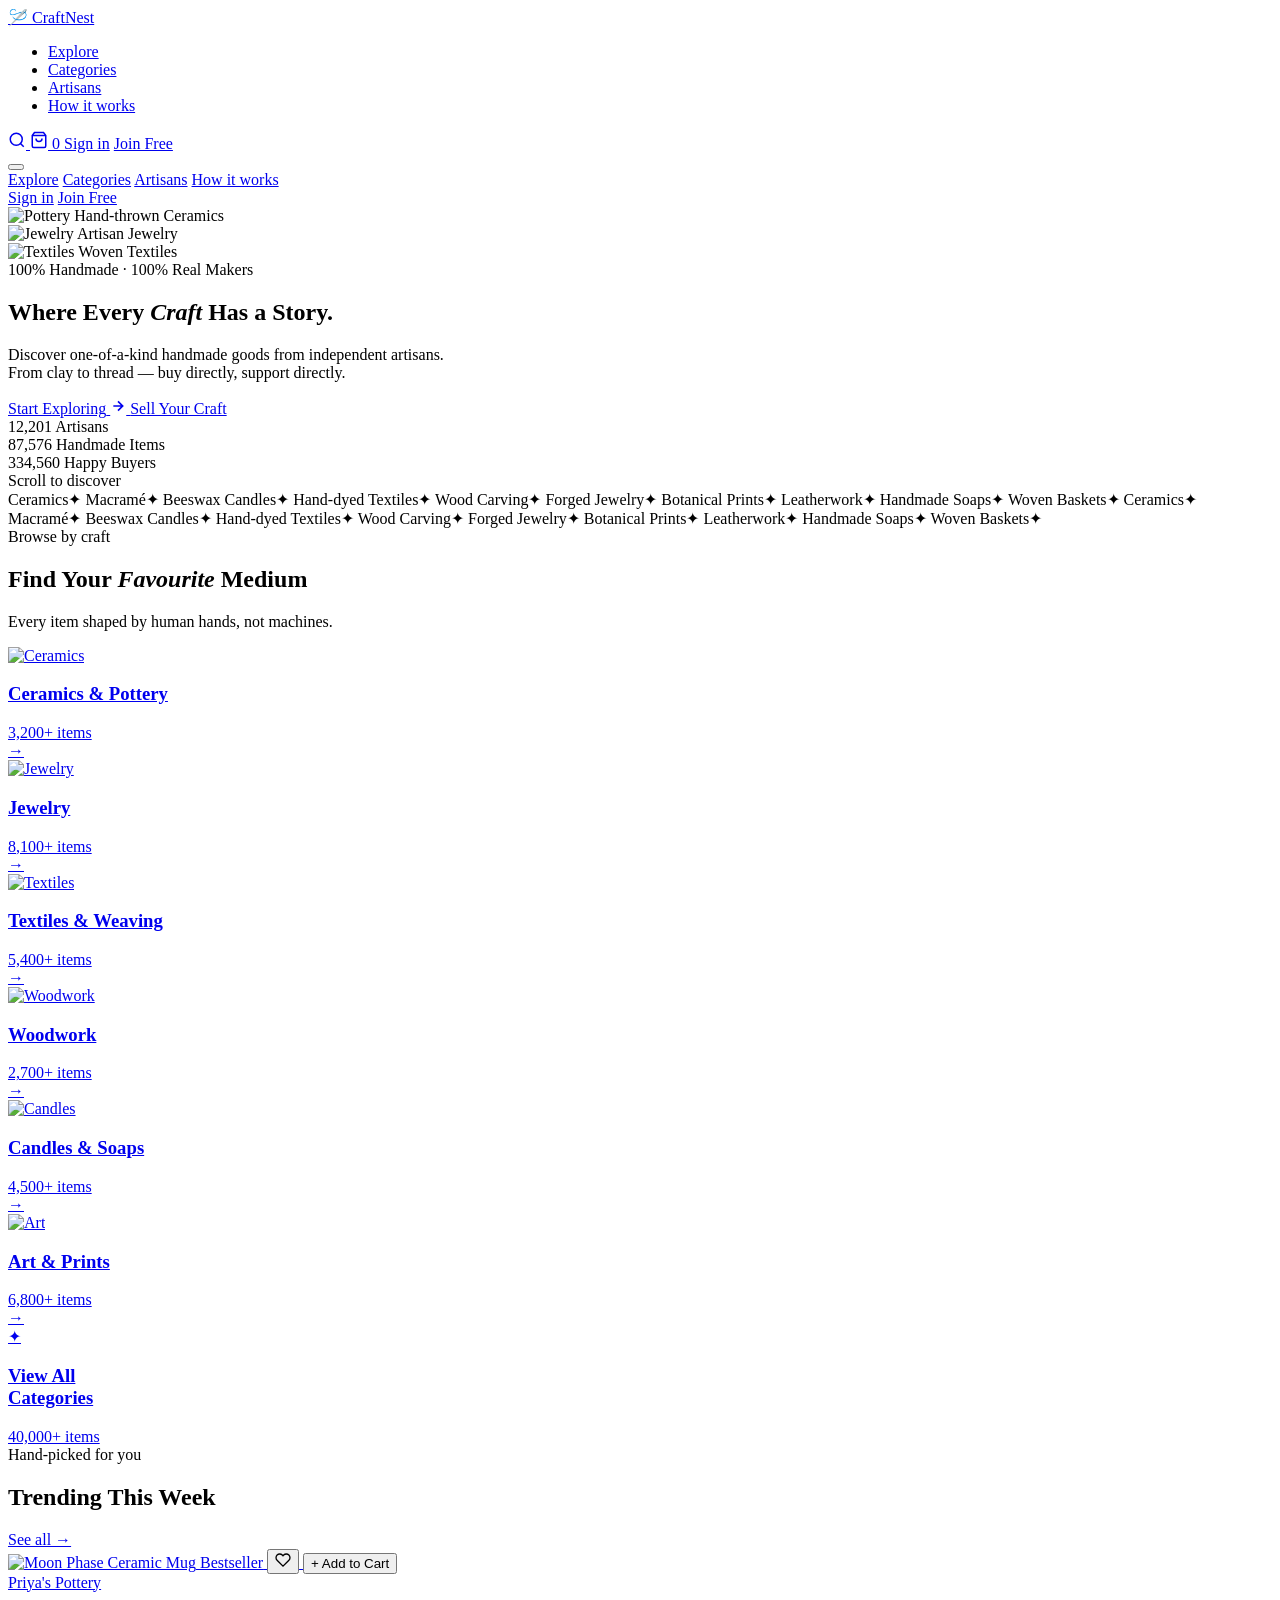
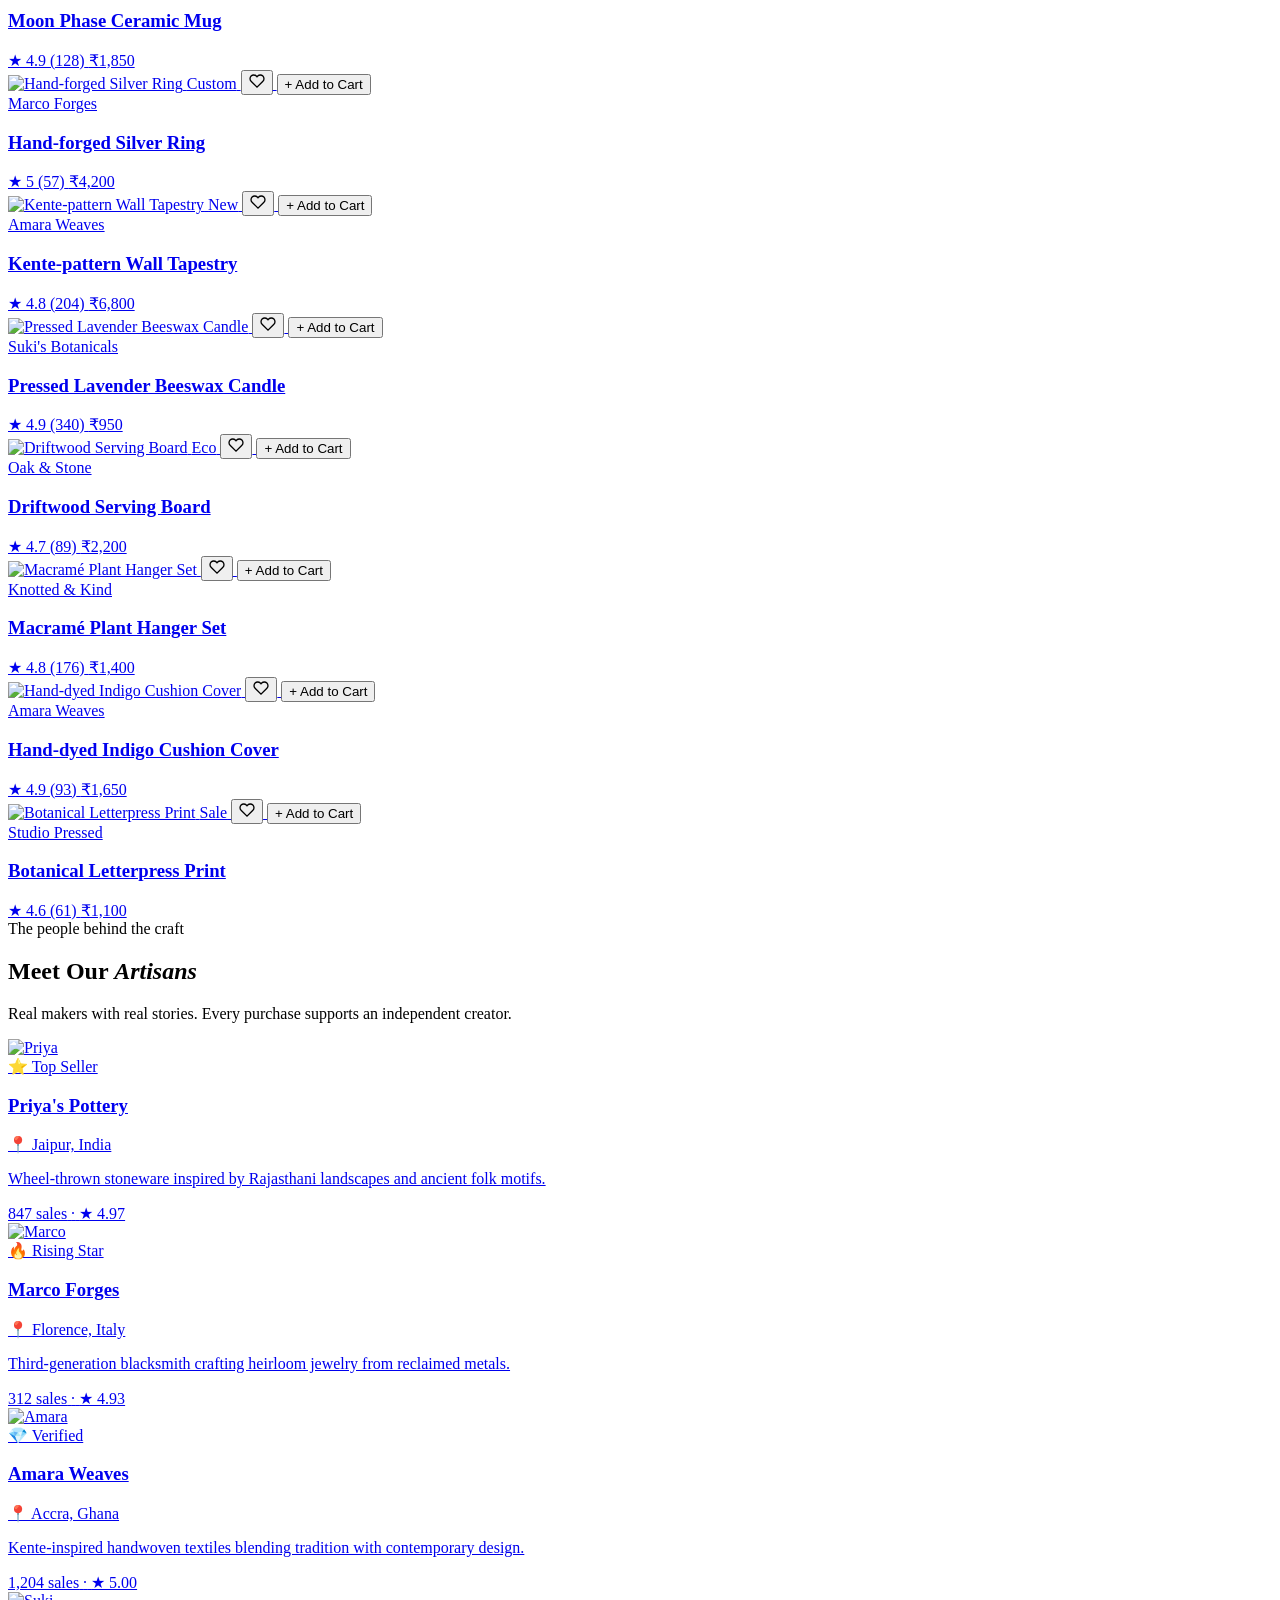
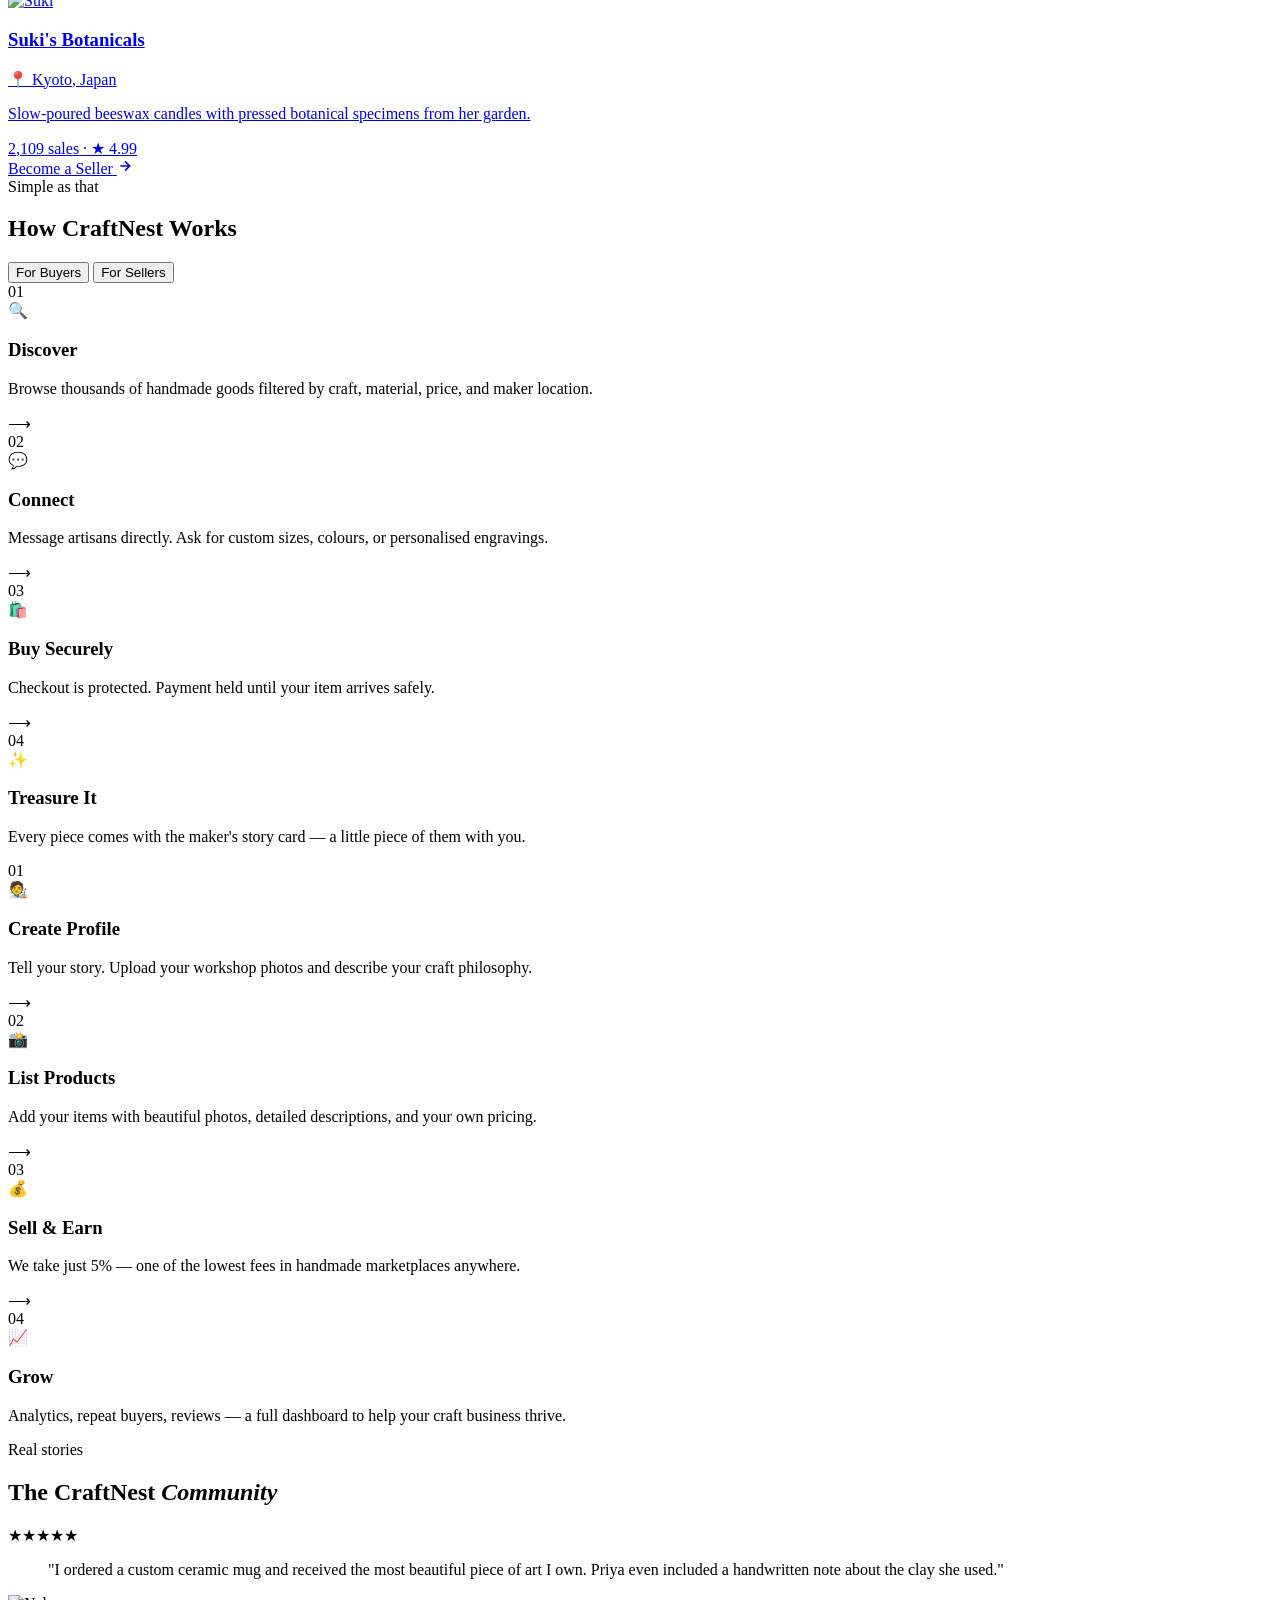
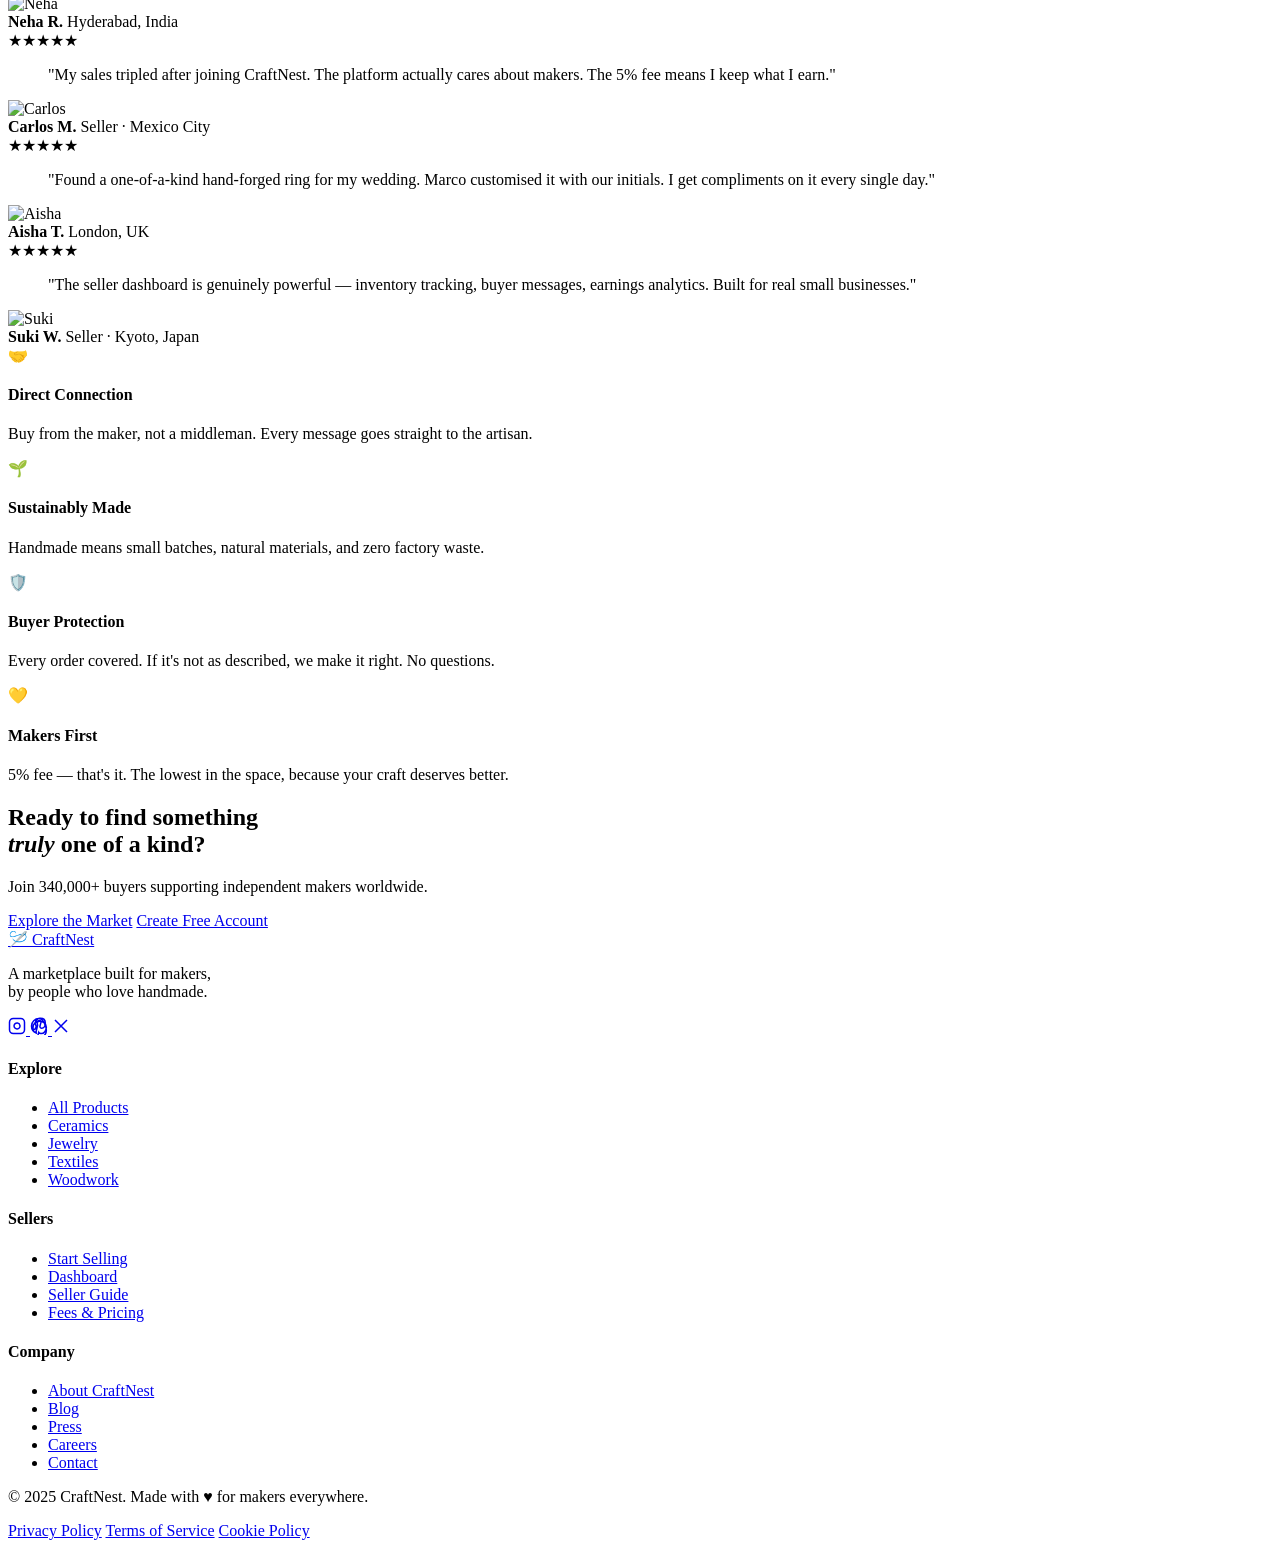
==== index.html @ 3dcb1045 "Add files via upload" ====
<!DOCTYPE html>
<html lang="en">
<head>
  <meta charset="UTF-8" />
  <meta name="viewport" content="width=device-width, initial-scale=1.0" />
  <title>CraftNest — Handmade Marketplace</title>
  <link rel="preconnect" href="https://fonts.googleapis.com" />
  <link rel="preconnect" href="https://fonts.gstatic.com" crossorigin />
  <link href="https://fonts.googleapis.com/css2?family=Playfair+Display:ital,wght@0,400;0,700;0,900;1,400;1,700&family=Lora:ital,wght@0,400;0,500;1,400&family=DM+Sans:wght@300;400;500&display=swap" rel="stylesheet" />
  <link rel="stylesheet" href="styles/main.css" />
  <link rel="stylesheet" href="styles/components.css" />
</head>
<body>

  <!-- Custom Cursor -->
  <div class="cursor" id="cursor"></div>
  <div class="cursor-follower" id="cursorFollower"></div>

  <!-- Noise Overlay -->
  <div class="noise-overlay"></div>

  <!-- ───────────── NAVBAR ───────────── -->
  <nav class="navbar" id="navbar">
    <div class="nav-inner">
      <a href="index.html" class="nav-logo">
        <span class="logo-icon">🪡</span>
        <span class="logo-text">CraftNest</span>
      </a>

      <ul class="nav-links">
        <li><a href="pages/marketplace.html">Explore</a></li>
        <li><a href="#categories">Categories</a></li>
        <li><a href="#sellers">Artisans</a></li>
        <li><a href="#how">How it works</a></li>
      </ul>

      <div class="nav-actions">
        <a href="pages/marketplace.html" class="nav-search-btn" aria-label="Search">
          <svg width="18" height="18" viewBox="0 0 24 24" fill="none" stroke="currentColor" stroke-width="2"><circle cx="11" cy="11" r="8"/><path d="m21 21-4.35-4.35"/></svg>
        </a>
        <a href="pages/cart.html" class="nav-cart-btn" aria-label="Cart">
          <svg width="18" height="18" viewBox="0 0 24 24" fill="none" stroke="currentColor" stroke-width="2"><path d="M6 2 3 6v14a2 2 0 0 0 2 2h14a2 2 0 0 0 2-2V6l-3-4z"/><line x1="3" y1="6" x2="21" y2="6"/><path d="M16 10a4 4 0 0 1-8 0"/></svg>
          <span class="cart-badge" id="cartBadge">0</span>
        </a>
        <a href="pages/auth.html" class="btn-nav-login">Sign in</a>
        <a href="pages/auth.html?mode=register" class="btn-nav-join">Join Free</a>
      </div>

      <button class="nav-hamburger" id="hamburger" aria-label="Menu">
        <span></span><span></span><span></span>
      </button>
    </div>

    <!-- Mobile Menu -->
    <div class="mobile-menu" id="mobileMenu">
      <a href="pages/marketplace.html">Explore</a>
      <a href="#categories">Categories</a>
      <a href="#sellers">Artisans</a>
      <a href="#how">How it works</a>
      <div class="mobile-menu-divider"></div>
      <a href="pages/auth.html">Sign in</a>
      <a href="pages/auth.html?mode=register" class="mobile-join">Join Free</a>
    </div>
  </nav>

  <!-- ───────────── HERO ───────────── -->
  <section class="hero" id="hero">
    <!-- Floating blobs -->
    <div class="blob blob-1"></div>
    <div class="blob blob-2"></div>
    <div class="blob blob-3"></div>

    <!-- Floating product cards (decorative) -->
    <div class="hero-float-card float-card-1" data-depth="0.3">
      <img src="https://images.unsplash.com/photo-1578749556568-bc2c40e68b61?w=200&q=80" alt="Pottery" />
      <span>Hand-thrown Ceramics</span>
    </div>
    <div class="hero-float-card float-card-2" data-depth="0.5">
      <img src="https://images.unsplash.com/photo-1558618666-fcd25c85cd64?w=200&q=80" alt="Jewelry" />
      <span>Artisan Jewelry</span>
    </div>
    <div class="hero-float-card float-card-3" data-depth="0.2">
      <img src="https://images.unsplash.com/photo-1586023492125-27b2c045efd7?w=200&q=80" alt="Textiles" />
      <span>Woven Textiles</span>
    </div>

    <div class="hero-content">
      <div class="hero-eyebrow">
        <span class="eyebrow-dot"></span>
        <span>100% Handmade · 100% Real Makers</span>
      </div>

      <h1 class="hero-title">
        <span class="line line-1">Where Every</span>
        <span class="line line-2"><em>Craft</em> Has a</span>
        <span class="line line-3">Story.</span>
      </h1>

      <p class="hero-sub">
        Discover one-of-a-kind handmade goods from independent artisans.<br/>
        From clay to thread — buy directly, support directly.
      </p>

      <div class="hero-cta-group">
        <a href="pages/marketplace.html" class="btn-primary btn-hero">
          <span>Start Exploring</span>
          <svg width="16" height="16" viewBox="0 0 24 24" fill="none" stroke="currentColor" stroke-width="2.5"><path d="M5 12h14M12 5l7 7-7 7"/></svg>
        </a>
        <a href="pages/auth.html?mode=register&type=seller" class="btn-ghost btn-hero">
          Sell Your Craft
        </a>
      </div>

      <div class="hero-stats">
        <div class="stat">
          <span class="stat-num" data-target="12400">0</span>
          <span class="stat-label">Artisans</span>
        </div>
        <div class="stat-divider"></div>
        <div class="stat">
          <span class="stat-num" data-target="89000">0</span>
          <span class="stat-label">Handmade Items</span>
        </div>
        <div class="stat-divider"></div>
        <div class="stat">
          <span class="stat-num" data-target="340000">0</span>
          <span class="stat-label">Happy Buyers</span>
        </div>
      </div>
    </div>

    <div class="hero-scroll-hint">
      <span>Scroll to discover</span>
      <div class="scroll-line"></div>
    </div>
  </section>

  <!-- ───────────── MARQUEE STRIP ───────────── -->
  <div class="marquee-strip">
    <div class="marquee-track">
      <span>Ceramics</span><span class="dot">✦</span>
      <span>Macramé</span><span class="dot">✦</span>
      <span>Beeswax Candles</span><span class="dot">✦</span>
      <span>Hand-dyed Textiles</span><span class="dot">✦</span>
      <span>Wood Carving</span><span class="dot">✦</span>
      <span>Forged Jewelry</span><span class="dot">✦</span>
      <span>Botanical Prints</span><span class="dot">✦</span>
      <span>Leatherwork</span><span class="dot">✦</span>
      <span>Handmade Soaps</span><span class="dot">✦</span>
      <span>Woven Baskets</span><span class="dot">✦</span>
      <!-- duplicate for seamless loop -->
      <span>Ceramics</span><span class="dot">✦</span>
      <span>Macramé</span><span class="dot">✦</span>
      <span>Beeswax Candles</span><span class="dot">✦</span>
      <span>Hand-dyed Textiles</span><span class="dot">✦</span>
      <span>Wood Carving</span><span class="dot">✦</span>
      <span>Forged Jewelry</span><span class="dot">✦</span>
      <span>Botanical Prints</span><span class="dot">✦</span>
      <span>Leatherwork</span><span class="dot">✦</span>
      <span>Handmade Soaps</span><span class="dot">✦</span>
      <span>Woven Baskets</span><span class="dot">✦</span>
    </div>
  </div>

  <!-- ───────────── CATEGORIES ───────────── -->
  <section class="categories-section" id="categories">
    <div class="container">
      <div class="section-header">
        <div class="section-tag">Browse by craft</div>
        <h2 class="section-title">Find Your <em>Favourite</em> Medium</h2>
        <p class="section-sub">Every item shaped by human hands, not machines.</p>
      </div>

      <div class="categories-grid">
        <a href="pages/marketplace.html?cat=ceramics" class="cat-card cat-large" data-cat="ceramics">
          <div class="cat-img-wrap">
            <img src="https://images.unsplash.com/photo-1565193566173-7a0ee3dbe261?w=600&q=80" alt="Ceramics" />
          </div>
          <div class="cat-info">
            <h3>Ceramics & Pottery</h3>
            <span>3,200+ items</span>
          </div>
          <div class="cat-hover-arrow">→</div>
        </a>

        <a href="pages/marketplace.html?cat=jewelry" class="cat-card" data-cat="jewelry">
          <div class="cat-img-wrap">
            <img src="https://images.unsplash.com/photo-1535632066927-ab7c9ab60908?w=400&q=80" alt="Jewelry" />
          </div>
          <div class="cat-info">
            <h3>Jewelry</h3>
            <span>8,100+ items</span>
          </div>
          <div class="cat-hover-arrow">→</div>
        </a>

        <a href="pages/marketplace.html?cat=textiles" class="cat-card" data-cat="textiles">
          <div class="cat-img-wrap">
            <img src="https://images.unsplash.com/photo-1558618666-fcd25c85cd64?w=400&q=80" alt="Textiles" />
          </div>
          <div class="cat-info">
            <h3>Textiles & Weaving</h3>
            <span>5,400+ items</span>
          </div>
          <div class="cat-hover-arrow">→</div>
        </a>

        <a href="pages/marketplace.html?cat=woodwork" class="cat-card" data-cat="woodwork">
          <div class="cat-img-wrap">
            <img src="https://images.unsplash.com/photo-1504439468489-c8920d796a29?w=400&q=80" alt="Woodwork" />
          </div>
          <div class="cat-info">
            <h3>Woodwork</h3>
            <span>2,700+ items</span>
          </div>
          <div class="cat-hover-arrow">→</div>
        </a>

        <a href="pages/marketplace.html?cat=candles" class="cat-card" data-cat="candles">
          <div class="cat-img-wrap">
            <img src="https://images.unsplash.com/photo-1602143407151-7111542de6e8?w=400&q=80" alt="Candles" />
          </div>
          <div class="cat-info">
            <h3>Candles & Soaps</h3>
            <span>4,500+ items</span>
          </div>
          <div class="cat-hover-arrow">→</div>
        </a>

        <a href="pages/marketplace.html?cat=art" class="cat-card" data-cat="art">
          <div class="cat-img-wrap">
            <img src="https://images.unsplash.com/photo-1541961017774-22349e4a1262?w=400&q=80" alt="Art" />
          </div>
          <div class="cat-info">
            <h3>Art & Prints</h3>
            <span>6,800+ items</span>
          </div>
          <div class="cat-hover-arrow">→</div>
        </a>

        <a href="pages/marketplace.html" class="cat-card cat-all">
          <div class="cat-all-inner">
            <span class="cat-all-icon">✦</span>
            <h3>View All<br/>Categories</h3>
            <span>40,000+ items</span>
          </div>
        </a>
      </div>
    </div>
  </section>

  <!-- ───────────── FEATURED PRODUCTS ───────────── -->
  <section class="featured-section" id="featured">
    <div class="container">
      <div class="section-header">
        <div class="section-tag">Hand-picked for you</div>
        <h2 class="section-title">Trending This Week</h2>
        <a href="pages/marketplace.html" class="section-link">See all →</a>
      </div>

      <div class="products-grid" id="featuredGrid">
        <!-- Product Cards injected by JS -->
      </div>
    </div>
  </section>

  <!-- ───────────── SELLER SPOTLIGHT ───────────── -->
  <section class="sellers-section" id="sellers">
    <div class="container">
      <div class="section-header">
        <div class="section-tag">The people behind the craft</div>
        <h2 class="section-title">Meet Our <em>Artisans</em></h2>
        <p class="section-sub">Real makers with real stories. Every purchase supports an independent creator.</p>
      </div>

      <div class="sellers-grid">
        <a href="pages/seller-profile.html?id=1" class="seller-card">
          <div class="seller-img-wrap">
            <img src="https://images.unsplash.com/photo-1594744803329-e58b31de8bf5?w=300&q=80" alt="Priya" />
            <div class="seller-badge">⭐ Top Seller</div>
          </div>
          <div class="seller-info">
            <h3>Priya's Pottery</h3>
            <span class="seller-location">📍 Jaipur, India</span>
            <p>Wheel-thrown stoneware inspired by Rajasthani landscapes and ancient folk motifs.</p>
            <div class="seller-meta">
              <span>847 sales</span>
              <span>·</span>
              <span>★ 4.97</span>
            </div>
          </div>
        </a>

        <a href="pages/seller-profile.html?id=2" class="seller-card">
          <div class="seller-img-wrap">
            <img src="https://images.unsplash.com/photo-1552374196-c4e7ffc6e126?w=300&q=80" alt="Marco" />
            <div class="seller-badge">🔥 Rising Star</div>
          </div>
          <div class="seller-info">
            <h3>Marco Forges</h3>
            <span class="seller-location">📍 Florence, Italy</span>
            <p>Third-generation blacksmith crafting heirloom jewelry from reclaimed metals.</p>
            <div class="seller-meta">
              <span>312 sales</span>
              <span>·</span>
              <span>★ 4.93</span>
            </div>
          </div>
        </a>

        <a href="pages/seller-profile.html?id=3" class="seller-card">
          <div class="seller-img-wrap">
            <img src="https://images.unsplash.com/photo-1607746882042-944635dfe10e?w=300&q=80" alt="Amara" />
            <div class="seller-badge">💎 Verified</div>
          </div>
          <div class="seller-info">
            <h3>Amara Weaves</h3>
            <span class="seller-location">📍 Accra, Ghana</span>
            <p>Kente-inspired handwoven textiles blending tradition with contemporary design.</p>
            <div class="seller-meta">
              <span>1,204 sales</span>
              <span>·</span>
              <span>★ 5.00</span>
            </div>
          </div>
        </a>

        <a href="pages/seller-profile.html?id=4" class="seller-card">
          <div class="seller-img-wrap">
            <img src="https://images.unsplash.com/photo-1438761681033-6461ffad8d80?w=300&q=80" alt="Suki" />
          </div>
          <div class="seller-info">
            <h3>Suki's Botanicals</h3>
            <span class="seller-location">📍 Kyoto, Japan</span>
            <p>Slow-poured beeswax candles with pressed botanical specimens from her garden.</p>
            <div class="seller-meta">
              <span>2,109 sales</span>
              <span>·</span>
              <span>★ 4.99</span>
            </div>
          </div>
        </a>
      </div>

      <div class="sellers-cta">
        <a href="pages/auth.html?mode=register&type=seller" class="btn-primary">
          <span>Become a Seller</span>
          <svg width="16" height="16" viewBox="0 0 24 24" fill="none" stroke="currentColor" stroke-width="2.5"><path d="M5 12h14M12 5l7 7-7 7"/></svg>
        </a>
      </div>
    </div>
  </section>

  <!-- ───────────── HOW IT WORKS ───────────── -->
  <section class="how-section" id="how">
    <div class="container">
      <div class="section-header">
        <div class="section-tag">Simple as that</div>
        <h2 class="section-title">How CraftNest Works</h2>
      </div>

      <div class="how-tabs">
        <button class="how-tab active" data-tab="buyers">For Buyers</button>
        <button class="how-tab" data-tab="sellers">For Sellers</button>
      </div>

      <div class="how-content" id="howContent">
        <!-- Buyers Steps -->
        <div class="how-steps" data-for="buyers">
          <div class="how-step">
            <div class="step-num">01</div>
            <div class="step-icon">🔍</div>
            <h3>Discover</h3>
            <p>Browse thousands of handmade goods filtered by craft, material, price, and maker location.</p>
          </div>
          <div class="how-step-arrow">⟶</div>
          <div class="how-step">
            <div class="step-num">02</div>
            <div class="step-icon">💬</div>
            <h3>Connect</h3>
            <p>Message artisans directly. Ask for custom sizes, colours, or personalised engravings.</p>
          </div>
          <div class="how-step-arrow">⟶</div>
          <div class="how-step">
            <div class="step-num">03</div>
            <div class="step-icon">🛍️</div>
            <h3>Buy Securely</h3>
            <p>Checkout is protected. Payment held until your item arrives safely.</p>
          </div>
          <div class="how-step-arrow">⟶</div>
          <div class="how-step">
            <div class="step-num">04</div>
            <div class="step-icon">✨</div>
            <h3>Treasure It</h3>
            <p>Every piece comes with the maker's story card — a little piece of them with you.</p>
          </div>
        </div>

        <!-- Sellers Steps -->
        <div class="how-steps hidden" data-for="sellers">
          <div class="how-step">
            <div class="step-num">01</div>
            <div class="step-icon">🧑‍🎨</div>
            <h3>Create Profile</h3>
            <p>Tell your story. Upload your workshop photos and describe your craft philosophy.</p>
          </div>
          <div class="how-step-arrow">⟶</div>
          <div class="how-step">
            <div class="step-num">02</div>
            <div class="step-icon">📸</div>
            <h3>List Products</h3>
            <p>Add your items with beautiful photos, detailed descriptions, and your own pricing.</p>
          </div>
          <div class="how-step-arrow">⟶</div>
          <div class="how-step">
            <div class="step-num">03</div>
            <div class="step-icon">💰</div>
            <h3>Sell & Earn</h3>
            <p>We take just 5% — one of the lowest fees in handmade marketplaces anywhere.</p>
          </div>
          <div class="how-step-arrow">⟶</div>
          <div class="how-step">
            <div class="step-num">04</div>
            <div class="step-icon">📈</div>
            <h3>Grow</h3>
            <p>Analytics, repeat buyers, reviews — a full dashboard to help your craft business thrive.</p>
          </div>
        </div>
      </div>
    </div>
  </section>

  <!-- ───────────── TESTIMONIALS ───────────── -->
  <section class="testimonials-section">
    <div class="container">
      <div class="section-header">
        <div class="section-tag">Real stories</div>
        <h2 class="section-title">The CraftNest <em>Community</em></h2>
      </div>

      <div class="testimonials-track" id="testimonialsTrack">
        <div class="testimonial-card">
          <div class="testimonial-stars">★★★★★</div>
          <blockquote>"I ordered a custom ceramic mug and received the most beautiful piece of art I own. Priya even included a handwritten note about the clay she used."</blockquote>
          <div class="testimonial-author">
            <img src="https://images.unsplash.com/photo-1489424731084-a5d8b219a5bb?w=60&q=80" alt="Neha" />
            <div>
              <strong>Neha R.</strong>
              <span>Hyderabad, India</span>
            </div>
          </div>
        </div>

        <div class="testimonial-card">
          <div class="testimonial-stars">★★★★★</div>
          <blockquote>"My sales tripled after joining CraftNest. The platform actually cares about makers. The 5% fee means I keep what I earn."</blockquote>
          <div class="testimonial-author">
            <img src="https://images.unsplash.com/photo-1500648767791-00dcc994a43e?w=60&q=80" alt="Carlos" />
            <div>
              <strong>Carlos M.</strong>
              <span>Seller · Mexico City</span>
            </div>
          </div>
        </div>

        <div class="testimonial-card">
          <div class="testimonial-stars">★★★★★</div>
          <blockquote>"Found a one-of-a-kind hand-forged ring for my wedding. Marco customised it with our initials. I get compliments on it every single day."</blockquote>
          <div class="testimonial-author">
            <img src="https://images.unsplash.com/photo-1487412720507-e7ab37603c6f?w=60&q=80" alt="Aisha" />
            <div>
              <strong>Aisha T.</strong>
              <span>London, UK</span>
            </div>
          </div>
        </div>

        <div class="testimonial-card">
          <div class="testimonial-stars">★★★★★</div>
          <blockquote>"The seller dashboard is genuinely powerful — inventory tracking, buyer messages, earnings analytics. Built for real small businesses."</blockquote>
          <div class="testimonial-author">
            <img src="https://images.unsplash.com/photo-1580489944761-15a19d654956?w=60&q=80" alt="Suki" />
            <div>
              <strong>Suki W.</strong>
              <span>Seller · Kyoto, Japan</span>
            </div>
          </div>
        </div>
      </div>

      <div class="testimonial-dots" id="testimonialDots">
        <span class="tdot active" data-i="0"></span>
        <span class="tdot" data-i="1"></span>
        <span class="tdot" data-i="2"></span>
        <span class="tdot" data-i="3"></span>
      </div>
    </div>
  </section>

  <!-- ───────────── VALUES STRIP ───────────── -->
  <section class="values-section">
    <div class="container">
      <div class="values-grid">
        <div class="value-item">
          <span class="value-icon">🤝</span>
          <h4>Direct Connection</h4>
          <p>Buy from the maker, not a middleman. Every message goes straight to the artisan.</p>
        </div>
        <div class="value-item">
          <span class="value-icon">🌱</span>
          <h4>Sustainably Made</h4>
          <p>Handmade means small batches, natural materials, and zero factory waste.</p>
        </div>
        <div class="value-item">
          <span class="value-icon">🛡️</span>
          <h4>Buyer Protection</h4>
          <p>Every order covered. If it's not as described, we make it right. No questions.</p>
        </div>
        <div class="value-item">
          <span class="value-icon">💛</span>
          <h4>Makers First</h4>
          <p>5% fee — that's it. The lowest in the space, because your craft deserves better.</p>
        </div>
      </div>
    </div>
  </section>

  <!-- ───────────── CTA BANNER ───────────── -->
  <section class="cta-banner">
    <div class="cta-blob"></div>
    <div class="cta-blob cta-blob-2"></div>
    <div class="container">
      <div class="cta-inner">
        <h2>Ready to find something<br/><em>truly</em> one of a kind?</h2>
        <p>Join 340,000+ buyers supporting independent makers worldwide.</p>
        <div class="cta-buttons">
          <a href="pages/marketplace.html" class="btn-primary btn-large">Explore the Market</a>
          <a href="pages/auth.html?mode=register" class="btn-outline btn-large">Create Free Account</a>
        </div>
      </div>
    </div>
  </section>

  <!-- ───────────── FOOTER ───────────── -->
  <footer class="footer">
    <div class="container">
      <div class="footer-top">
        <div class="footer-brand">
          <a href="index.html" class="nav-logo">
            <span class="logo-icon">🪡</span>
            <span class="logo-text">CraftNest</span>
          </a>
          <p>A marketplace built for makers,<br/>by people who love handmade.</p>
          <div class="footer-social">
            <a href="#" aria-label="Instagram">
              <svg width="18" height="18" viewBox="0 0 24 24" fill="none" stroke="currentColor" stroke-width="2"><rect x="2" y="2" width="20" height="20" rx="5" ry="5"/><path d="M16 11.37A4 4 0 1 1 12.63 8 4 4 0 0 1 16 11.37z"/><line x1="17.5" y1="6.5" x2="17.51" y2="6.5"/></svg>
            </a>
            <a href="#" aria-label="Pinterest">
              <svg width="18" height="18" viewBox="0 0 24 24" fill="none" stroke="currentColor" stroke-width="2"><path d="M12 2C6.5 2 2 6.5 2 12c0 4.2 2.6 7.8 6.3 9.3-.1-.8-.1-2.1.1-3 .3-1.1 1.8-7.6 1.8-7.6s-.5-.9-.5-2.3c0-2.2 1.3-3.8 2.9-3.8 1.4 0 2 1 2 2.2 0 1.4-.9 3.4-1.3 5.3-.4 1.6.8 2.9 2.3 2.9 2.7 0 4.8-2.9 4.8-7 0-3.7-2.6-6.2-6.4-6.2-4.3 0-6.9 3.2-6.9 6.6 0 1.3.5 2.7 1.1 3.5.1.1.1.3.1.4-.1.5-.4 1.6-.4 1.8 0 .3-.2.4-.4.3C5.3 18.9 4 16.6 4 14c0-4.4 3.2-8.5 9.2-8.5 4.8 0 8.6 3.4 8.6 8 0 4.7-3 8.6-7.1 8.6-1.4 0-2.7-.7-3.1-1.5l-.9 3.3c-.3 1.2-1.1 2.7-1.7 3.6.9.3 1.8.4 2.8.4 5.5 0 10-4.5 10-10S17.5 2 12 2z"/></svg>
            </a>
            <a href="#" aria-label="Twitter/X">
              <svg width="18" height="18" viewBox="0 0 24 24" fill="none" stroke="currentColor" stroke-width="2"><path d="M4 4l16 16M4 20L20 4"/></svg>
            </a>
          </div>
        </div>

        <div class="footer-links-col">
          <h4>Explore</h4>
          <ul>
            <li><a href="pages/marketplace.html">All Products</a></li>
            <li><a href="pages/marketplace.html?cat=ceramics">Ceramics</a></li>
            <li><a href="pages/marketplace.html?cat=jewelry">Jewelry</a></li>
            <li><a href="pages/marketplace.html?cat=textiles">Textiles</a></li>
            <li><a href="pages/marketplace.html?cat=woodwork">Woodwork</a></li>
          </ul>
        </div>

        <div class="footer-links-col">
          <h4>Sellers</h4>
          <ul>
            <li><a href="pages/auth.html?mode=register&type=seller">Start Selling</a></li>
            <li><a href="pages/seller-dashboard.html">Dashboard</a></li>
            <li><a href="#">Seller Guide</a></li>
            <li><a href="#">Fees & Pricing</a></li>
          </ul>
        </div>

        <div class="footer-links-col">
          <h4>Company</h4>
          <ul>
            <li><a href="#">About CraftNest</a></li>
            <li><a href="#">Blog</a></li>
            <li><a href="#">Press</a></li>
            <li><a href="#">Careers</a></li>
            <li><a href="#">Contact</a></li>
          </ul>
        </div>
      </div>

      <div class="footer-bottom">
        <p>© 2025 CraftNest. Made with ♥ for makers everywhere.</p>
        <div class="footer-legal">
          <a href="#">Privacy Policy</a>
          <a href="#">Terms of Service</a>
          <a href="#">Cookie Policy</a>
        </div>
      </div>
    </div>
  </footer>

  <script>
    // ─── Cursor ───
    const cursor = document.getElementById('cursor');
    const follower = document.getElementById('cursorFollower');
    let mx = 0, my = 0, fx = 0, fy = 0;
    document.addEventListener('mousemove', e => {
      mx = e.clientX; my = e.clientY;
      cursor.style.transform = `translate(${mx}px, ${my}px)`;
    });
    function animateFollower() {
      fx += (mx - fx) * 0.1;
      fy += (my - fy) * 0.1;
      follower.style.transform = `translate(${fx}px, ${fy}px)`;
      requestAnimationFrame(animateFollower);
    }
    animateFollower();
    document.querySelectorAll('a, button').forEach(el => {
      el.addEventListener('mouseenter', () => { cursor.classList.add('hover'); follower.classList.add('hover'); });
      el.addEventListener('mouseleave', () => { cursor.classList.remove('hover'); follower.classList.remove('hover'); });
    });

    // ─── Navbar scroll ───
    const navbar = document.getElementById('navbar');
    window.addEventListener('scroll', () => {
      navbar.classList.toggle('scrolled', window.scrollY > 60);
    });

    // ─── Hamburger ───
    document.getElementById('hamburger').addEventListener('click', function() {
      this.classList.toggle('open');
      document.getElementById('mobileMenu').classList.toggle('open');
    });

    // ─── Parallax blobs on hero ───
    document.addEventListener('mousemove', e => {
      const { innerWidth: W, innerHeight: H } = window;
      const dx = (e.clientX / W - 0.5) * 2;
      const dy = (e.clientY / H - 0.5) * 2;
      document.querySelectorAll('.blob').forEach((b, i) => {
        const depth = [30, 20, 15][i];
        b.style.transform = `translate(${dx * depth}px, ${dy * depth}px)`;
      });
      document.querySelectorAll('.hero-float-card').forEach(card => {
        const d = parseFloat(card.dataset.depth) * 40;
        card.style.transform = `translate(${dx * d}px, ${dy * d}px)`;
      });
    });

    // ─── Counter animation ───
    function animateCount(el) {
      const target = parseInt(el.dataset.target);
      const dur = 2000;
      const step = target / (dur / 16);
      let cur = 0;
      const tick = () => {
        cur = Math.min(cur + step, target);
        el.textContent = Math.floor(cur).toLocaleString();
        if (cur < target) requestAnimationFrame(tick);
      };
      requestAnimationFrame(tick);
    }
    const statsObs = new IntersectionObserver(entries => {
      entries.forEach(e => {
        if (e.isIntersecting) {
          document.querySelectorAll('.stat-num').forEach(animateCount);
          statsObs.disconnect();
        }
      });
    }, { threshold: 0.5 });
    const statsEl = document.querySelector('.hero-stats');
    if (statsEl) statsObs.observe(statsEl);

    // ─── Scroll reveal ───
    const revealObs = new IntersectionObserver(entries => {
      entries.forEach(e => {
        if (e.isIntersecting) {
          e.target.classList.add('revealed');
          revealObs.unobserve(e.target);
        }
      });
    }, { threshold: 0.1, rootMargin: '0px 0px -50px 0px' });
    document.querySelectorAll('.cat-card, .seller-card, .how-step, .value-item, .testimonial-card, .section-header').forEach(el => {
      el.classList.add('reveal');
      revealObs.observe(el);
    });

    // ─── How tabs ───
    document.querySelectorAll('.how-tab').forEach(tab => {
      tab.addEventListener('click', function() {
        document.querySelectorAll('.how-tab').forEach(t => t.classList.remove('active'));
        this.classList.add('active');
        const target = this.dataset.tab;
        document.querySelectorAll('.how-steps').forEach(s => {
          s.classList.toggle('hidden', s.dataset.for !== target);
        });
      });
    });

    // ─── Featured Products (demo data) ───
    const products = [
      { id: 1, title: "Moon Phase Ceramic Mug", seller: "Priya's Pottery", price: 1850, currency: "₹", img: "https://images.unsplash.com/photo-1514228742587-6b1558fcca3d?w=400&q=80", rating: 4.9, reviews: 128, tag: "Bestseller" },
      { id: 2, title: "Hand-forged Silver Ring", seller: "Marco Forges", price: 4200, currency: "₹", img: "https://images.unsplash.com/photo-1611591437281-460bfbe1220a?w=400&q=80", rating: 5.0, reviews: 57, tag: "Custom" },
      { id: 3, title: "Kente-pattern Wall Tapestry", seller: "Amara Weaves", price: 6800, currency: "₹", img: "https://images.unsplash.com/photo-1558618666-fcd25c85cd64?w=400&q=80", rating: 4.8, reviews: 204, tag: "New" },
      { id: 4, title: "Pressed Lavender Beeswax Candle", seller: "Suki's Botanicals", price: 950, currency: "₹", img: "https://images.unsplash.com/photo-1602143407151-7111542de6e8?w=400&q=80", rating: 4.9, reviews: 340 },
      { id: 5, title: "Driftwood Serving Board", seller: "Oak & Stone", price: 2200, currency: "₹", img: "https://images.unsplash.com/photo-1504439468489-c8920d796a29?w=400&q=80", rating: 4.7, reviews: 89, tag: "Eco" },
      { id: 6, title: "Macramé Plant Hanger Set", seller: "Knotted & Kind", price: 1400, currency: "₹", img: "https://images.unsplash.com/photo-1586023492125-27b2c045efd7?w=400&q=80", rating: 4.8, reviews: 176 },
      { id: 7, title: "Hand-dyed Indigo Cushion Cover", seller: "Amara Weaves", price: 1650, currency: "₹", img: "https://images.unsplash.com/photo-1555041469-a586c61ea9bc?w=400&q=80", rating: 4.9, reviews: 93 },
      { id: 8, title: "Botanical Letterpress Print", seller: "Studio Pressed", price: 1100, currency: "₹", img: "https://images.unsplash.com/photo-1541961017774-22349e4a1262?w=400&q=80", rating: 4.6, reviews: 61, tag: "Sale" },
    ];

    const grid = document.getElementById('featuredGrid');
    products.forEach((p, i) => {
      const card = document.createElement('a');
      card.href = `pages/product.html?id=${p.id}`;
      card.className = 'product-card reveal';
      card.innerHTML = `
        <div class="product-img-wrap">
          <img src="${p.img}" alt="${p.title}" loading="lazy" />
          ${p.tag ? `<span class="product-tag">${p.tag}</span>` : ''}
          <button class="product-wishlist" onclick="event.preventDefault();this.classList.toggle('active')" aria-label="Wishlist">
            <svg width="16" height="16" viewBox="0 0 24 24" fill="none" stroke="currentColor" stroke-width="2"><path d="M20.84 4.61a5.5 5.5 0 0 0-7.78 0L12 5.67l-1.06-1.06a5.5 5.5 0 0 0-7.78 7.78l1.06 1.06L12 21.23l7.78-7.78 1.06-1.06a5.5 5.5 0 0 0 0-7.78z"/></svg>
          </button>
          <button class="product-quick-add" onclick="event.preventDefault();addToCart(${p.id})">+ Add to Cart</button>
        </div>
        <div class="product-info">
          <span class="product-seller">${p.seller}</span>
          <h3 class="product-title">${p.title}</h3>
          <div class="product-meta">
            <span class="product-rating">★ ${p.rating} <span class="review-count">(${p.reviews})</span></span>
            <span class="product-price">${p.currency}${p.price.toLocaleString()}</span>
          </div>
        </div>
      `;
      grid.appendChild(card);
      setTimeout(() => revealObs.observe(card), 50);
    });

    // ─── Cart ───
    function addToCart(id) {
      let cart = JSON.parse(localStorage.getItem('cn_cart') || '[]');
      if (!cart.includes(id)) cart.push(id);
      localStorage.setItem('cn_cart', JSON.stringify(cart));
      const badge = document.getElementById('cartBadge');
      badge.textContent = cart.length;
      badge.classList.add('pop');
      setTimeout(() => badge.classList.remove('pop'), 300);
    }
    // Load cart count
    const savedCart = JSON.parse(localStorage.getItem('cn_cart') || '[]');
    document.getElementById('cartBadge').textContent = savedCart.length;

    // ─── Testimonials slider ───
    const track = document.getElementById('testimonialsTrack');
    const dots = document.querySelectorAll('.tdot');
    let currentSlide = 0;
    function goToSlide(i) {
      currentSlide = i;
      const cards = track.querySelectorAll('.testimonial-card');
      const w = cards[0].offsetWidth + 24; // gap
      track.style.transform = `translateX(-${i * w}px)`;
      dots.forEach((d, j) => d.classList.toggle('active', j === i));
    }
    dots.forEach(d => d.addEventListener('click', () => goToSlide(parseInt(d.dataset.i))));
    setInterval(() => goToSlide((currentSlide + 1) % 4), 5000);

    // ─── Hero title stagger ───
    document.querySelectorAll('.hero-title .line').forEach((l, i) => {
      l.style.animationDelay = `${i * 0.15 + 0.3}s`;
    });
  </script>
</body>
</html>
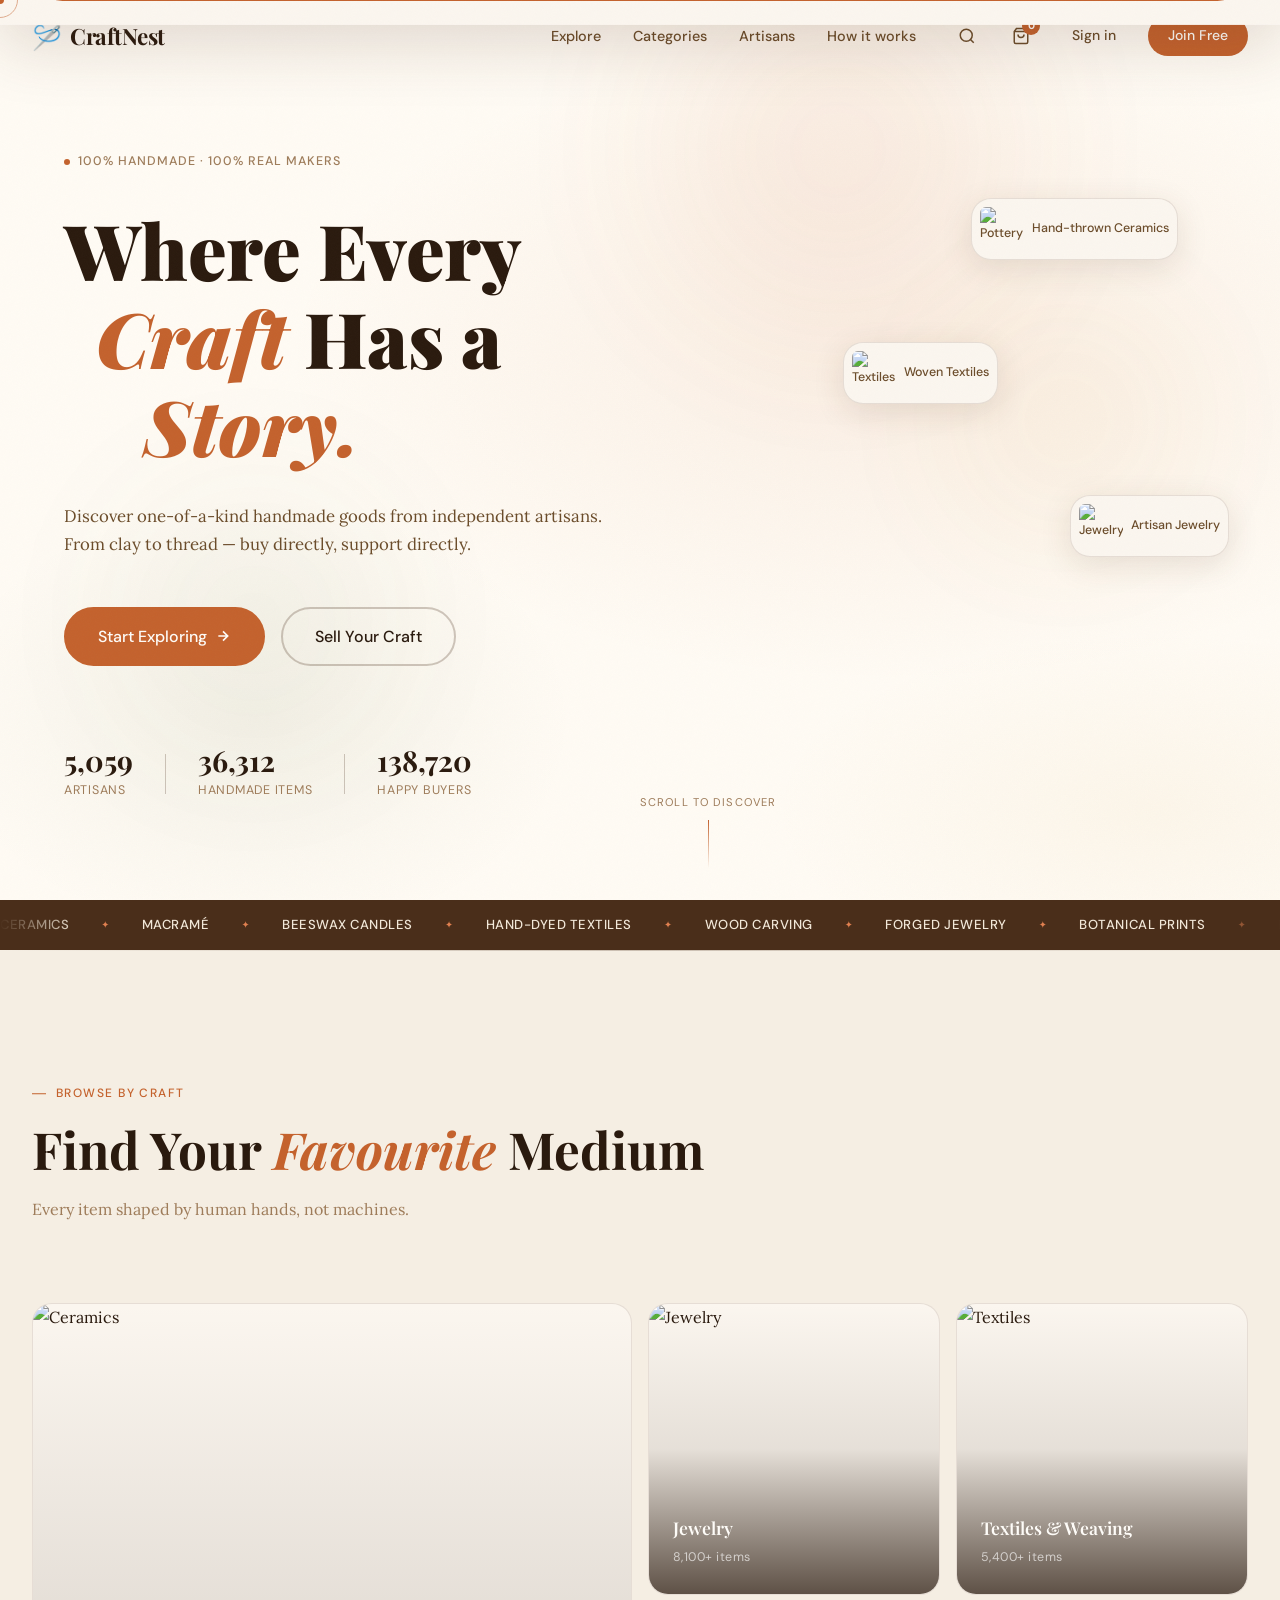
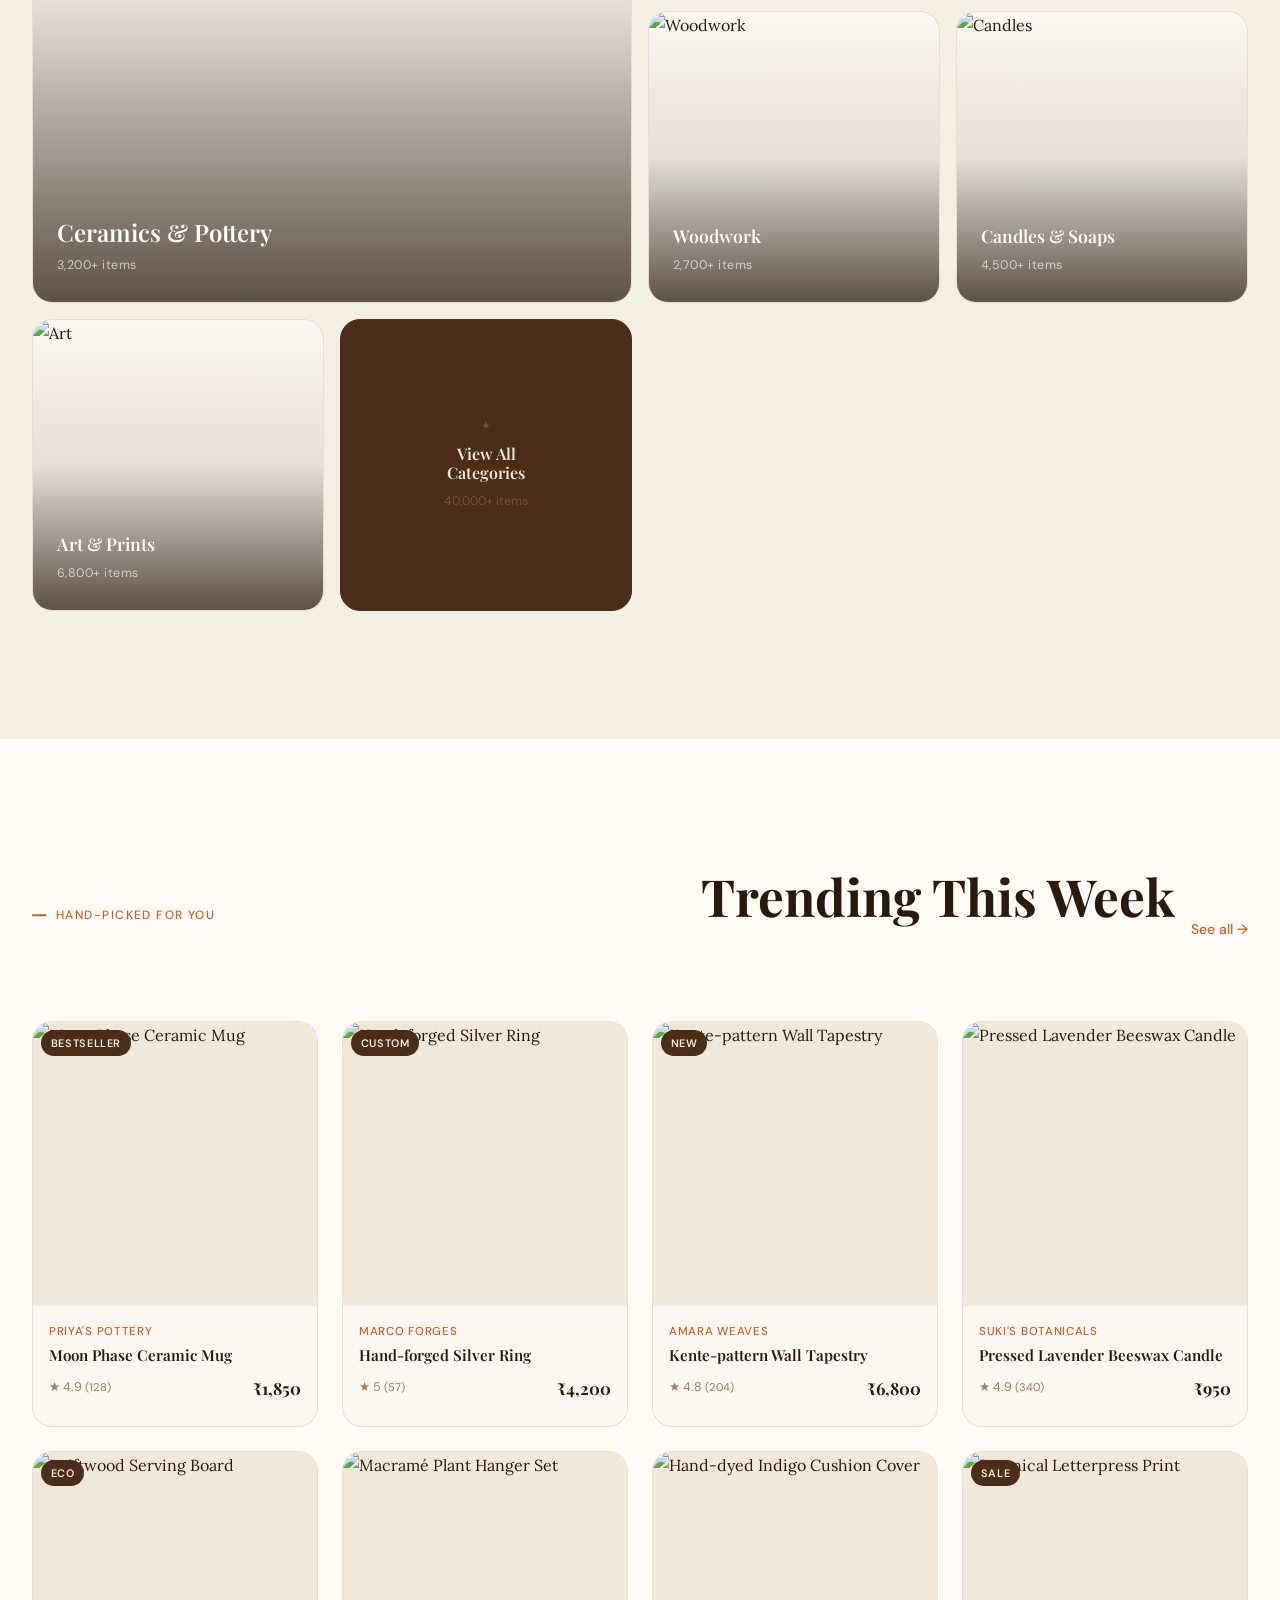
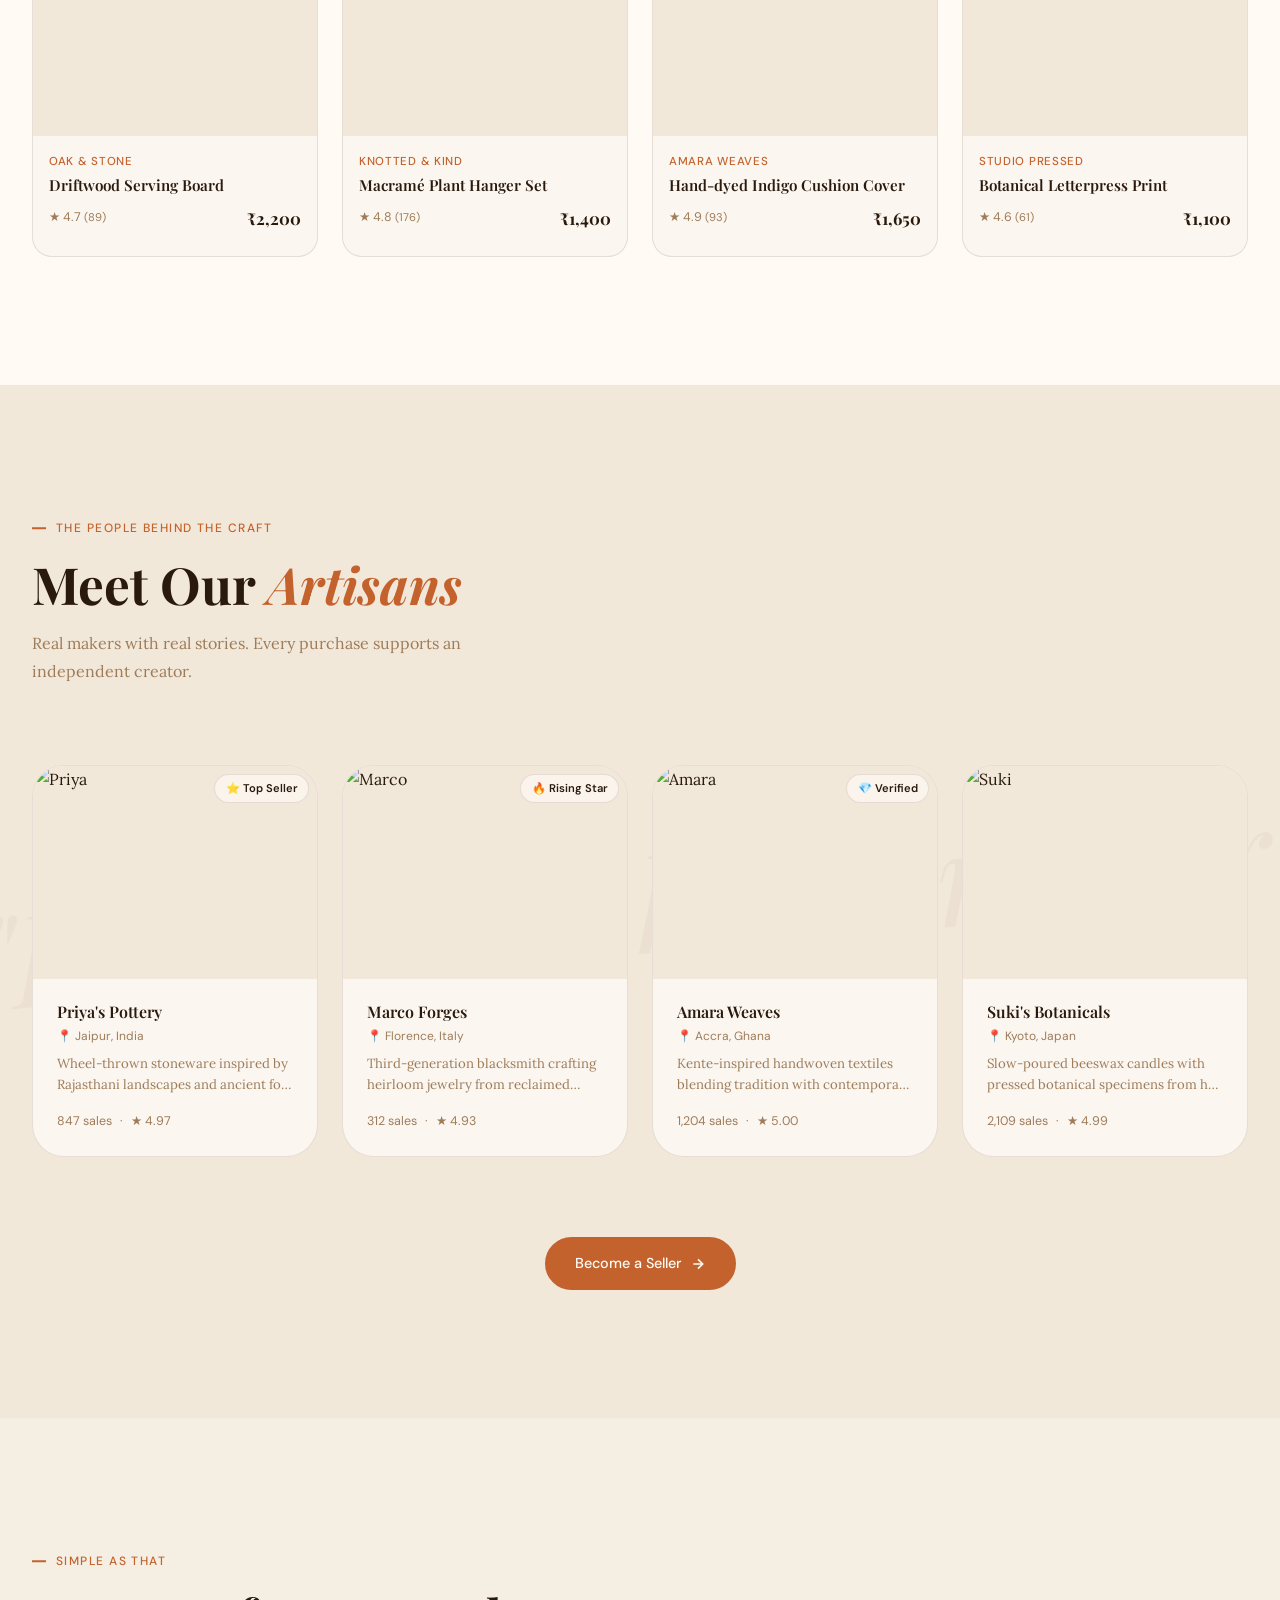
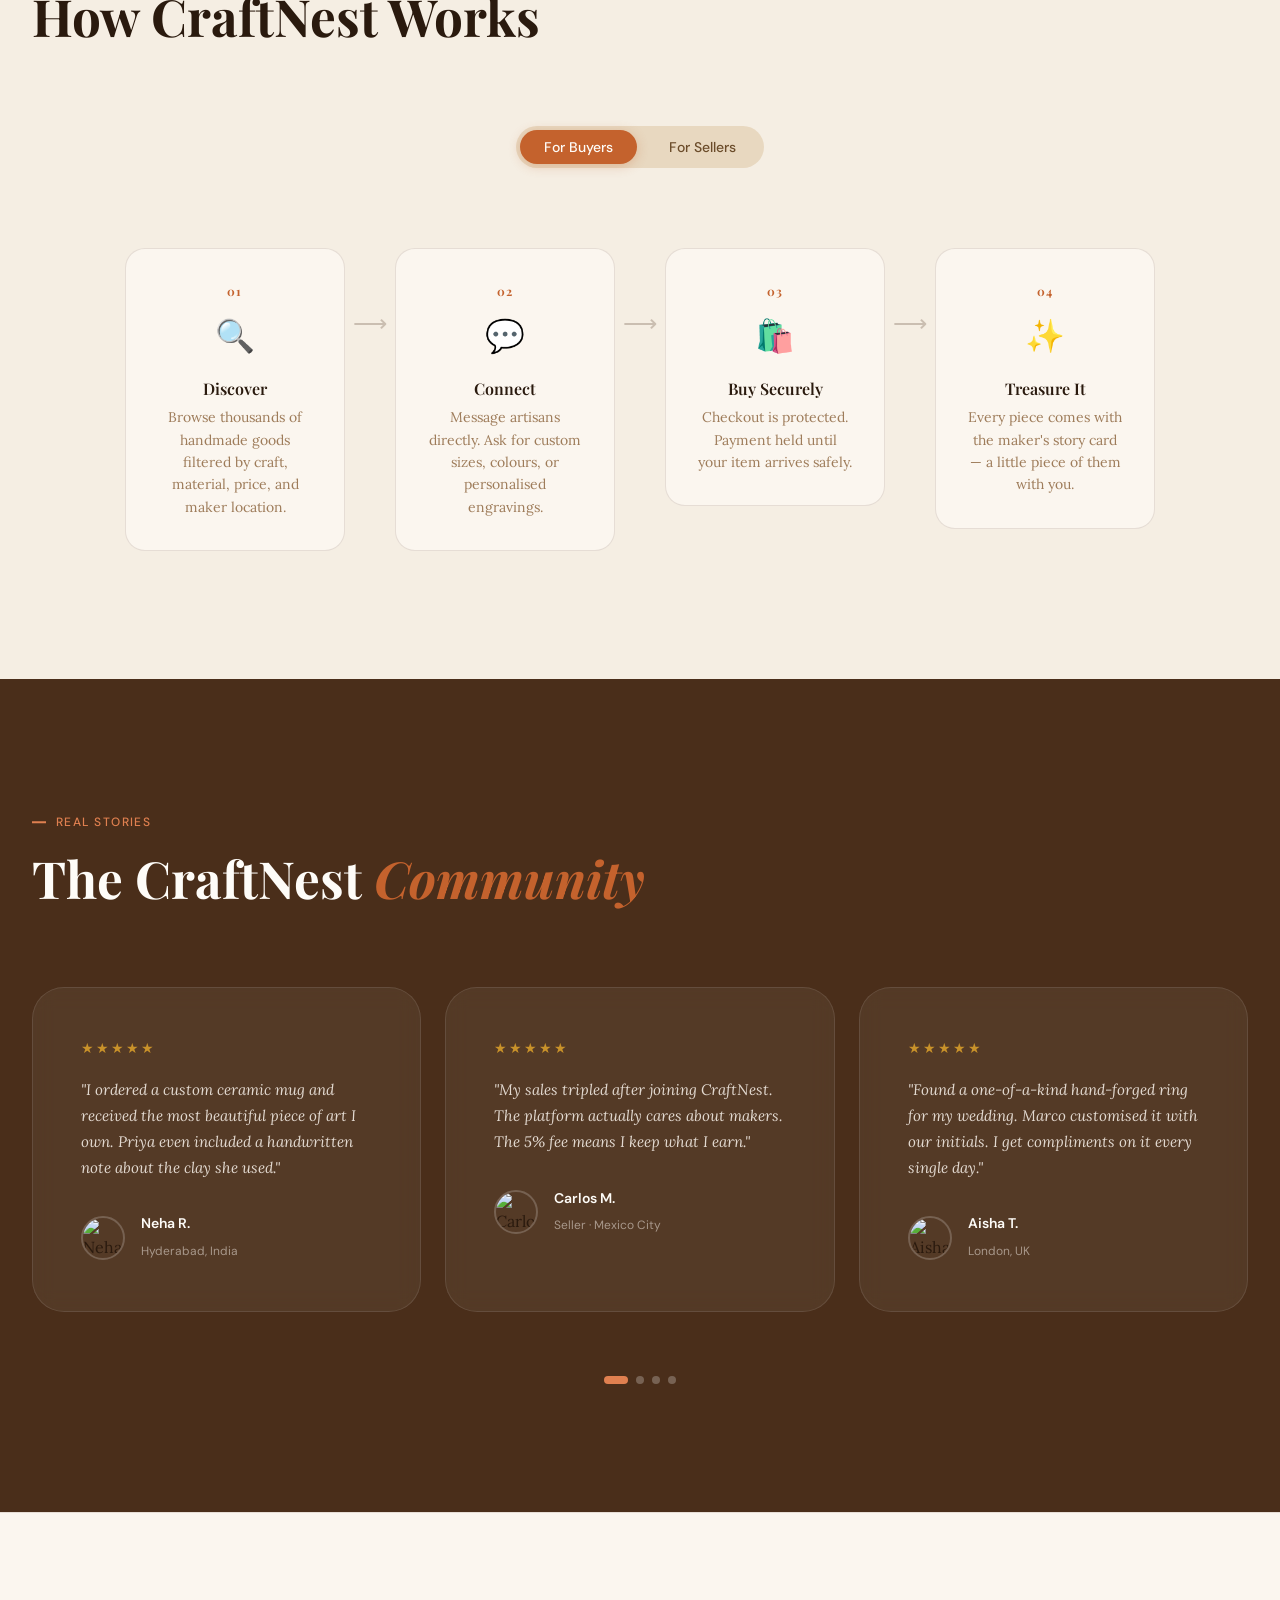
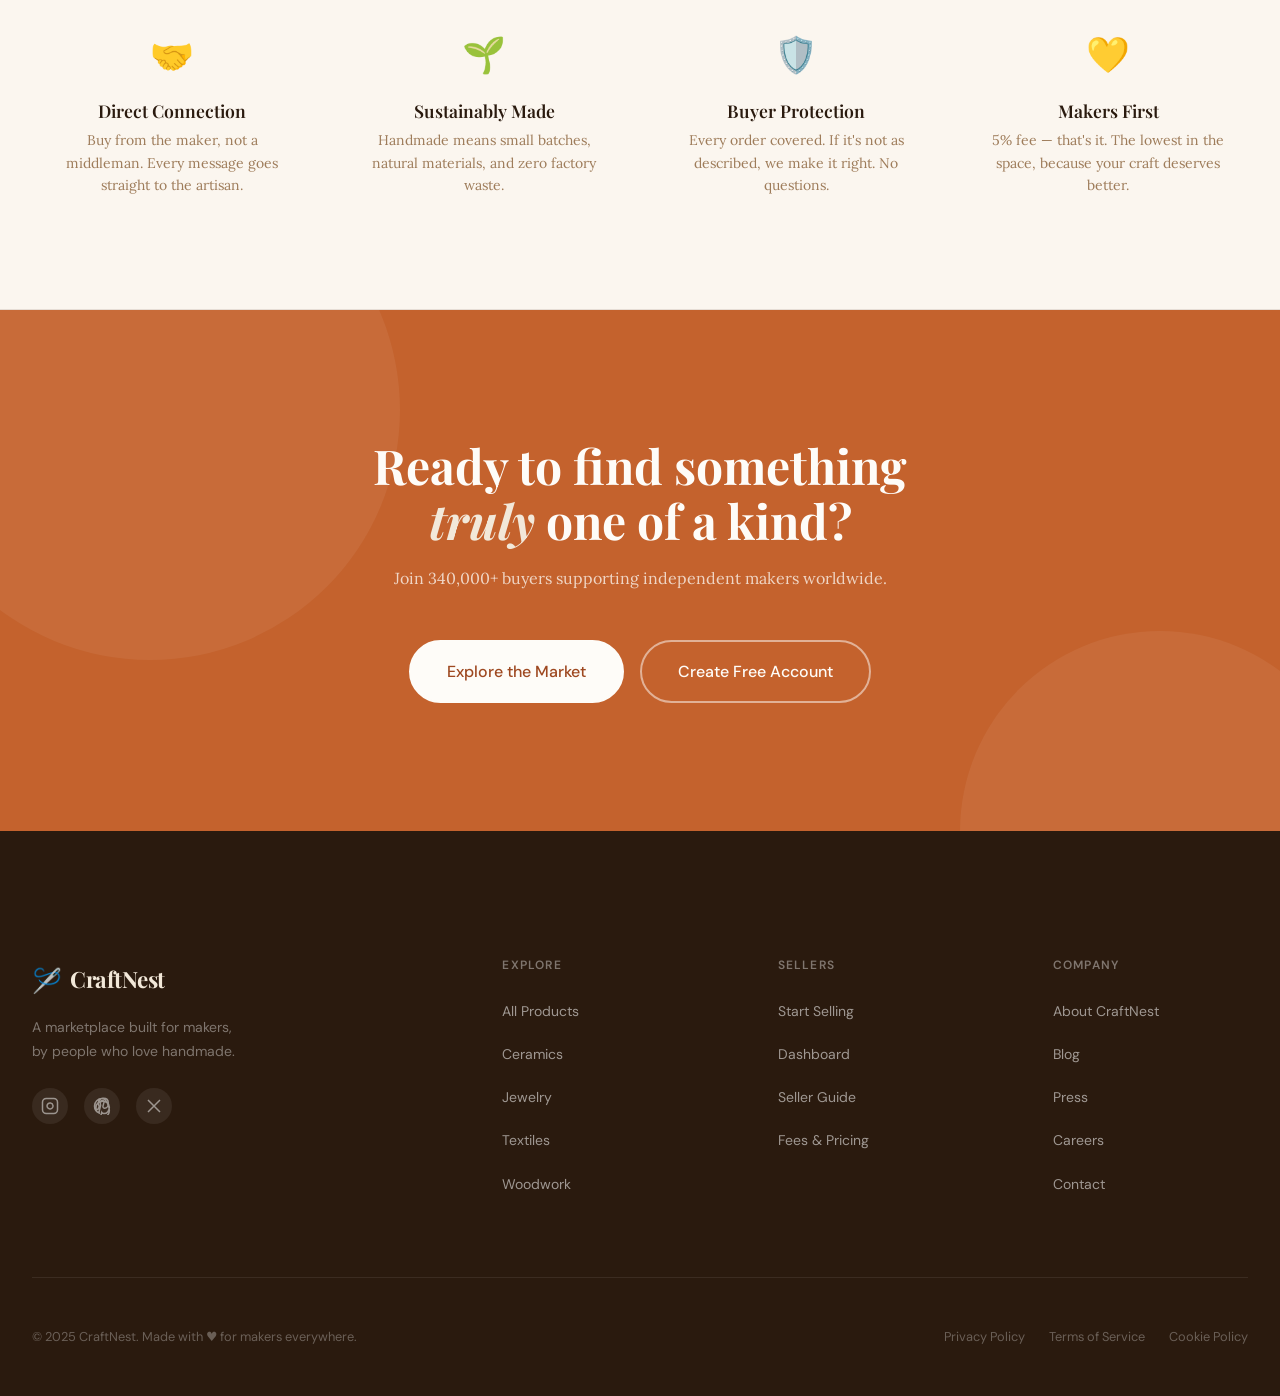
==== commit 3e21c978: "Update index.html" ====
--- a/index.html
+++ b/index.html
@@ -9,6 +9,45 @@
   <link href="https://fonts.googleapis.com/css2?family=Playfair+Display:ital,wght@0,400;0,700;0,900;1,400;1,700&family=Lora:ital,wght@0,400;0,500;1,400&family=DM+Sans:wght@300;400;500&display=swap" rel="stylesheet" />
   <link rel="stylesheet" href="styles/main.css" />
   <link rel="stylesheet" href="styles/components.css" />
+  <style>
+    /* ── Index-page mobile overrides ── */
+    @media (max-width: 480px) {
+      /* Sellers section watermark too large on mobile */
+      .sellers-section::before { font-size: 3.5rem; }
+
+      /* Featured section header stacks vertically */
+      .featured-section .section-header {
+        flex-direction: column;
+        align-items: flex-start;
+        gap: var(--space-sm);
+      }
+
+      /* Products grid 2-col on small screens */
+      #featuredGrid { grid-template-columns: repeat(2, 1fr); gap: var(--space-sm); }
+
+      /* CTA banner buttons full width */
+      .cta-banner .btn-primary,
+      .cta-banner .btn-outline { max-width: 100%; }
+
+      /* Footer social row centered */
+      .footer-social { justify-content: flex-start; }
+
+      /* Hero stat grid for tiny screens */
+      .hero-stats {
+        display: grid;
+        grid-template-columns: 1fr 1fr;
+        gap: var(--space-md);
+        width: 100%;
+      }
+      .hero-stats .stat:last-child {
+        grid-column: 1 / -1;
+        text-align: center;
+      }
+    }
+
+    /* Ensure hero never hides behind fixed navbar on any screen */
+    .hero { padding-top: 0; }
+  </style>
 </head>
 <body>
 
@@ -70,7 +109,7 @@
     <div class="blob blob-2"></div>
     <div class="blob blob-3"></div>
 
-    <!-- Floating product cards (decorative) -->
+    <!-- Floating product cards (decorative, hidden on mobile via CSS) -->
     <div class="hero-float-card float-card-1" data-depth="0.3">
       <img src="https://images.unsplash.com/photo-1578749556568-bc2c40e68b61?w=200&q=80" alt="Pottery" />
       <span>Hand-thrown Ceramics</span>
--- a/styles/main.css
+++ b/styles/main.css
@@ -0,0 +1,1857 @@
+/* ═══════════════════════════════════════════════
+   CRAFTNEST — MAIN STYLESHEET
+   Warm & Earthy Handmade Marketplace
+   ═══════════════════════════════════════════════ */
+
+/* ── Google Fonts (backup inline) ── */
+@import url('https://fonts.googleapis.com/css2?family=Playfair+Display:ital,wght@0,400;0,700;0,900;1,400;1,700&family=Lora:ital,wght@0,400;0,500;1,400&family=DM+Sans:wght@300;400;500&display=swap');
+
+/* ─────────────────────────────────────────────
+   1. CSS VARIABLES / DESIGN TOKENS
+───────────────────────────────────────────── */
+:root {
+  /* Core Palette — warm, earthy, artisan */
+  --clay:       #C4622D;
+  --clay-dark:  #9E4820;
+  --clay-light: #E08050;
+  --sand:       #F2E8D9;
+  --sand-dark:  #E8D8C0;
+  --parchment:  #FBF6EF;
+  --bark:       #4A2E1A;
+  --bark-light: #7A4F30;
+  --moss:       #5C6B3A;
+  --moss-light: #8A9E58;
+  --cream:      #FFFBF4;
+  --linen:      #F5EEE3;
+  --terracotta: #D4703A;
+  --ochre:      #C9922A;
+  --warm-white: #FEFCF8;
+
+  /* Text */
+  --text-primary:   #2A1A0E;
+  --text-secondary: #6B4C2A;
+  --text-muted:     #9E7C5A;
+  --text-inverse:   #FFFBF4;
+
+  /* UI */
+  --border:         rgba(74, 46, 26, 0.12);
+  --border-strong:  rgba(74, 46, 26, 0.25);
+  --shadow-sm:      0 2px 8px rgba(74, 46, 26, 0.08);
+  --shadow-md:      0 8px 32px rgba(74, 46, 26, 0.12);
+  --shadow-lg:      0 20px 60px rgba(74, 46, 26, 0.16);
+  --shadow-xl:      0 40px 100px rgba(74, 46, 26, 0.20);
+
+  /* Typography */
+  --font-display: 'Playfair Display', Georgia, serif;
+  --font-body:    'Lora', Georgia, serif;
+  --font-ui:      'DM Sans', system-ui, sans-serif;
+
+  /* Spacing */
+  --space-xs:  0.25rem;
+  --space-sm:  0.5rem;
+  --space-md:  1rem;
+  --space-lg:  1.5rem;
+  --space-xl:  2rem;
+  --space-2xl: 3rem;
+  --space-3xl: 5rem;
+  --space-4xl: 8rem;
+
+  /* Border radius */
+  --radius-sm:   6px;
+  --radius-md:   12px;
+  --radius-lg:   20px;
+  --radius-xl:   32px;
+  --radius-full: 9999px;
+
+  /* Transitions */
+  --ease-out:    cubic-bezier(0.16, 1, 0.3, 1);
+  --ease-in-out: cubic-bezier(0.65, 0, 0.35, 1);
+  --ease-spring: cubic-bezier(0.34, 1.56, 0.64, 1);
+  --dur-fast:    150ms;
+  --dur-med:     300ms;
+  --dur-slow:    600ms;
+
+  /* Layout */
+  --max-width: 1280px;
+  --nav-h:     72px;
+}
+
+/* ─────────────────────────────────────────────
+   2. RESET & BASE
+───────────────────────────────────────────── */
+*, *::before, *::after {
+  box-sizing: border-box;
+  margin: 0;
+  padding: 0;
+}
+
+html {
+  font-size: 16px;
+  scroll-behavior: smooth;
+  -webkit-font-smoothing: antialiased;
+  -moz-osx-font-smoothing: grayscale;
+}
+
+body {
+  font-family: var(--font-body);
+  background-color: var(--cream);
+  color: var(--text-primary);
+  line-height: 1.7;
+  overflow-x: hidden;
+  cursor: none; /* replaced by custom cursor */
+}
+
+@media (hover: none) {
+  body { cursor: auto; }
+  .cursor, .cursor-follower { display: none; }
+}
+
+img {
+  max-width: 100%;
+  display: block;
+}
+
+a {
+  color: inherit;
+  text-decoration: none;
+}
+
+ul { list-style: none; }
+
+button {
+  cursor: pointer;
+  border: none;
+  background: none;
+  font-family: inherit;
+}
+
+input, textarea, select {
+  font-family: var(--font-ui);
+  font-size: 1rem;
+}
+
+/* ─────────────────────────────────────────────
+   3. NOISE TEXTURE OVERLAY
+───────────────────────────────────────────── */
+.noise-overlay {
+  position: fixed;
+  inset: 0;
+  pointer-events: none;
+  z-index: 9999;
+  opacity: 0.025;
+  background-image: url("data:image/svg+xml,%3Csvg viewBox='0 0 256 256' xmlns='http://www.w3.org/2000/svg'%3E%3Cfilter id='noise'%3E%3CfeTurbulence type='fractalNoise' baseFrequency='0.9' numOctaves='4' stitchTiles='stitch'/%3E%3C/filter%3E%3Crect width='100%25' height='100%25' filter='url(%23noise)' opacity='1'/%3E%3C/svg%3E");
+  background-size: 200px 200px;
+}
+
+/* ─────────────────────────────────────────────
+   4. CUSTOM CURSOR
+───────────────────────────────────────────── */
+.cursor {
+  position: fixed;
+  width: 8px;
+  height: 8px;
+  background: var(--clay);
+  border-radius: 50%;
+  pointer-events: none;
+  z-index: 10000;
+  margin-left: -4px;
+  margin-top: -4px;
+  transition: transform 0.05s, background var(--dur-fast);
+  will-change: transform;
+}
+
+.cursor-follower {
+  position: fixed;
+  width: 36px;
+  height: 36px;
+  border: 1.5px solid var(--clay);
+  border-radius: 50%;
+  pointer-events: none;
+  z-index: 9999;
+  margin-left: -18px;
+  margin-top: -18px;
+  opacity: 0.5;
+  transition: width var(--dur-med) var(--ease-out),
+              height var(--dur-med) var(--ease-out),
+              opacity var(--dur-med),
+              border-color var(--dur-fast);
+  will-change: transform;
+}
+
+.cursor.hover { background: var(--clay-dark); transform: scale(1.5) translate(-2px, -2px); }
+.cursor-follower.hover { width: 56px; height: 56px; margin-left: -28px; margin-top: -28px; opacity: 0.2; }
+
+/* ─────────────────────────────────────────────
+   5. TYPOGRAPHY
+───────────────────────────────────────────── */
+h1, h2, h3, h4, h5 {
+  font-family: var(--font-display);
+  line-height: 1.15;
+  color: var(--text-primary);
+}
+
+h1 { font-size: clamp(2.8rem, 6vw, 5.5rem); font-weight: 900; }
+h2 { font-size: clamp(2rem, 4vw, 3.2rem); font-weight: 700; }
+h3 { font-size: clamp(1.2rem, 2vw, 1.6rem); font-weight: 600; }
+h4 { font-size: 1.1rem; font-weight: 600; }
+
+em {
+  font-style: italic;
+  color: var(--clay);
+}
+
+p {
+  font-family: var(--font-body);
+  color: var(--text-secondary);
+  line-height: 1.75;
+}
+
+/* ─────────────────────────────────────────────
+   6. LAYOUT UTILITIES
+───────────────────────────────────────────── */
+.container {
+  max-width: var(--max-width);
+  margin: 0 auto;
+  padding: 0 var(--space-xl);
+}
+
+@media (max-width: 768px) {
+  .container { padding: 0 var(--space-lg); }
+}
+
+.hidden { display: none !important; }
+
+/* ─────────────────────────────────────────────
+   7. SCROLL REVEAL ANIMATION
+───────────────────────────────────────────── */
+.reveal {
+  opacity: 0;
+  transform: translateY(32px);
+  transition: opacity 0.7s var(--ease-out),
+              transform 0.7s var(--ease-out);
+}
+
+.reveal.revealed {
+  opacity: 1;
+  transform: translateY(0);
+}
+
+/* Staggered children */
+.reveal:nth-child(2) { transition-delay: 0.08s; }
+.reveal:nth-child(3) { transition-delay: 0.16s; }
+.reveal:nth-child(4) { transition-delay: 0.24s; }
+.reveal:nth-child(5) { transition-delay: 0.32s; }
+.reveal:nth-child(6) { transition-delay: 0.40s; }
+.reveal:nth-child(7) { transition-delay: 0.48s; }
+.reveal:nth-child(8) { transition-delay: 0.56s; }
+
+/* ─────────────────────────────────────────────
+   8. NAVBAR
+───────────────────────────────────────────── */
+.navbar {
+  position: fixed;
+  top: 0; left: 0; right: 0;
+  z-index: 1000;
+  height: var(--nav-h);
+  transition: background var(--dur-med), backdrop-filter var(--dur-med), box-shadow var(--dur-med);
+}
+
+.navbar.scrolled {
+  background: rgba(251, 246, 239, 0.92);
+  backdrop-filter: blur(20px);
+  -webkit-backdrop-filter: blur(20px);
+  box-shadow: 0 1px 0 var(--border), var(--shadow-sm);
+}
+
+.nav-inner {
+  max-width: var(--max-width);
+  margin: 0 auto;
+  padding: 0 var(--space-xl);
+  height: 100%;
+  display: flex;
+  align-items: center;
+  gap: var(--space-xl);
+}
+
+.nav-logo {
+  display: flex;
+  align-items: center;
+  gap: var(--space-sm);
+  font-family: var(--font-display);
+  font-size: 1.4rem;
+  font-weight: 700;
+  color: var(--text-primary);
+  flex-shrink: 0;
+}
+
+.logo-icon {
+  font-size: 1.5rem;
+  animation: sway 3s ease-in-out infinite;
+}
+
+@keyframes sway {
+  0%, 100% { transform: rotate(-5deg); }
+  50%       { transform: rotate(5deg); }
+}
+
+.logo-text { letter-spacing: -0.02em; }
+
+.nav-links {
+  display: flex;
+  gap: var(--space-xl);
+  margin-left: auto;
+}
+
+.nav-links a {
+  font-family: var(--font-ui);
+  font-size: 0.9rem;
+  font-weight: 500;
+  color: var(--text-secondary);
+  position: relative;
+  transition: color var(--dur-fast);
+}
+
+.nav-links a::after {
+  content: '';
+  position: absolute;
+  bottom: -3px; left: 0;
+  width: 0; height: 1.5px;
+  background: var(--clay);
+  transition: width var(--dur-med) var(--ease-out);
+}
+
+.nav-links a:hover { color: var(--clay); }
+.nav-links a:hover::after { width: 100%; }
+
+.nav-actions {
+  display: flex;
+  align-items: center;
+  gap: var(--space-md);
+}
+
+.nav-search-btn,
+.nav-cart-btn {
+  display: flex;
+  align-items: center;
+  justify-content: center;
+  width: 38px; height: 38px;
+  border-radius: 50%;
+  color: var(--text-secondary);
+  transition: background var(--dur-fast), color var(--dur-fast);
+  position: relative;
+}
+
+.nav-search-btn:hover,
+.nav-cart-btn:hover {
+  background: var(--sand);
+  color: var(--clay);
+}
+
+.cart-badge {
+  position: absolute;
+  top: 0; right: 0;
+  min-width: 18px; height: 18px;
+  background: var(--clay);
+  color: white;
+  font-family: var(--font-ui);
+  font-size: 0.65rem;
+  font-weight: 700;
+  border-radius: 9px;
+  display: flex;
+  align-items: center;
+  justify-content: center;
+  padding: 0 4px;
+  transition: transform var(--dur-fast) var(--ease-spring);
+}
+
+.cart-badge.pop { transform: scale(1.4); }
+
+.btn-nav-login {
+  font-family: var(--font-ui);
+  font-size: 0.875rem;
+  font-weight: 500;
+  color: var(--text-secondary);
+  padding: 0.5rem 1rem;
+  border-radius: var(--radius-full);
+  transition: color var(--dur-fast), background var(--dur-fast);
+}
+
+.btn-nav-login:hover {
+  color: var(--clay);
+  background: var(--sand);
+}
+
+.btn-nav-join {
+  font-family: var(--font-ui);
+  font-size: 0.875rem;
+  font-weight: 500;
+  background: var(--clay);
+  color: var(--warm-white);
+  padding: 0.5rem 1.25rem;
+  border-radius: var(--radius-full);
+  transition: background var(--dur-med), transform var(--dur-fast) var(--ease-spring);
+}
+
+.btn-nav-join:hover {
+  background: var(--clay-dark);
+  transform: translateY(-1px);
+}
+
+/* Hamburger */
+.nav-hamburger {
+  display: none;
+  flex-direction: column;
+  gap: 5px;
+  width: 28px;
+  padding: 4px;
+  margin-left: auto;
+}
+
+.nav-hamburger span {
+  display: block;
+  height: 2px;
+  background: var(--text-primary);
+  border-radius: 2px;
+  transition: transform var(--dur-med) var(--ease-out), opacity var(--dur-fast), width var(--dur-med);
+}
+
+.nav-hamburger span:nth-child(3) { width: 60%; }
+
+.nav-hamburger.open span:nth-child(1) { transform: translateY(7px) rotate(45deg); }
+.nav-hamburger.open span:nth-child(2) { opacity: 0; }
+.nav-hamburger.open span:nth-child(3) { width: 100%; transform: translateY(-7px) rotate(-45deg); }
+
+/* Mobile Menu */
+.mobile-menu {
+  position: fixed;
+  top: var(--nav-h); left: 0; right: 0;
+  background: var(--parchment);
+  border-top: 1px solid var(--border);
+  padding: var(--space-lg) var(--space-xl);
+  display: flex;
+  flex-direction: column;
+  gap: var(--space-md);
+  transform: translateY(-110%);
+  transition: transform var(--dur-slow) var(--ease-out);
+  box-shadow: var(--shadow-lg);
+}
+
+.mobile-menu.open { transform: translateY(0); }
+
+.mobile-menu a {
+  font-family: var(--font-ui);
+  font-size: 1.1rem;
+  color: var(--text-primary);
+  padding: var(--space-sm) 0;
+  border-bottom: 1px solid var(--border);
+}
+
+.mobile-menu-divider { height: 1px; background: var(--border-strong); margin: var(--space-sm) 0; }
+
+.mobile-join {
+  display: inline-flex;
+  align-items: center;
+  justify-content: center;
+  background: var(--clay);
+  color: var(--warm-white) !important;
+  border-radius: var(--radius-full);
+  padding: var(--space-md) !important;
+  border-bottom: none !important;
+  font-weight: 500;
+  margin-top: var(--space-sm);
+}
+
+@media (max-width: 960px) {
+  .nav-links, .btn-nav-login, .btn-nav-join { display: none; }
+  .nav-hamburger { display: flex; }
+  .nav-search-btn, .nav-cart-btn { display: flex; }
+}
+
+/* ─────────────────────────────────────────────
+   9. BUTTONS (GLOBAL)
+───────────────────────────────────────────── */
+.btn-primary {
+  display: inline-flex;
+  align-items: center;
+  gap: var(--space-sm);
+  background: var(--clay);
+  color: var(--warm-white);
+  font-family: var(--font-ui);
+  font-size: 0.9rem;
+  font-weight: 500;
+  padding: 0.75rem 1.75rem;
+  border-radius: var(--radius-full);
+  border: 2px solid var(--clay);
+  transition: background var(--dur-med), transform var(--dur-fast) var(--ease-spring), box-shadow var(--dur-med);
+  cursor: pointer;
+}
+
+.btn-primary:hover {
+  background: var(--clay-dark);
+  border-color: var(--clay-dark);
+  transform: translateY(-2px);
+  box-shadow: 0 8px 24px rgba(196, 98, 45, 0.35);
+}
+
+.btn-primary svg {
+  transition: transform var(--dur-med) var(--ease-spring);
+}
+
+.btn-primary:hover svg { transform: translateX(4px); }
+
+.btn-ghost {
+  display: inline-flex;
+  align-items: center;
+  gap: var(--space-sm);
+  background: transparent;
+  color: var(--text-primary);
+  font-family: var(--font-ui);
+  font-size: 0.9rem;
+  font-weight: 500;
+  padding: 0.75rem 1.75rem;
+  border-radius: var(--radius-full);
+  border: 2px solid var(--border-strong);
+  transition: border-color var(--dur-med), background var(--dur-med), transform var(--dur-fast) var(--ease-spring);
+  cursor: pointer;
+}
+
+.btn-ghost:hover {
+  border-color: var(--clay);
+  background: var(--sand);
+  color: var(--clay);
+  transform: translateY(-2px);
+}
+
+.btn-outline {
+  display: inline-flex;
+  align-items: center;
+  gap: var(--space-sm);
+  background: transparent;
+  color: var(--warm-white);
+  font-family: var(--font-ui);
+  font-size: 0.9rem;
+  font-weight: 500;
+  padding: 0.75rem 1.75rem;
+  border-radius: var(--radius-full);
+  border: 2px solid rgba(255,255,255,0.5);
+  transition: background var(--dur-med), border-color var(--dur-med), transform var(--dur-fast) var(--ease-spring);
+  cursor: pointer;
+}
+
+.btn-outline:hover {
+  background: rgba(255,255,255,0.15);
+  border-color: rgba(255,255,255,0.8);
+  transform: translateY(-2px);
+}
+
+.btn-large {
+  font-size: 1rem;
+  padding: 1rem 2.25rem;
+}
+
+.btn-hero { font-size: 1rem; padding: 0.875rem 2rem; }
+
+/* ─────────────────────────────────────────────
+   10. HERO
+───────────────────────────────────────────── */
+.hero {
+  position: relative;
+  min-height: 100svh;
+  display: flex;
+  align-items: center;
+  overflow: hidden;
+  background: var(--cream);
+  padding-top: var(--nav-h);
+}
+
+/* Animated gradient background */
+.hero::before {
+  content: '';
+  position: absolute;
+  inset: 0;
+  background:
+    radial-gradient(ellipse 80% 60% at 70% 40%, rgba(196,98,45,0.08) 0%, transparent 60%),
+    radial-gradient(ellipse 50% 50% at 20% 80%, rgba(92,107,58,0.06) 0%, transparent 50%),
+    radial-gradient(ellipse 60% 40% at 90% 90%, rgba(201,146,42,0.05) 0%, transparent 50%);
+  animation: heroGradientShift 12s ease-in-out infinite alternate;
+}
+
+@keyframes heroGradientShift {
+  0%   { opacity: 0.8; }
+  100% { opacity: 1.2; }
+}
+
+/* Blobs */
+.blob {
+  position: absolute;
+  border-radius: 50%;
+  filter: blur(80px);
+  opacity: 0.4;
+  pointer-events: none;
+  will-change: transform;
+  animation: blobPulse 8s ease-in-out infinite;
+}
+
+.blob-1 {
+  width: 500px; height: 500px;
+  background: radial-gradient(circle, rgba(196,98,45,0.3), transparent 70%);
+  top: -100px; right: 15%;
+  animation-delay: 0s;
+}
+
+.blob-2 {
+  width: 380px; height: 380px;
+  background: radial-gradient(circle, rgba(92,107,58,0.2), transparent 70%);
+  bottom: 10%; left: 5%;
+  animation-delay: -3s;
+}
+
+.blob-3 {
+  width: 300px; height: 300px;
+  background: radial-gradient(circle, rgba(201,146,42,0.25), transparent 70%);
+  top: 30%; right: 5%;
+  animation-delay: -6s;
+}
+
+@keyframes blobPulse {
+  0%, 100% { transform: scale(1); }
+  50%       { transform: scale(1.15); }
+}
+
+/* Floating cards */
+.hero-float-card {
+  position: absolute;
+  background: var(--parchment);
+  border: 1px solid var(--border);
+  border-radius: var(--radius-lg);
+  padding: var(--space-sm);
+  box-shadow: var(--shadow-md);
+  display: flex;
+  align-items: center;
+  gap: var(--space-sm);
+  font-family: var(--font-ui);
+  font-size: 0.78rem;
+  font-weight: 500;
+  color: var(--text-secondary);
+  pointer-events: none;
+  animation: floatCard 6s ease-in-out infinite;
+  backdrop-filter: blur(8px);
+  transition: transform 0.3s var(--ease-out);
+}
+
+.hero-float-card img {
+  width: 44px; height: 44px;
+  border-radius: var(--radius-sm);
+  object-fit: cover;
+}
+
+.float-card-1 { top: 22%; right: 8%; animation-delay: 0s; }
+.float-card-2 { top: 55%; right: 4%; animation-delay: -2s; }
+.float-card-3 { top: 38%; right: 22%; animation-delay: -4s; }
+
+@keyframes floatCard {
+  0%, 100% { transform: translateY(0px); }
+  50%       { transform: translateY(-12px); }
+}
+
+/* Hero content */
+.hero-content {
+  position: relative;
+  z-index: 2;
+  max-width: 700px;
+  padding: var(--space-4xl) var(--space-xl) var(--space-3xl);
+  margin-left: max(var(--space-xl), calc((100vw - var(--max-width)) / 2 + var(--space-xl)));
+}
+
+.hero-eyebrow {
+  display: inline-flex;
+  align-items: center;
+  gap: var(--space-sm);
+  font-family: var(--font-ui);
+  font-size: 0.78rem;
+  font-weight: 500;
+  color: var(--text-muted);
+  letter-spacing: 0.08em;
+  text-transform: uppercase;
+  margin-bottom: var(--space-xl);
+  opacity: 0;
+  animation: fadeUp 0.8s var(--ease-out) 0.1s forwards;
+}
+
+.eyebrow-dot {
+  width: 6px; height: 6px;
+  background: var(--clay);
+  border-radius: 50%;
+  animation: pulse 2s ease-in-out infinite;
+}
+
+@keyframes pulse {
+  0%, 100% { transform: scale(1); opacity: 1; }
+  50%       { transform: scale(1.5); opacity: 0.6; }
+}
+
+.hero-title {
+  display: flex;
+  flex-direction: column;
+  margin-bottom: var(--space-xl);
+}
+
+.hero-title .line {
+  display: block;
+  opacity: 0;
+  transform: translateY(40px);
+  animation: fadeUp 0.9s var(--ease-out) forwards;
+}
+
+.hero-title .line-2 { padding-left: 2rem; }
+.hero-title .line-3 {
+  color: var(--clay);
+  padding-left: 5rem;
+  font-style: italic;
+}
+
+.hero-sub {
+  font-size: 1.05rem;
+  color: var(--text-secondary);
+  line-height: 1.7;
+  margin-bottom: var(--space-2xl);
+  opacity: 0;
+  animation: fadeUp 0.8s var(--ease-out) 0.6s forwards;
+}
+
+.hero-cta-group {
+  display: flex;
+  gap: var(--space-md);
+  flex-wrap: wrap;
+  margin-bottom: var(--space-3xl);
+  opacity: 0;
+  animation: fadeUp 0.8s var(--ease-out) 0.75s forwards;
+}
+
+.hero-stats {
+  display: flex;
+  align-items: center;
+  gap: var(--space-xl);
+  opacity: 0;
+  animation: fadeUp 0.8s var(--ease-out) 0.9s forwards;
+}
+
+.stat { text-align: left; }
+
+.stat-num {
+  display: block;
+  font-family: var(--font-display);
+  font-size: 1.8rem;
+  font-weight: 700;
+  color: var(--text-primary);
+  line-height: 1;
+}
+
+.stat-label {
+  font-family: var(--font-ui);
+  font-size: 0.78rem;
+  color: var(--text-muted);
+  text-transform: uppercase;
+  letter-spacing: 0.06em;
+}
+
+.stat-divider {
+  width: 1px;
+  height: 40px;
+  background: var(--border-strong);
+  flex-shrink: 0;
+}
+
+/* Scroll hint */
+.hero-scroll-hint {
+  position: absolute;
+  bottom: 2rem;
+  left: 50%;
+  transform: translateX(-50%);
+  display: flex;
+  flex-direction: column;
+  align-items: center;
+  gap: var(--space-sm);
+  font-family: var(--font-ui);
+  font-size: 0.7rem;
+  letter-spacing: 0.1em;
+  text-transform: uppercase;
+  color: var(--text-muted);
+  opacity: 0;
+  animation: fadeUp 1s var(--ease-out) 1.5s forwards;
+}
+
+.scroll-line {
+  width: 1px;
+  height: 48px;
+  background: linear-gradient(to bottom, var(--clay), transparent);
+  animation: scrollLineAnim 2s ease-in-out infinite;
+}
+
+@keyframes scrollLineAnim {
+  0%   { transform: scaleY(0); transform-origin: top; }
+  50%  { transform: scaleY(1); transform-origin: top; }
+  51%  { transform: scaleY(1); transform-origin: bottom; }
+  100% { transform: scaleY(0); transform-origin: bottom; }
+}
+
+/* ─────────────────────────────────────────────
+   11. MARQUEE STRIP
+───────────────────────────────────────────── */
+.marquee-strip {
+  background: var(--bark);
+  color: var(--sand);
+  padding: 0.875rem 0;
+  overflow: hidden;
+  position: relative;
+}
+
+.marquee-strip::before,
+.marquee-strip::after {
+  content: '';
+  position: absolute;
+  top: 0; bottom: 0;
+  width: 80px;
+  z-index: 2;
+}
+.marquee-strip::before { left: 0; background: linear-gradient(to right, var(--bark), transparent); }
+.marquee-strip::after  { right: 0; background: linear-gradient(to left, var(--bark), transparent); }
+
+.marquee-track {
+  display: flex;
+  gap: var(--space-xl);
+  width: max-content;
+  animation: marqueeScroll 30s linear infinite;
+  font-family: var(--font-ui);
+  font-size: 0.82rem;
+  font-weight: 500;
+  letter-spacing: 0.04em;
+  text-transform: uppercase;
+  align-items: center;
+}
+
+.marquee-track .dot {
+  color: var(--clay-light);
+  font-size: 0.6rem;
+}
+
+@keyframes marqueeScroll {
+  from { transform: translateX(0); }
+  to   { transform: translateX(-50%); }
+}
+
+/* ─────────────────────────────────────────────
+   12. SECTION SHARED STYLES
+───────────────────────────────────────────── */
+.section-header {
+  margin-bottom: var(--space-3xl);
+}
+
+.section-tag {
+  display: inline-block;
+  font-family: var(--font-ui);
+  font-size: 0.75rem;
+  font-weight: 500;
+  letter-spacing: 0.12em;
+  text-transform: uppercase;
+  color: var(--clay);
+  margin-bottom: var(--space-md);
+  position: relative;
+  padding-left: var(--space-lg);
+}
+
+.section-tag::before {
+  content: '';
+  position: absolute;
+  left: 0; top: 50%;
+  transform: translateY(-50%);
+  width: 14px; height: 1.5px;
+  background: var(--clay);
+}
+
+.section-title {
+  margin-bottom: var(--space-md);
+}
+
+.section-sub {
+  font-size: 1rem;
+  max-width: 480px;
+  color: var(--text-muted);
+}
+
+.section-link {
+  font-family: var(--font-ui);
+  font-size: 0.875rem;
+  font-weight: 500;
+  color: var(--clay);
+  transition: gap var(--dur-fast);
+  display: inline-flex;
+  align-items: center;
+  gap: 4px;
+  margin-top: var(--space-sm);
+}
+
+.section-link:hover { gap: 8px; }
+
+/* ─────────────────────────────────────────────
+   13. CATEGORIES
+───────────────────────────────────────────── */
+.categories-section {
+  padding: var(--space-4xl) 0;
+  background: var(--linen);
+  position: relative;
+}
+
+.categories-section::before {
+  content: '';
+  position: absolute;
+  top: 0; left: 0; right: 0;
+  height: 1px;
+  background: linear-gradient(to right, transparent, var(--border-strong), transparent);
+}
+
+.categories-grid {
+  display: grid;
+  grid-template-columns: repeat(4, 1fr);
+  grid-template-rows: auto auto;
+  gap: var(--space-md);
+}
+
+.cat-card {
+  position: relative;
+  border-radius: var(--radius-lg);
+  overflow: hidden;
+  background: var(--parchment);
+  border: 1px solid var(--border);
+  display: block;
+  transition: transform var(--dur-med) var(--ease-spring), box-shadow var(--dur-med);
+  aspect-ratio: 1;
+}
+
+.cat-card:hover {
+  transform: translateY(-6px) scale(1.01);
+  box-shadow: var(--shadow-lg);
+}
+
+.cat-large {
+  grid-column: 1 / 3;
+  grid-row: 1 / 3;
+  aspect-ratio: auto;
+}
+
+.cat-img-wrap {
+  position: absolute;
+  inset: 0;
+}
+
+.cat-img-wrap img {
+  width: 100%; height: 100%;
+  object-fit: cover;
+  transition: transform 0.7s var(--ease-out);
+}
+
+.cat-card:hover .cat-img-wrap img { transform: scale(1.06); }
+
+.cat-card::after {
+  content: '';
+  position: absolute;
+  inset: 0;
+  background: linear-gradient(to top, rgba(42,26,14,0.75) 0%, rgba(42,26,14,0.1) 50%, transparent 100%);
+  transition: opacity var(--dur-med);
+}
+
+.cat-card:hover::after { opacity: 0.9; }
+
+.cat-info {
+  position: absolute;
+  bottom: 0; left: 0; right: 0;
+  padding: var(--space-lg);
+  z-index: 2;
+}
+
+.cat-info h3 {
+  color: var(--warm-white);
+  font-size: 1.1rem;
+  margin-bottom: var(--space-xs);
+}
+
+.cat-large .cat-info h3 { font-size: 1.5rem; }
+
+.cat-info span {
+  font-family: var(--font-ui);
+  font-size: 0.78rem;
+  color: rgba(255,255,255,0.65);
+  letter-spacing: 0.04em;
+}
+
+.cat-hover-arrow {
+  position: absolute;
+  top: var(--space-lg); right: var(--space-lg);
+  z-index: 3;
+  color: var(--warm-white);
+  font-size: 1.2rem;
+  opacity: 0;
+  transform: translateX(-8px);
+  transition: opacity var(--dur-med), transform var(--dur-med) var(--ease-spring);
+}
+
+.cat-card:hover .cat-hover-arrow { opacity: 1; transform: translateX(0); }
+
+/* "All" card */
+.cat-all {
+  background: var(--bark);
+  border-color: var(--bark);
+  display: flex;
+  align-items: center;
+  justify-content: center;
+}
+
+.cat-all::after { display: none; }
+
+.cat-all-inner {
+  text-align: center;
+  padding: var(--space-lg);
+}
+
+.cat-all-icon {
+  display: block;
+  font-size: 1.8rem;
+  margin-bottom: var(--space-sm);
+  animation: rotateStar 8s linear infinite;
+}
+
+@keyframes rotateStar {
+  from { transform: rotate(0deg); }
+  to   { transform: rotate(360deg); }
+}
+
+.cat-all-inner h3 { color: var(--sand); font-size: 1rem; margin-bottom: var(--space-xs); }
+.cat-all-inner span { color: var(--bark-light); font-family: var(--font-ui); font-size: 0.78rem; }
+
+@media (max-width: 900px) {
+  .categories-grid {
+    grid-template-columns: repeat(2, 1fr);
+  }
+  .cat-large { grid-column: 1 / 3; grid-row: auto; aspect-ratio: 16/9; }
+}
+
+@media (max-width: 560px) {
+  .categories-grid { grid-template-columns: 1fr; }
+  .cat-large { grid-column: auto; }
+}
+
+/* ─────────────────────────────────────────────
+   14. FEATURED PRODUCTS
+───────────────────────────────────────────── */
+.featured-section {
+  padding: var(--space-4xl) 0;
+  background: var(--cream);
+}
+
+.featured-section .section-header {
+  display: flex;
+  align-items: flex-end;
+  justify-content: space-between;
+  flex-wrap: wrap;
+  gap: var(--space-md);
+}
+
+.featured-section .section-header > div { /* left side */
+  flex: 1;
+}
+
+.products-grid {
+  display: grid;
+  grid-template-columns: repeat(4, 1fr);
+  gap: var(--space-lg);
+}
+
+@media (max-width: 1100px) { .products-grid { grid-template-columns: repeat(3, 1fr); } }
+@media (max-width: 768px)  { .products-grid { grid-template-columns: repeat(2, 1fr); } }
+@media (max-width: 480px)  { .products-grid { grid-template-columns: 1fr; } }
+
+/* ─────────────────────────────────────────────
+   15. SELLERS SECTION
+───────────────────────────────────────────── */
+.sellers-section {
+  padding: var(--space-4xl) 0;
+  background: var(--sand);
+  position: relative;
+  overflow: hidden;
+}
+
+.sellers-section::before {
+  content: '"Every piece has a maker"';
+  position: absolute;
+  top: 50%;
+  left: 50%;
+  transform: translate(-50%, -50%) rotate(-5deg);
+  font-family: var(--font-display);
+  font-size: clamp(4rem, 10vw, 9rem);
+  font-style: italic;
+  color: rgba(74,46,26,0.04);
+  white-space: nowrap;
+  pointer-events: none;
+  letter-spacing: -0.02em;
+}
+
+.sellers-grid {
+  display: grid;
+  grid-template-columns: repeat(4, 1fr);
+  gap: var(--space-lg);
+}
+
+@media (max-width: 1024px) { .sellers-grid { grid-template-columns: repeat(2, 1fr); } }
+@media (max-width: 560px)  { .sellers-grid { grid-template-columns: 1fr; } }
+
+.sellers-cta {
+  text-align: center;
+  margin-top: var(--space-3xl);
+}
+
+/* ─────────────────────────────────────────────
+   16. HOW IT WORKS
+───────────────────────────────────────────── */
+.how-section {
+  padding: var(--space-4xl) 0;
+  background: var(--linen);
+}
+
+.how-tabs {
+  display: flex;
+  gap: var(--space-sm);
+  background: var(--sand-dark);
+  border-radius: var(--radius-full);
+  padding: 4px;
+  width: fit-content;
+  margin: 0 auto var(--space-3xl);
+}
+
+.how-tab {
+  font-family: var(--font-ui);
+  font-size: 0.875rem;
+  font-weight: 500;
+  padding: 0.5rem 1.5rem;
+  border-radius: var(--radius-full);
+  color: var(--text-secondary);
+  transition: background var(--dur-med), color var(--dur-med), box-shadow var(--dur-med);
+}
+
+.how-tab.active {
+  background: var(--clay);
+  color: var(--warm-white);
+  box-shadow: 0 2px 12px rgba(196,98,45,0.3);
+}
+
+.how-steps {
+  display: flex;
+  align-items: flex-start;
+  gap: var(--space-sm);
+  justify-content: center;
+  flex-wrap: wrap;
+}
+
+.how-step {
+  flex: 1;
+  min-width: 160px;
+  max-width: 220px;
+  text-align: center;
+  padding: var(--space-xl);
+  background: var(--parchment);
+  border-radius: var(--radius-lg);
+  border: 1px solid var(--border);
+  transition: transform var(--dur-med) var(--ease-spring), box-shadow var(--dur-med);
+}
+
+.how-step:hover {
+  transform: translateY(-8px);
+  box-shadow: var(--shadow-md);
+}
+
+.step-num {
+  font-family: var(--font-display);
+  font-size: 0.75rem;
+  font-weight: 700;
+  color: var(--clay);
+  letter-spacing: 0.1em;
+  margin-bottom: var(--space-sm);
+}
+
+.step-icon {
+  font-size: 2rem;
+  margin-bottom: var(--space-md);
+  display: block;
+  animation: floatCard 4s ease-in-out infinite;
+}
+
+.how-step h3 {
+  font-size: 1rem;
+  margin-bottom: var(--space-sm);
+}
+
+.how-step p {
+  font-size: 0.875rem;
+  color: var(--text-muted);
+  line-height: 1.6;
+}
+
+.how-step-arrow {
+  font-size: 1.5rem;
+  color: var(--border-strong);
+  padding-top: 3.5rem;
+  flex-shrink: 0;
+}
+
+@media (max-width: 768px) { .how-step-arrow { display: none; } }
+
+/* ─────────────────────────────────────────────
+   17. TESTIMONIALS
+───────────────────────────────────────────── */
+.testimonials-section {
+  padding: var(--space-4xl) 0;
+  background: var(--bark);
+  overflow: hidden;
+}
+
+.testimonials-section .section-tag { color: var(--clay-light); }
+.testimonials-section .section-tag::before { background: var(--clay-light); }
+.testimonials-section .section-title { color: var(--warm-white); }
+
+.testimonials-track {
+  display: flex;
+  gap: var(--space-lg);
+  transition: transform 0.6s var(--ease-out);
+  padding-bottom: var(--space-md);
+}
+
+.testimonial-card {
+  flex: 0 0 calc(33.333% - var(--space-md));
+  min-width: 300px;
+  background: rgba(251,246,239,0.06);
+  border: 1px solid rgba(255,255,255,0.1);
+  border-radius: var(--radius-xl);
+  padding: var(--space-2xl);
+  backdrop-filter: blur(10px);
+  transition: transform var(--dur-med) var(--ease-spring), background var(--dur-med);
+}
+
+.testimonial-card:hover {
+  transform: translateY(-4px);
+  background: rgba(251,246,239,0.1);
+}
+
+.testimonial-stars {
+  color: var(--ochre);
+  font-size: 0.9rem;
+  letter-spacing: 2px;
+  margin-bottom: var(--space-md);
+}
+
+.testimonial-card blockquote {
+  font-family: var(--font-body);
+  font-style: italic;
+  font-size: 0.95rem;
+  color: rgba(251,246,239,0.85);
+  line-height: 1.7;
+  margin-bottom: var(--space-xl);
+}
+
+.testimonial-author {
+  display: flex;
+  align-items: center;
+  gap: var(--space-md);
+}
+
+.testimonial-author img {
+  width: 44px; height: 44px;
+  border-radius: 50%;
+  object-fit: cover;
+  border: 2px solid rgba(255,255,255,0.2);
+}
+
+.testimonial-author strong {
+  display: block;
+  font-family: var(--font-ui);
+  font-size: 0.875rem;
+  font-weight: 600;
+  color: var(--warm-white);
+}
+
+.testimonial-author span {
+  font-family: var(--font-ui);
+  font-size: 0.75rem;
+  color: rgba(251,246,239,0.5);
+}
+
+.testimonial-dots {
+  display: flex;
+  justify-content: center;
+  gap: var(--space-sm);
+  margin-top: var(--space-2xl);
+}
+
+.tdot {
+  width: 8px; height: 8px;
+  border-radius: 50%;
+  background: rgba(255,255,255,0.25);
+  cursor: pointer;
+  transition: background var(--dur-med), transform var(--dur-med) var(--ease-spring), width var(--dur-med);
+  border-radius: var(--radius-full);
+}
+
+.tdot.active { background: var(--clay-light); width: 24px; }
+
+@media (max-width: 900px) {
+  .testimonial-card { flex: 0 0 85vw; min-width: unset; }
+}
+
+/* ─────────────────────────────────────────────
+   18. VALUES SECTION
+───────────────────────────────────────────── */
+.values-section {
+  padding: var(--space-3xl) 0;
+  background: var(--parchment);
+  border-top: 1px solid var(--border);
+  border-bottom: 1px solid var(--border);
+}
+
+.values-grid {
+  display: grid;
+  grid-template-columns: repeat(4, 1fr);
+  gap: var(--space-xl);
+}
+
+@media (max-width: 900px) { .values-grid { grid-template-columns: repeat(2, 1fr); } }
+@media (max-width: 480px) { .values-grid { grid-template-columns: 1fr; } }
+
+.value-item {
+  text-align: center;
+  padding: var(--space-xl) var(--space-lg);
+}
+
+.value-icon {
+  font-size: 2.2rem;
+  display: block;
+  margin-bottom: var(--space-md);
+}
+
+.value-item h4 {
+  margin-bottom: var(--space-sm);
+  color: var(--text-primary);
+}
+
+.value-item p {
+  font-size: 0.875rem;
+  color: var(--text-muted);
+  line-height: 1.6;
+}
+
+/* ─────────────────────────────────────────────
+   19. CTA BANNER
+───────────────────────────────────────────── */
+.cta-banner {
+  padding: var(--space-4xl) 0;
+  background: var(--clay);
+  position: relative;
+  overflow: hidden;
+  text-align: center;
+}
+
+.cta-blob {
+  position: absolute;
+  width: 500px; height: 500px;
+  border-radius: 50%;
+  background: rgba(255,255,255,0.06);
+  top: -150px; left: -100px;
+  animation: blobPulse 10s ease-in-out infinite;
+}
+
+.cta-blob-2 {
+  top: auto; left: auto;
+  bottom: -200px; right: -80px;
+  animation-delay: -5s;
+  width: 400px; height: 400px;
+}
+
+.cta-inner { position: relative; z-index: 2; }
+
+.cta-banner h2 {
+  color: var(--warm-white);
+  font-size: clamp(2rem, 4vw, 3rem);
+  margin-bottom: var(--space-md);
+}
+
+.cta-banner h2 em { color: var(--sand); }
+
+.cta-banner p {
+  color: rgba(254,252,248,0.75);
+  font-size: 1rem;
+  margin-bottom: var(--space-2xl);
+}
+
+.cta-buttons {
+  display: flex;
+  gap: var(--space-md);
+  justify-content: center;
+  flex-wrap: wrap;
+}
+
+.cta-banner .btn-primary {
+  background: var(--warm-white);
+  color: var(--clay-dark);
+  border-color: var(--warm-white);
+}
+
+.cta-banner .btn-primary:hover {
+  background: var(--sand);
+  border-color: var(--sand);
+  box-shadow: 0 8px 24px rgba(0,0,0,0.15);
+}
+
+/* ─────────────────────────────────────────────
+   20. FOOTER
+───────────────────────────────────────────── */
+.footer {
+  background: var(--text-primary);
+  padding: var(--space-4xl) 0 var(--space-2xl);
+}
+
+.footer-top {
+  display: grid;
+  grid-template-columns: 2fr 1fr 1fr 1fr;
+  gap: var(--space-3xl);
+  padding-bottom: var(--space-3xl);
+  border-bottom: 1px solid rgba(255,255,255,0.08);
+}
+
+@media (max-width: 900px) {
+  .footer-top { grid-template-columns: 1fr 1fr; }
+  .footer-brand { grid-column: 1 / -1; }
+}
+
+@media (max-width: 480px) {
+  .footer-top { grid-template-columns: 1fr; }
+}
+
+.footer-brand .nav-logo { margin-bottom: var(--space-md); }
+.footer-brand .logo-text { color: var(--sand); }
+.footer-brand p {
+  font-family: var(--font-ui);
+  font-size: 0.875rem;
+  color: rgba(255,255,255,0.4);
+  line-height: 1.7;
+  margin-bottom: var(--space-lg);
+}
+
+.footer-social {
+  display: flex;
+  gap: var(--space-md);
+}
+
+.footer-social a {
+  display: flex;
+  align-items: center;
+  justify-content: center;
+  width: 36px; height: 36px;
+  border-radius: 50%;
+  background: rgba(255,255,255,0.07);
+  color: rgba(255,255,255,0.5);
+  transition: background var(--dur-fast), color var(--dur-fast), transform var(--dur-fast) var(--ease-spring);
+}
+
+.footer-social a:hover {
+  background: var(--clay);
+  color: var(--warm-white);
+  transform: translateY(-2px);
+}
+
+.footer-links-col h4 {
+  font-family: var(--font-ui);
+  font-size: 0.75rem;
+  font-weight: 600;
+  letter-spacing: 0.1em;
+  text-transform: uppercase;
+  color: rgba(255,255,255,0.4);
+  margin-bottom: var(--space-lg);
+}
+
+.footer-links-col ul { display: flex; flex-direction: column; gap: var(--space-md); }
+
+.footer-links-col a {
+  font-family: var(--font-ui);
+  font-size: 0.875rem;
+  color: rgba(255,255,255,0.55);
+  transition: color var(--dur-fast), padding-left var(--dur-med) var(--ease-out);
+}
+
+.footer-links-col a:hover {
+  color: var(--sand);
+  padding-left: 6px;
+}
+
+.footer-bottom {
+  display: flex;
+  align-items: center;
+  justify-content: space-between;
+  padding-top: var(--space-2xl);
+  flex-wrap: wrap;
+  gap: var(--space-md);
+}
+
+.footer-bottom p {
+  font-family: var(--font-ui);
+  font-size: 0.8rem;
+  color: rgba(255,255,255,0.3);
+}
+
+.footer-legal {
+  display: flex;
+  gap: var(--space-lg);
+}
+
+.footer-legal a {
+  font-family: var(--font-ui);
+  font-size: 0.8rem;
+  color: rgba(255,255,255,0.3);
+  transition: color var(--dur-fast);
+}
+
+.footer-legal a:hover { color: rgba(255,255,255,0.6); }
+
+/* ─────────────────────────────────────────────
+   21. KEYFRAMES HELPERS
+───────────────────────────────────────────── */
+@keyframes fadeUp {
+  from { opacity: 0; transform: translateY(30px); }
+  to   { opacity: 1; transform: translateY(0); }
+}
+
+@keyframes fadeIn {
+  from { opacity: 0; }
+  to   { opacity: 1; }
+}
+
+@keyframes slideInLeft {
+  from { opacity: 0; transform: translateX(-30px); }
+  to   { opacity: 1; transform: translateX(0); }
+}
+
+@keyframes scaleIn {
+  from { opacity: 0; transform: scale(0.92); }
+  to   { opacity: 1; transform: scale(1); }
+}
+
+/* ─────────────────────────────────────────────
+   22. FORM ELEMENTS (SHARED)
+───────────────────────────────────────────── */
+.form-group {
+  display: flex;
+  flex-direction: column;
+  gap: var(--space-sm);
+}
+
+.form-label {
+  font-family: var(--font-ui);
+  font-size: 0.825rem;
+  font-weight: 500;
+  color: var(--text-secondary);
+}
+
+.form-input,
+.form-select,
+.form-textarea {
+  background: var(--parchment);
+  border: 1.5px solid var(--border);
+  border-radius: var(--radius-md);
+  padding: 0.75rem 1rem;
+  font-family: var(--font-ui);
+  font-size: 0.9rem;
+  color: var(--text-primary);
+  transition: border-color var(--dur-fast), box-shadow var(--dur-fast), background var(--dur-fast);
+  width: 100%;
+  outline: none;
+}
+
+.form-input::placeholder,
+.form-textarea::placeholder {
+  color: var(--text-muted);
+}
+
+.form-input:focus,
+.form-select:focus,
+.form-textarea:focus {
+  border-color: var(--clay);
+  background: var(--warm-white);
+  box-shadow: 0 0 0 3px rgba(196,98,45,0.12);
+}
+
+.form-input.error { border-color: #C94040; box-shadow: 0 0 0 3px rgba(201,64,64,0.12); }
+
+.form-error {
+  font-family: var(--font-ui);
+  font-size: 0.78rem;
+  color: #C94040;
+}
+
+.form-hint {
+  font-family: var(--font-ui);
+  font-size: 0.78rem;
+  color: var(--text-muted);
+}
+
+.form-textarea { resize: vertical; min-height: 120px; }
+
+/* ─────────────────────────────────────────────
+   23. BADGE / TAG COMPONENTS
+───────────────────────────────────────────── */
+.badge {
+  display: inline-flex;
+  align-items: center;
+  padding: 0.2rem 0.6rem;
+  border-radius: var(--radius-full);
+  font-family: var(--font-ui);
+  font-size: 0.72rem;
+  font-weight: 600;
+  letter-spacing: 0.04em;
+  text-transform: uppercase;
+}
+
+.badge-clay    { background: rgba(196,98,45,0.12); color: var(--clay-dark); }
+.badge-moss    { background: rgba(92,107,58,0.12); color: var(--moss); }
+.badge-ochre   { background: rgba(201,146,42,0.12); color: var(--ochre); }
+.badge-dark    { background: var(--bark); color: var(--sand); }
+
+/* ─────────────────────────────────────────────
+   24. TOAST NOTIFICATIONS
+───────────────────────────────────────────── */
+.toast-container {
+  position: fixed;
+  bottom: 1.5rem;
+  right: 1.5rem;
+  z-index: 5000;
+  display: flex;
+  flex-direction: column;
+  gap: var(--space-sm);
+}
+
+.toast {
+  background: var(--bark);
+  color: var(--warm-white);
+  font-family: var(--font-ui);
+  font-size: 0.875rem;
+  padding: 0.875rem 1.25rem;
+  border-radius: var(--radius-md);
+  box-shadow: var(--shadow-lg);
+  border-left: 3px solid var(--clay);
+  animation: toastIn 0.4s var(--ease-spring) forwards;
+  max-width: 320px;
+}
+
+.toast.exit { animation: toastOut 0.3s var(--ease-in-out) forwards; }
+
+@keyframes toastIn {
+  from { opacity: 0; transform: translateX(40px) scale(0.95); }
+  to   { opacity: 1; transform: translateX(0) scale(1); }
+}
+
+@keyframes toastOut {
+  from { opacity: 1; transform: translateX(0); }
+  to   { opacity: 0; transform: translateX(40px); }
+}
+
+/* ─────────────────────────────────────────────
+   25. LOADING SPINNER
+───────────────────────────────────────────── */
+.spinner {
+  width: 36px; height: 36px;
+  border: 3px solid var(--border);
+  border-top-color: var(--clay);
+  border-radius: 50%;
+  animation: spin 0.8s linear infinite;
+}
+
+@keyframes spin {
+  to { transform: rotate(360deg); }
+}
+
+.loading-state {
+  display: flex;
+  align-items: center;
+  justify-content: center;
+  padding: var(--space-4xl);
+  flex-direction: column;
+  gap: var(--space-lg);
+  color: var(--text-muted);
+  font-family: var(--font-ui);
+  font-size: 0.875rem;
+}
+
+/* ─────────────────────────────────────────────
+   26. MODAL
+───────────────────────────────────────────── */
+.modal-backdrop {
+  position: fixed;
+  inset: 0;
+  background: rgba(42,26,14,0.6);
+  backdrop-filter: blur(6px);
+  z-index: 2000;
+  display: flex;
+  align-items: center;
+  justify-content: center;
+  padding: var(--space-xl);
+  animation: fadeIn 0.25s ease;
+}
+
+.modal {
+  background: var(--parchment);
+  border-radius: var(--radius-xl);
+  max-width: 520px;
+  width: 100%;
+  max-height: 90vh;
+  overflow-y: auto;
+  box-shadow: var(--shadow-xl);
+  animation: scaleIn 0.35s var(--ease-spring);
+}
+
+.modal-header {
+  padding: var(--space-2xl) var(--space-2xl) 0;
+  display: flex;
+  align-items: flex-start;
+  justify-content: space-between;
+}
+
+.modal-body { padding: var(--space-xl) var(--space-2xl); }
+.modal-footer { padding: 0 var(--space-2xl) var(--space-2xl); }
+
+.modal-close {
+  width: 32px; height: 32px;
+  border-radius: 50%;
+  display: flex;
+  align-items: center;
+  justify-content: center;
+  color: var(--text-muted);
+  background: var(--sand);
+  transition: background var(--dur-fast), color var(--dur-fast);
+  font-size: 1.2rem;
+  line-height: 1;
+}
+
+.modal-close:hover { background: var(--sand-dark); color: var(--text-primary); }
+
+/* ─────────────────────────────────────────────
+   27. EMPTY STATE
+───────────────────────────────────────────── */
+.empty-state {
+  text-align: center;
+  padding: var(--space-4xl) var(--space-xl);
+  color: var(--text-muted);
+}
+
+.empty-state-icon {
+  font-size: 3rem;
+  margin-bottom: var(--space-lg);
+  display: block;
+  opacity: 0.5;
+}
+
+.empty-state h3 {
+  font-size: 1.1rem;
+  margin-bottom: var(--space-sm);
+  color: var(--text-secondary);
+}
+
+.empty-state p {
+  font-size: 0.875rem;
+  margin-bottom: var(--space-xl);
+}
+
+/* ─────────────────────────────────────────────
+   28. PAGE HERO (INNER PAGES)
+───────────────────────────────────────────── */
+.page-hero {
+  padding: calc(var(--nav-h) + var(--space-3xl)) var(--space-xl) var(--space-3xl);
+  background: var(--linen);
+  border-bottom: 1px solid var(--border);
+}
+
+.page-hero-inner {
+  max-width: var(--max-width);
+  margin: 0 auto;
+}
+
+.page-hero h1 {
+  font-size: clamp(1.8rem, 4vw, 2.8rem);
+  margin-bottom: var(--space-sm);
+}
+
+.page-hero p {
+  color: var(--text-muted);
+  font-size: 0.95rem;
+}
+
+/* ─────────────────────────────────────────────
+   29. STAR RATING
+───────────────────────────────────────────── */
+.stars {
+  display: inline-flex;
+  gap: 2px;
+  color: var(--ochre);
+  font-size: 0.85rem;
+}
+
+/* ─────────────────────────────────────────────
+   30. SCROLLBAR STYLING
+───────────────────────────────────────────── */
+::-webkit-scrollbar { width: 8px; height: 8px; }
+::-webkit-scrollbar-track { background: var(--linen); }
+::-webkit-scrollbar-thumb { background: var(--sand-dark); border-radius: 4px; }
+::-webkit-scrollbar-thumb:hover { background: var(--bark-light); }
+
+/* ─────────────────────────────────────────────
+   31. SELECTION
+───────────────────────────────────────────── */
+::selection {
+  background: rgba(196,98,45,0.2);
+  color: var(--clay-dark);
+}
+
+/* ─────────────────────────────────────────────
+   32. FOCUS STYLES (ACCESSIBILITY)
+───────────────────────────────────────────── */
+:focus-visible {
+  outline: 2px solid var(--clay);
+  outline-offset: 3px;
+  border-radius: 4px;
+}
+
+/* ─────────────────────────────────────────────
+   33. UTILITY CLASSES
+───────────────────────────────────────────── */
+.text-clay    { color: var(--clay); }
+.text-muted   { color: var(--text-muted); }
+.text-center  { text-align: center; }
+.text-right   { text-align: right; }
+.mt-sm { margin-top: var(--space-sm); }
+.mt-md { margin-top: var(--space-md); }
+.mt-lg { margin-top: var(--space-lg); }
+.mt-xl { margin-top: var(--space-xl); }
+.mb-sm { margin-bottom: var(--space-sm); }
+.mb-md { margin-bottom: var(--space-md); }
+.mb-xl { margin-bottom: var(--space-xl); }
+.flex  { display: flex; }
+.flex-center { display: flex; align-items: center; justify-content: center; }
+.gap-sm { gap: var(--space-sm); }
+.gap-md { gap: var(--space-md); }
+.gap-lg { gap: var(--space-lg); }
+.w-full { width: 100%; }
+.font-ui { font-family: var(--font-ui); }
+.font-display { font-family: var(--font-display); }
+
+/* ─────────────────────────────────────────────
+   34. PRINT
+───────────────────────────────────────────── */
+@media print {
+  .navbar, .cursor, .cursor-follower, .noise-overlay,
+  .hero-float-card, .blob { display: none; }
+  body { cursor: auto; }
+}
--- a/styles/components.css
+++ b/styles/components.css
@@ -0,0 +1,1907 @@
+/* ═══════════════════════════════════════════════
+   CRAFTNEST — COMPONENTS STYLESHEET
+   Reusable UI components used across all pages
+   ═══════════════════════════════════════════════ */
+
+/* ─────────────────────────────────────────────
+   1. PRODUCT CARD
+───────────────────────────────────────────── */
+.product-card {
+  display: block;
+  background: var(--parchment);
+  border-radius: var(--radius-lg);
+  overflow: hidden;
+  border: 1px solid var(--border);
+  transition:
+    transform var(--dur-med) var(--ease-spring),
+    box-shadow var(--dur-med);
+  position: relative;
+  text-decoration: none;
+  color: inherit;
+}
+
+.product-card:hover {
+  transform: translateY(-6px);
+  box-shadow: var(--shadow-lg);
+}
+
+/* Image wrapper */
+.product-img-wrap {
+  position: relative;
+  aspect-ratio: 1;
+  overflow: hidden;
+  background: var(--sand);
+}
+
+.product-img-wrap img {
+  width: 100%; height: 100%;
+  object-fit: cover;
+  transition: transform 0.7s var(--ease-out);
+}
+
+.product-card:hover .product-img-wrap img {
+  transform: scale(1.07);
+}
+
+/* Tag badge */
+.product-tag {
+  position: absolute;
+  top: var(--space-sm);
+  left: var(--space-sm);
+  z-index: 2;
+  font-family: var(--font-ui);
+  font-size: 0.68rem;
+  font-weight: 600;
+  letter-spacing: 0.06em;
+  text-transform: uppercase;
+  padding: 0.22rem 0.6rem;
+  border-radius: var(--radius-full);
+  background: var(--bark);
+  color: var(--sand);
+}
+
+.product-tag-sale  { background: #C94040; color: white; }
+.product-tag-new   { background: var(--moss); color: white; }
+.product-tag-custom { background: var(--ochre); color: white; }
+.product-tag-eco   { background: var(--moss-light); color: white; }
+
+/* Wishlist button */
+.product-wishlist {
+  position: absolute;
+  top: var(--space-sm);
+  right: var(--space-sm);
+  z-index: 2;
+  width: 34px; height: 34px;
+  border-radius: 50%;
+  background: rgba(251,246,239,0.9);
+  backdrop-filter: blur(6px);
+  display: flex;
+  align-items: center;
+  justify-content: center;
+  color: var(--text-muted);
+  border: 1px solid var(--border);
+  transition:
+    background var(--dur-fast),
+    color var(--dur-fast),
+    transform var(--dur-fast) var(--ease-spring);
+  opacity: 0;
+  transform: scale(0.85);
+}
+
+.product-card:hover .product-wishlist {
+  opacity: 1;
+  transform: scale(1);
+}
+
+.product-wishlist:hover,
+.product-wishlist.active {
+  background: var(--clay);
+  color: white;
+  border-color: var(--clay);
+}
+
+.product-wishlist.active svg {
+  fill: white;
+}
+
+/* Quick-add button */
+.product-quick-add {
+  position: absolute;
+  bottom: 0; left: 0; right: 0;
+  background: var(--bark);
+  color: var(--warm-white);
+  font-family: var(--font-ui);
+  font-size: 0.8rem;
+  font-weight: 500;
+  padding: 0.65rem;
+  text-align: center;
+  transform: translateY(100%);
+  transition: transform var(--dur-med) var(--ease-out);
+  letter-spacing: 0.02em;
+}
+
+.product-card:hover .product-quick-add {
+  transform: translateY(0);
+}
+
+.product-quick-add:hover {
+  background: var(--clay);
+}
+
+/* Info section */
+.product-info {
+  padding: var(--space-md) var(--space-md) var(--space-lg);
+}
+
+.product-seller {
+  display: block;
+  font-family: var(--font-ui);
+  font-size: 0.72rem;
+  font-weight: 500;
+  color: var(--clay);
+  text-transform: uppercase;
+  letter-spacing: 0.06em;
+  margin-bottom: var(--space-xs);
+}
+
+.product-title {
+  font-family: var(--font-display);
+  font-size: 0.95rem;
+  font-weight: 600;
+  color: var(--text-primary);
+  line-height: 1.3;
+  margin-bottom: var(--space-sm);
+  display: -webkit-box;
+  -webkit-line-clamp: 2;
+  -webkit-box-orient: vertical;
+  overflow: hidden;
+}
+
+.product-meta {
+  display: flex;
+  align-items: center;
+  justify-content: space-between;
+  gap: var(--space-sm);
+}
+
+.product-rating {
+  font-family: var(--font-ui);
+  font-size: 0.78rem;
+  color: var(--text-muted);
+}
+
+.product-rating .review-count {
+  color: var(--text-muted);
+  font-size: 0.7rem;
+}
+
+.product-price {
+  font-family: var(--font-display);
+  font-size: 1.05rem;
+  font-weight: 700;
+  color: var(--text-primary);
+}
+
+.product-price-old {
+  font-family: var(--font-ui);
+  font-size: 0.78rem;
+  color: var(--text-muted);
+  text-decoration: line-through;
+  margin-right: 4px;
+}
+
+/* Horizontal product card (used in cart, orders) */
+.product-card-h {
+  display: flex;
+  gap: var(--space-lg);
+  background: var(--parchment);
+  border-radius: var(--radius-lg);
+  border: 1px solid var(--border);
+  padding: var(--space-lg);
+  transition: box-shadow var(--dur-med);
+}
+
+.product-card-h:hover {
+  box-shadow: var(--shadow-sm);
+}
+
+.product-card-h .product-img-wrap {
+  flex-shrink: 0;
+  width: 100px; height: 100px;
+  border-radius: var(--radius-md);
+  aspect-ratio: auto;
+}
+
+.product-card-h .product-info {
+  padding: 0;
+  flex: 1;
+}
+
+/* ─────────────────────────────────────────────
+   2. SELLER CARD
+───────────────────────────────────────────── */
+.seller-card {
+  display: block;
+  background: var(--parchment);
+  border-radius: var(--radius-xl);
+  overflow: hidden;
+  border: 1px solid var(--border);
+  transition:
+    transform var(--dur-med) var(--ease-spring),
+    box-shadow var(--dur-med);
+  text-decoration: none;
+  color: inherit;
+}
+
+.seller-card:hover {
+  transform: translateY(-8px);
+  box-shadow: var(--shadow-lg);
+}
+
+.seller-img-wrap {
+  position: relative;
+  aspect-ratio: 4/3;
+  overflow: hidden;
+  background: var(--sand);
+}
+
+.seller-img-wrap img {
+  width: 100%; height: 100%;
+  object-fit: cover;
+  object-position: center top;
+  transition: transform 0.7s var(--ease-out);
+}
+
+.seller-card:hover .seller-img-wrap img {
+  transform: scale(1.05);
+}
+
+.seller-badge {
+  position: absolute;
+  top: var(--space-sm);
+  right: var(--space-sm);
+  font-family: var(--font-ui);
+  font-size: 0.7rem;
+  font-weight: 600;
+  padding: 0.25rem 0.65rem;
+  border-radius: var(--radius-full);
+  background: rgba(251,246,239,0.9);
+  backdrop-filter: blur(6px);
+  border: 1px solid var(--border);
+  color: var(--text-primary);
+}
+
+.seller-info {
+  padding: var(--space-lg);
+}
+
+.seller-info h3 {
+  font-size: 1rem;
+  margin-bottom: var(--space-xs);
+}
+
+.seller-location {
+  display: block;
+  font-family: var(--font-ui);
+  font-size: 0.75rem;
+  color: var(--text-muted);
+  margin-bottom: var(--space-sm);
+}
+
+.seller-info p {
+  font-size: 0.825rem;
+  line-height: 1.55;
+  color: var(--text-muted);
+  display: -webkit-box;
+  -webkit-line-clamp: 2;
+  -webkit-box-orient: vertical;
+  overflow: hidden;
+  margin-bottom: var(--space-md);
+}
+
+.seller-meta {
+  display: flex;
+  gap: var(--space-sm);
+  font-family: var(--font-ui);
+  font-size: 0.78rem;
+  color: var(--text-muted);
+  align-items: center;
+}
+
+/* Large seller profile card */
+.seller-profile-card {
+  background: var(--parchment);
+  border-radius: var(--radius-xl);
+  border: 1px solid var(--border);
+  overflow: hidden;
+}
+
+.seller-profile-banner {
+  height: 180px;
+  background: linear-gradient(135deg, var(--clay), var(--bark));
+  position: relative;
+  overflow: hidden;
+}
+
+.seller-profile-banner img {
+  width: 100%; height: 100%;
+  object-fit: cover;
+  opacity: 0.4;
+}
+
+.seller-profile-body {
+  padding: var(--space-2xl);
+  position: relative;
+}
+
+.seller-avatar {
+  width: 90px; height: 90px;
+  border-radius: 50%;
+  border: 4px solid var(--parchment);
+  object-fit: cover;
+  position: absolute;
+  top: -45px;
+  box-shadow: var(--shadow-md);
+}
+
+.seller-profile-name {
+  font-size: 1.4rem;
+  margin-top: 3rem;
+  margin-bottom: var(--space-xs);
+}
+
+.seller-stats-row {
+  display: flex;
+  gap: var(--space-2xl);
+  padding: var(--space-lg) 0;
+  border-top: 1px solid var(--border);
+  border-bottom: 1px solid var(--border);
+  margin: var(--space-lg) 0;
+}
+
+.seller-stat strong {
+  display: block;
+  font-family: var(--font-display);
+  font-size: 1.3rem;
+  color: var(--text-primary);
+}
+
+.seller-stat span {
+  font-family: var(--font-ui);
+  font-size: 0.75rem;
+  color: var(--text-muted);
+  text-transform: uppercase;
+  letter-spacing: 0.05em;
+}
+
+/* ─────────────────────────────────────────────
+   3. FILTER SIDEBAR
+───────────────────────────────────────────── */
+.filter-sidebar {
+  width: 260px;
+  flex-shrink: 0;
+  position: sticky;
+  top: calc(var(--nav-h) + var(--space-lg));
+  align-self: flex-start;
+  max-height: calc(100vh - var(--nav-h) - 2rem);
+  overflow-y: auto;
+  scrollbar-width: thin;
+}
+
+.filter-header {
+  display: flex;
+  align-items: center;
+  justify-content: space-between;
+  margin-bottom: var(--space-xl);
+}
+
+.filter-header h3 {
+  font-size: 1rem;
+  font-weight: 700;
+}
+
+.filter-clear {
+  font-family: var(--font-ui);
+  font-size: 0.78rem;
+  color: var(--clay);
+  text-decoration: underline;
+  cursor: pointer;
+  background: none;
+  border: none;
+  padding: 0;
+  transition: color var(--dur-fast);
+}
+
+.filter-clear:hover { color: var(--clay-dark); }
+
+.filter-group {
+  border-bottom: 1px solid var(--border);
+  padding-bottom: var(--space-lg);
+  margin-bottom: var(--space-lg);
+}
+
+.filter-group-title {
+  display: flex;
+  align-items: center;
+  justify-content: space-between;
+  font-family: var(--font-ui);
+  font-size: 0.82rem;
+  font-weight: 600;
+  color: var(--text-primary);
+  text-transform: uppercase;
+  letter-spacing: 0.06em;
+  margin-bottom: var(--space-md);
+  cursor: pointer;
+  background: none;
+  border: none;
+  width: 100%;
+  text-align: left;
+  padding: 0;
+}
+
+.filter-group-title svg {
+  transition: transform var(--dur-med) var(--ease-out);
+  flex-shrink: 0;
+}
+
+.filter-group.collapsed .filter-group-title svg {
+  transform: rotate(-90deg);
+}
+
+.filter-group-body {
+  display: flex;
+  flex-direction: column;
+  gap: var(--space-sm);
+  overflow: hidden;
+  transition: max-height var(--dur-slow) var(--ease-out);
+}
+
+.filter-group.collapsed .filter-group-body {
+  max-height: 0;
+}
+
+/* Checkbox option */
+.filter-option {
+  display: flex;
+  align-items: center;
+  gap: var(--space-sm);
+  cursor: pointer;
+  padding: 4px 0;
+}
+
+.filter-option input[type="checkbox"] {
+  appearance: none;
+  -webkit-appearance: none;
+  width: 16px; height: 16px;
+  border: 1.5px solid var(--border-strong);
+  border-radius: 4px;
+  flex-shrink: 0;
+  cursor: pointer;
+  position: relative;
+  transition: border-color var(--dur-fast), background var(--dur-fast);
+}
+
+.filter-option input[type="checkbox"]:checked {
+  background: var(--clay);
+  border-color: var(--clay);
+}
+
+.filter-option input[type="checkbox"]:checked::after {
+  content: '';
+  position: absolute;
+  left: 3px; top: 1px;
+  width: 8px; height: 5px;
+  border-left: 2px solid white;
+  border-bottom: 2px solid white;
+  transform: rotate(-45deg);
+}
+
+.filter-option-label {
+  font-family: var(--font-ui);
+  font-size: 0.85rem;
+  color: var(--text-secondary);
+  flex: 1;
+}
+
+.filter-option-count {
+  font-family: var(--font-ui);
+  font-size: 0.72rem;
+  color: var(--text-muted);
+  background: var(--sand);
+  padding: 1px 6px;
+  border-radius: var(--radius-full);
+}
+
+/* Price range slider */
+.price-range-wrap {
+  padding: var(--space-sm) 0;
+}
+
+.price-range-inputs {
+  display: flex;
+  gap: var(--space-sm);
+  margin-bottom: var(--space-md);
+}
+
+.price-input {
+  flex: 1;
+  background: var(--sand);
+  border: 1.5px solid var(--border);
+  border-radius: var(--radius-sm);
+  padding: 0.4rem 0.6rem;
+  font-family: var(--font-ui);
+  font-size: 0.85rem;
+  color: var(--text-primary);
+  outline: none;
+  transition: border-color var(--dur-fast);
+}
+
+.price-input:focus { border-color: var(--clay); }
+
+.range-slider {
+  -webkit-appearance: none;
+  appearance: none;
+  width: 100%;
+  height: 3px;
+  border-radius: 2px;
+  background: var(--sand-dark);
+  outline: none;
+  cursor: pointer;
+}
+
+.range-slider::-webkit-slider-thumb {
+  -webkit-appearance: none;
+  width: 16px; height: 16px;
+  border-radius: 50%;
+  background: var(--clay);
+  border: 2px solid var(--parchment);
+  box-shadow: 0 1px 4px rgba(196,98,45,0.3);
+  transition: transform var(--dur-fast) var(--ease-spring);
+}
+
+.range-slider::-webkit-slider-thumb:hover {
+  transform: scale(1.2);
+}
+
+/* Color swatches filter */
+.color-swatches {
+  display: flex;
+  flex-wrap: wrap;
+  gap: var(--space-sm);
+}
+
+.color-swatch {
+  width: 28px; height: 28px;
+  border-radius: 50%;
+  border: 2px solid transparent;
+  cursor: pointer;
+  transition: transform var(--dur-fast) var(--ease-spring), border-color var(--dur-fast);
+  box-shadow: inset 0 0 0 1px rgba(0,0,0,0.1);
+}
+
+.color-swatch:hover { transform: scale(1.15); }
+.color-swatch.active { border-color: var(--clay); transform: scale(1.1); }
+
+/* Mobile filter toggle */
+.filter-toggle-btn {
+  display: none;
+  align-items: center;
+  gap: var(--space-sm);
+  background: var(--parchment);
+  border: 1.5px solid var(--border);
+  border-radius: var(--radius-full);
+  padding: 0.6rem 1.2rem;
+  font-family: var(--font-ui);
+  font-size: 0.85rem;
+  font-weight: 500;
+  color: var(--text-secondary);
+  cursor: pointer;
+  transition: border-color var(--dur-fast), color var(--dur-fast);
+}
+
+.filter-toggle-btn:hover { border-color: var(--clay); color: var(--clay); }
+
+.filter-active-count {
+  background: var(--clay);
+  color: white;
+  font-size: 0.68rem;
+  font-weight: 700;
+  min-width: 18px; height: 18px;
+  border-radius: 9px;
+  display: inline-flex;
+  align-items: center;
+  justify-content: center;
+  padding: 0 4px;
+}
+
+@media (max-width: 900px) {
+  .filter-sidebar {
+    position: fixed;
+    top: 0; left: 0; bottom: 0;
+    width: min(320px, 90vw);
+    background: var(--parchment);
+    z-index: 1500;
+    padding: var(--space-xl);
+    transform: translateX(-110%);
+    transition: transform var(--dur-slow) var(--ease-out);
+    box-shadow: var(--shadow-xl);
+    max-height: none;
+    overflow-y: auto;
+  }
+
+  .filter-sidebar.open {
+    transform: translateX(0);
+  }
+
+  .filter-toggle-btn { display: flex; }
+}
+
+/* ─────────────────────────────────────────────
+   4. SORT / TOOLBAR
+───────────────────────────────────────────── */
+.marketplace-toolbar {
+  display: flex;
+  align-items: center;
+  justify-content: space-between;
+  gap: var(--space-md);
+  padding: var(--space-md) 0;
+  border-bottom: 1px solid var(--border);
+  margin-bottom: var(--space-xl);
+  flex-wrap: wrap;
+}
+
+.toolbar-left {
+  display: flex;
+  align-items: center;
+  gap: var(--space-md);
+}
+
+.results-count {
+  font-family: var(--font-ui);
+  font-size: 0.85rem;
+  color: var(--text-muted);
+}
+
+.results-count strong {
+  color: var(--text-primary);
+  font-weight: 600;
+}
+
+.sort-select {
+  background: var(--parchment);
+  border: 1.5px solid var(--border);
+  border-radius: var(--radius-full);
+  padding: 0.4rem 1rem 0.4rem 0.8rem;
+  font-family: var(--font-ui);
+  font-size: 0.82rem;
+  color: var(--text-primary);
+  cursor: pointer;
+  outline: none;
+  transition: border-color var(--dur-fast);
+  appearance: none;
+  -webkit-appearance: none;
+  background-image: url("data:image/svg+xml,%3Csvg xmlns='http://www.w3.org/2000/svg' width='12' height='12' viewBox='0 0 24 24' fill='none' stroke='%239E7C5A' stroke-width='2'%3E%3Cpath d='M6 9l6 6 6-6'/%3E%3C/svg%3E");
+  background-repeat: no-repeat;
+  background-position: right 0.6rem center;
+  padding-right: 2rem;
+}
+
+.sort-select:focus { border-color: var(--clay); }
+
+/* View toggle (grid / list) */
+.view-toggle {
+  display: flex;
+  gap: 2px;
+  background: var(--sand);
+  border-radius: var(--radius-md);
+  padding: 3px;
+}
+
+.view-btn {
+  width: 32px; height: 32px;
+  border-radius: var(--radius-sm);
+  display: flex;
+  align-items: center;
+  justify-content: center;
+  color: var(--text-muted);
+  transition: background var(--dur-fast), color var(--dur-fast);
+}
+
+.view-btn.active, .view-btn:hover {
+  background: var(--parchment);
+  color: var(--clay);
+  box-shadow: var(--shadow-sm);
+}
+
+/* Active filter chips */
+.active-filters {
+  display: flex;
+  flex-wrap: wrap;
+  gap: var(--space-sm);
+  margin-bottom: var(--space-lg);
+}
+
+.filter-chip {
+  display: inline-flex;
+  align-items: center;
+  gap: var(--space-xs);
+  background: var(--sand);
+  border: 1px solid var(--border);
+  border-radius: var(--radius-full);
+  padding: 0.3rem 0.75rem;
+  font-family: var(--font-ui);
+  font-size: 0.78rem;
+  color: var(--text-secondary);
+  cursor: pointer;
+  transition: background var(--dur-fast), border-color var(--dur-fast);
+}
+
+.filter-chip:hover { background: var(--sand-dark); border-color: var(--clay); }
+
+.filter-chip button {
+  width: 14px; height: 14px;
+  border-radius: 50%;
+  background: var(--text-muted);
+  color: white;
+  display: flex;
+  align-items: center;
+  justify-content: center;
+  font-size: 0.6rem;
+  line-height: 1;
+  padding: 0;
+  transition: background var(--dur-fast);
+}
+
+.filter-chip button:hover { background: var(--clay); }
+
+/* ─────────────────────────────────────────────
+   5. SEARCH BAR
+───────────────────────────────────────────── */
+.search-bar {
+  position: relative;
+  max-width: 560px;
+  width: 100%;
+}
+
+.search-bar input {
+  width: 100%;
+  background: var(--parchment);
+  border: 1.5px solid var(--border);
+  border-radius: var(--radius-full);
+  padding: 0.75rem 3.5rem 0.75rem 1.25rem;
+  font-family: var(--font-ui);
+  font-size: 0.9rem;
+  color: var(--text-primary);
+  outline: none;
+  transition: border-color var(--dur-fast), box-shadow var(--dur-fast), background var(--dur-fast);
+}
+
+.search-bar input::placeholder { color: var(--text-muted); }
+
+.search-bar input:focus {
+  border-color: var(--clay);
+  background: var(--warm-white);
+  box-shadow: 0 0 0 3px rgba(196,98,45,0.1);
+}
+
+.search-icon {
+  position: absolute;
+  right: 1rem;
+  top: 50%;
+  transform: translateY(-50%);
+  color: var(--text-muted);
+  pointer-events: none;
+}
+
+/* Search suggestions dropdown */
+.search-suggestions {
+  position: absolute;
+  top: calc(100% + 8px);
+  left: 0; right: 0;
+  background: var(--parchment);
+  border: 1px solid var(--border);
+  border-radius: var(--radius-lg);
+  box-shadow: var(--shadow-lg);
+  z-index: 500;
+  overflow: hidden;
+  animation: scaleIn 0.2s var(--ease-out);
+}
+
+.suggestion-item {
+  display: flex;
+  align-items: center;
+  gap: var(--space-md);
+  padding: var(--space-md) var(--space-lg);
+  font-family: var(--font-ui);
+  font-size: 0.875rem;
+  color: var(--text-secondary);
+  cursor: pointer;
+  transition: background var(--dur-fast);
+  border-bottom: 1px solid var(--border);
+}
+
+.suggestion-item:last-child { border-bottom: none; }
+.suggestion-item:hover { background: var(--sand); color: var(--clay); }
+
+.suggestion-icon {
+  width: 32px; height: 32px;
+  border-radius: var(--radius-sm);
+  object-fit: cover;
+  flex-shrink: 0;
+  background: var(--sand);
+}
+
+/* ─────────────────────────────────────────────
+   6. STAR RATING COMPONENT
+───────────────────────────────────────────── */
+.star-rating {
+  display: inline-flex;
+  gap: 2px;
+}
+
+.star-rating .star {
+  color: var(--sand-dark);
+  font-size: 1rem;
+  cursor: pointer;
+  transition: color var(--dur-fast), transform var(--dur-fast) var(--ease-spring);
+}
+
+.star-rating .star.filled { color: var(--ochre); }
+.star-rating .star:hover { transform: scale(1.2); color: var(--ochre); }
+
+/* Rating bar (in reviews section) */
+.rating-bars {
+  display: flex;
+  flex-direction: column;
+  gap: var(--space-sm);
+}
+
+.rating-bar-row {
+  display: flex;
+  align-items: center;
+  gap: var(--space-md);
+  font-family: var(--font-ui);
+  font-size: 0.78rem;
+  color: var(--text-muted);
+}
+
+.rating-bar-label { width: 14px; text-align: right; flex-shrink: 0; }
+
+.rating-bar-track {
+  flex: 1;
+  height: 6px;
+  background: var(--sand-dark);
+  border-radius: 3px;
+  overflow: hidden;
+}
+
+.rating-bar-fill {
+  height: 100%;
+  background: var(--ochre);
+  border-radius: 3px;
+  transition: width 1s var(--ease-out);
+}
+
+.rating-bar-count { width: 28px; text-align: right; flex-shrink: 0; }
+
+/* Overall rating display */
+.rating-overview {
+  display: flex;
+  gap: var(--space-2xl);
+  align-items: flex-start;
+  padding: var(--space-xl) 0;
+  border-bottom: 1px solid var(--border);
+  margin-bottom: var(--space-xl);
+}
+
+.rating-big {
+  text-align: center;
+  flex-shrink: 0;
+}
+
+.rating-big .num {
+  display: block;
+  font-family: var(--font-display);
+  font-size: 3.5rem;
+  font-weight: 700;
+  color: var(--text-primary);
+  line-height: 1;
+}
+
+.rating-big .stars-row {
+  display: flex;
+  gap: 2px;
+  justify-content: center;
+  margin: var(--space-xs) 0;
+  color: var(--ochre);
+  font-size: 0.9rem;
+}
+
+.rating-big .count {
+  font-family: var(--font-ui);
+  font-size: 0.75rem;
+  color: var(--text-muted);
+}
+
+/* ─────────────────────────────────────────────
+   7. REVIEW CARD
+───────────────────────────────────────────── */
+.review-card {
+  padding: var(--space-xl) 0;
+  border-bottom: 1px solid var(--border);
+}
+
+.review-card:last-child { border-bottom: none; }
+
+.review-header {
+  display: flex;
+  align-items: flex-start;
+  justify-content: space-between;
+  gap: var(--space-lg);
+  margin-bottom: var(--space-md);
+}
+
+.reviewer-info {
+  display: flex;
+  align-items: center;
+  gap: var(--space-md);
+}
+
+.reviewer-avatar {
+  width: 40px; height: 40px;
+  border-radius: 50%;
+  object-fit: cover;
+  background: var(--sand);
+  flex-shrink: 0;
+}
+
+.reviewer-name {
+  display: block;
+  font-family: var(--font-ui);
+  font-size: 0.875rem;
+  font-weight: 600;
+  color: var(--text-primary);
+}
+
+.reviewer-date {
+  font-family: var(--font-ui);
+  font-size: 0.75rem;
+  color: var(--text-muted);
+}
+
+.review-stars { color: var(--ochre); font-size: 0.8rem; }
+
+.review-text {
+  font-size: 0.9rem;
+  line-height: 1.7;
+  color: var(--text-secondary);
+  margin-bottom: var(--space-md);
+}
+
+.review-images {
+  display: flex;
+  gap: var(--space-sm);
+  flex-wrap: wrap;
+}
+
+.review-img {
+  width: 72px; height: 72px;
+  border-radius: var(--radius-sm);
+  object-fit: cover;
+  cursor: pointer;
+  transition: transform var(--dur-fast) var(--ease-spring);
+  border: 1px solid var(--border);
+}
+
+.review-img:hover { transform: scale(1.05); }
+
+.review-helpful {
+  display: flex;
+  align-items: center;
+  gap: var(--space-sm);
+  font-family: var(--font-ui);
+  font-size: 0.78rem;
+  color: var(--text-muted);
+}
+
+.helpful-btn {
+  display: inline-flex;
+  align-items: center;
+  gap: 4px;
+  padding: 3px 10px;
+  border-radius: var(--radius-full);
+  border: 1px solid var(--border);
+  font-family: var(--font-ui);
+  font-size: 0.75rem;
+  color: var(--text-muted);
+  cursor: pointer;
+  transition: border-color var(--dur-fast), color var(--dur-fast), background var(--dur-fast);
+}
+
+.helpful-btn:hover { border-color: var(--clay); color: var(--clay); background: var(--sand); }
+.helpful-btn.active { border-color: var(--clay); color: var(--clay); background: rgba(196,98,45,0.06); }
+
+/* ─────────────────────────────────────────────
+   8. IMAGE GALLERY
+───────────────────────────────────────────── */
+.product-gallery {
+  display: flex;
+  flex-direction: column;
+  gap: var(--space-md);
+}
+
+.gallery-main {
+  aspect-ratio: 1;
+  border-radius: var(--radius-xl);
+  overflow: hidden;
+  background: var(--sand);
+  position: relative;
+  cursor: zoom-in;
+}
+
+.gallery-main img {
+  width: 100%; height: 100%;
+  object-fit: cover;
+  transition: transform 0.5s var(--ease-out);
+}
+
+.gallery-main:hover img { transform: scale(1.04); }
+
+.gallery-main-zoom {
+  position: absolute;
+  bottom: var(--space-md);
+  right: var(--space-md);
+  width: 36px; height: 36px;
+  background: rgba(251,246,239,0.9);
+  backdrop-filter: blur(6px);
+  border-radius: 50%;
+  display: flex;
+  align-items: center;
+  justify-content: center;
+  color: var(--text-secondary);
+  border: 1px solid var(--border);
+  opacity: 0;
+  transition: opacity var(--dur-fast);
+}
+
+.gallery-main:hover .gallery-main-zoom { opacity: 1; }
+
+.gallery-thumbs {
+  display: flex;
+  gap: var(--space-sm);
+  overflow-x: auto;
+  scrollbar-width: none;
+  padding-bottom: 4px;
+}
+
+.gallery-thumbs::-webkit-scrollbar { display: none; }
+
+.gallery-thumb {
+  flex-shrink: 0;
+  width: 72px; height: 72px;
+  border-radius: var(--radius-md);
+  overflow: hidden;
+  border: 2px solid transparent;
+  cursor: pointer;
+  transition: border-color var(--dur-fast), transform var(--dur-fast) var(--ease-spring);
+  background: var(--sand);
+}
+
+.gallery-thumb img {
+  width: 100%; height: 100%;
+  object-fit: cover;
+  transition: transform 0.3s var(--ease-out);
+}
+
+.gallery-thumb:hover { transform: scale(1.04); }
+.gallery-thumb.active { border-color: var(--clay); }
+
+/* Fullscreen lightbox */
+.lightbox {
+  position: fixed;
+  inset: 0;
+  background: rgba(10,5,2,0.92);
+  z-index: 3000;
+  display: flex;
+  align-items: center;
+  justify-content: center;
+  animation: fadeIn 0.25s ease;
+  cursor: zoom-out;
+}
+
+.lightbox img {
+  max-width: 90vw;
+  max-height: 90vh;
+  object-fit: contain;
+  border-radius: var(--radius-lg);
+  animation: scaleIn 0.3s var(--ease-spring);
+  cursor: default;
+}
+
+.lightbox-close {
+  position: absolute;
+  top: var(--space-xl);
+  right: var(--space-xl);
+  width: 44px; height: 44px;
+  border-radius: 50%;
+  background: rgba(255,255,255,0.1);
+  color: white;
+  display: flex;
+  align-items: center;
+  justify-content: center;
+  font-size: 1.3rem;
+  cursor: pointer;
+  transition: background var(--dur-fast);
+}
+
+.lightbox-close:hover { background: rgba(255,255,255,0.2); }
+
+/* ─────────────────────────────────────────────
+   9. QUANTITY SELECTOR
+───────────────────────────────────────────── */
+.qty-selector {
+  display: inline-flex;
+  align-items: center;
+  background: var(--sand);
+  border: 1.5px solid var(--border);
+  border-radius: var(--radius-full);
+  overflow: hidden;
+}
+
+.qty-btn {
+  width: 36px; height: 36px;
+  display: flex;
+  align-items: center;
+  justify-content: center;
+  font-size: 1.1rem;
+  color: var(--text-secondary);
+  cursor: pointer;
+  transition: background var(--dur-fast), color var(--dur-fast);
+  flex-shrink: 0;
+}
+
+.qty-btn:hover { background: var(--sand-dark); color: var(--clay); }
+.qty-btn:disabled { opacity: 0.35; cursor: not-allowed; }
+
+.qty-input {
+  width: 42px;
+  text-align: center;
+  font-family: var(--font-ui);
+  font-size: 0.9rem;
+  font-weight: 600;
+  color: var(--text-primary);
+  background: transparent;
+  border: none;
+  outline: none;
+  padding: 0;
+}
+
+/* Remove spinner from number input */
+.qty-input::-webkit-outer-spin-button,
+.qty-input::-webkit-inner-spin-button { -webkit-appearance: none; }
+.qty-input[type=number] { -moz-appearance: textfield; }
+
+/* ─────────────────────────────────────────────
+   10. CART ITEM
+───────────────────────────────────────────── */
+.cart-item {
+  display: grid;
+  grid-template-columns: 88px 1fr auto;
+  gap: var(--space-lg);
+  padding: var(--space-lg) 0;
+  border-bottom: 1px solid var(--border);
+  align-items: start;
+  animation: fadeIn 0.35s var(--ease-out);
+}
+
+.cart-item-img {
+  width: 88px; height: 88px;
+  border-radius: var(--radius-md);
+  object-fit: cover;
+  background: var(--sand);
+  border: 1px solid var(--border);
+}
+
+.cart-item-info { flex: 1; }
+
+.cart-item-seller {
+  font-family: var(--font-ui);
+  font-size: 0.7rem;
+  color: var(--clay);
+  text-transform: uppercase;
+  letter-spacing: 0.06em;
+  font-weight: 500;
+  display: block;
+  margin-bottom: 2px;
+}
+
+.cart-item-name {
+  font-family: var(--font-display);
+  font-size: 0.95rem;
+  font-weight: 600;
+  color: var(--text-primary);
+  display: block;
+  margin-bottom: var(--space-xs);
+}
+
+.cart-item-variant {
+  font-family: var(--font-ui);
+  font-size: 0.78rem;
+  color: var(--text-muted);
+  margin-bottom: var(--space-md);
+  display: block;
+}
+
+.cart-item-actions {
+  display: flex;
+  align-items: center;
+  gap: var(--space-md);
+}
+
+.cart-item-remove {
+  font-family: var(--font-ui);
+  font-size: 0.75rem;
+  color: var(--text-muted);
+  text-decoration: underline;
+  cursor: pointer;
+  padding: 0;
+  background: none;
+  border: none;
+  transition: color var(--dur-fast);
+}
+
+.cart-item-remove:hover { color: #C94040; }
+
+.cart-item-price {
+  font-family: var(--font-display);
+  font-size: 1rem;
+  font-weight: 700;
+  color: var(--text-primary);
+  text-align: right;
+  white-space: nowrap;
+}
+
+/* ─────────────────────────────────────────────
+   11. ORDER SUMMARY BOX
+───────────────────────────────────────────── */
+.order-summary {
+  background: var(--parchment);
+  border: 1px solid var(--border);
+  border-radius: var(--radius-xl);
+  padding: var(--space-2xl);
+  position: sticky;
+  top: calc(var(--nav-h) + var(--space-lg));
+}
+
+.order-summary h3 {
+  font-size: 1rem;
+  margin-bottom: var(--space-xl);
+  padding-bottom: var(--space-lg);
+  border-bottom: 1px solid var(--border);
+}
+
+.summary-row {
+  display: flex;
+  justify-content: space-between;
+  align-items: center;
+  font-family: var(--font-ui);
+  font-size: 0.875rem;
+  color: var(--text-secondary);
+  padding: var(--space-sm) 0;
+}
+
+.summary-row.total {
+  font-size: 1.05rem;
+  font-weight: 600;
+  color: var(--text-primary);
+  border-top: 1px solid var(--border);
+  margin-top: var(--space-md);
+  padding-top: var(--space-lg);
+}
+
+.summary-row.total .amount {
+  font-family: var(--font-display);
+  font-size: 1.3rem;
+  font-weight: 700;
+  color: var(--clay);
+}
+
+.coupon-input-row {
+  display: flex;
+  gap: var(--space-sm);
+  margin: var(--space-lg) 0;
+}
+
+.coupon-input-row input {
+  flex: 1;
+  background: var(--sand);
+  border: 1.5px solid var(--border);
+  border-radius: var(--radius-md);
+  padding: 0.6rem 0.8rem;
+  font-family: var(--font-ui);
+  font-size: 0.85rem;
+  outline: none;
+  transition: border-color var(--dur-fast);
+}
+
+.coupon-input-row input:focus { border-color: var(--clay); }
+
+.coupon-apply-btn {
+  background: var(--bark);
+  color: var(--warm-white);
+  font-family: var(--font-ui);
+  font-size: 0.82rem;
+  font-weight: 500;
+  padding: 0.6rem 1rem;
+  border-radius: var(--radius-md);
+  cursor: pointer;
+  transition: background var(--dur-fast);
+  border: none;
+}
+
+.coupon-apply-btn:hover { background: var(--clay); }
+
+/* ─────────────────────────────────────────────
+   12. CHECKOUT STEPS
+───────────────────────────────────────────── */
+.checkout-steps {
+  display: flex;
+  align-items: center;
+  gap: 0;
+  margin-bottom: var(--space-3xl);
+}
+
+.checkout-step {
+  display: flex;
+  align-items: center;
+  gap: var(--space-sm);
+  flex: 1;
+}
+
+.step-circle {
+  width: 32px; height: 32px;
+  border-radius: 50%;
+  background: var(--sand-dark);
+  border: 2px solid var(--border);
+  display: flex;
+  align-items: center;
+  justify-content: center;
+  font-family: var(--font-ui);
+  font-size: 0.78rem;
+  font-weight: 700;
+  color: var(--text-muted);
+  flex-shrink: 0;
+  transition: background var(--dur-med), border-color var(--dur-med), color var(--dur-med);
+}
+
+.checkout-step.active .step-circle {
+  background: var(--clay);
+  border-color: var(--clay);
+  color: white;
+}
+
+.checkout-step.done .step-circle {
+  background: var(--moss);
+  border-color: var(--moss);
+  color: white;
+}
+
+.step-label {
+  font-family: var(--font-ui);
+  font-size: 0.78rem;
+  color: var(--text-muted);
+  font-weight: 500;
+  transition: color var(--dur-med);
+}
+
+.checkout-step.active .step-label { color: var(--clay); font-weight: 600; }
+.checkout-step.done .step-label   { color: var(--moss); }
+
+.step-connector {
+  flex: 1;
+  height: 2px;
+  background: var(--border);
+  margin: 0 var(--space-sm);
+  position: relative;
+  overflow: hidden;
+}
+
+.step-connector-fill {
+  position: absolute;
+  left: 0; top: 0; bottom: 0;
+  width: 0%;
+  background: var(--moss);
+  transition: width 0.5s var(--ease-out);
+}
+
+/* ─────────────────────────────────────────────
+   13. BREADCRUMB
+───────────────────────────────────────────── */
+.breadcrumb {
+  display: flex;
+  align-items: center;
+  gap: var(--space-sm);
+  font-family: var(--font-ui);
+  font-size: 0.78rem;
+  color: var(--text-muted);
+  flex-wrap: wrap;
+  padding: var(--space-md) 0;
+}
+
+.breadcrumb a {
+  color: var(--text-muted);
+  transition: color var(--dur-fast);
+}
+
+.breadcrumb a:hover { color: var(--clay); }
+.breadcrumb .sep { color: var(--border-strong); }
+.breadcrumb .current { color: var(--text-primary); }
+
+/* ─────────────────────────────────────────────
+   14. TAB NAVIGATION
+───────────────────────────────────────────── */
+.tab-nav {
+  display: flex;
+  border-bottom: 2px solid var(--border);
+  gap: 0;
+  overflow-x: auto;
+  scrollbar-width: none;
+}
+
+.tab-nav::-webkit-scrollbar { display: none; }
+
+.tab-nav-item {
+  font-family: var(--font-ui);
+  font-size: 0.875rem;
+  font-weight: 500;
+  color: var(--text-muted);
+  padding: 0.875rem 1.25rem;
+  border-bottom: 2px solid transparent;
+  margin-bottom: -2px;
+  white-space: nowrap;
+  cursor: pointer;
+  transition: color var(--dur-fast), border-color var(--dur-fast);
+  background: none;
+  border-top: none;
+  border-left: none;
+  border-right: none;
+}
+
+.tab-nav-item:hover { color: var(--clay); }
+.tab-nav-item.active { color: var(--clay); border-bottom-color: var(--clay); }
+
+.tab-panel { display: none; padding: var(--space-2xl) 0; }
+.tab-panel.active { display: block; animation: fadeIn 0.3s ease; }
+
+/* ─────────────────────────────────────────────
+   15. NOTIFICATION DOT
+───────────────────────────────────────────── */
+.notif-dot {
+  display: inline-block;
+  width: 8px; height: 8px;
+  background: var(--clay);
+  border-radius: 50%;
+  animation: pulse 2s ease-in-out infinite;
+}
+
+/* ─────────────────────────────────────────────
+   16. AVATAR
+───────────────────────────────────────────── */
+.avatar {
+  border-radius: 50%;
+  object-fit: cover;
+  flex-shrink: 0;
+}
+
+.avatar-xs { width: 24px; height: 24px; }
+.avatar-sm { width: 36px; height: 36px; }
+.avatar-md { width: 48px; height: 48px; }
+.avatar-lg { width: 72px; height: 72px; }
+.avatar-xl { width: 96px; height: 96px; }
+
+.avatar-placeholder {
+  border-radius: 50%;
+  background: var(--clay);
+  color: white;
+  display: flex;
+  align-items: center;
+  justify-content: center;
+  font-family: var(--font-ui);
+  font-weight: 600;
+  flex-shrink: 0;
+}
+
+/* ─────────────────────────────────────────────
+   17. DIVIDER
+───────────────────────────────────────────── */
+.divider {
+  height: 1px;
+  background: var(--border);
+  margin: var(--space-xl) 0;
+}
+
+.divider-text {
+  display: flex;
+  align-items: center;
+  gap: var(--space-md);
+  margin: var(--space-xl) 0;
+}
+
+.divider-text span {
+  font-family: var(--font-ui);
+  font-size: 0.78rem;
+  color: var(--text-muted);
+  white-space: nowrap;
+}
+
+.divider-text::before,
+.divider-text::after {
+  content: '';
+  flex: 1;
+  height: 1px;
+  background: var(--border);
+}
+
+/* ─────────────────────────────────────────────
+   18. DASHBOARD STATS CARD
+───────────────────────────────────────────── */
+.dash-stat-card {
+  background: var(--parchment);
+  border: 1px solid var(--border);
+  border-radius: var(--radius-xl);
+  padding: var(--space-xl);
+  position: relative;
+  overflow: hidden;
+  transition: transform var(--dur-med) var(--ease-spring), box-shadow var(--dur-med);
+}
+
+.dash-stat-card:hover {
+  transform: translateY(-4px);
+  box-shadow: var(--shadow-md);
+}
+
+.dash-stat-card::before {
+  content: '';
+  position: absolute;
+  top: 0; right: 0;
+  width: 80px; height: 80px;
+  border-radius: 0 0 0 80px;
+  opacity: 0.08;
+}
+
+.dash-stat-card.clay::before  { background: var(--clay); }
+.dash-stat-card.moss::before  { background: var(--moss); }
+.dash-stat-card.ochre::before { background: var(--ochre); }
+.dash-stat-card.bark::before  { background: var(--bark); }
+
+.dash-stat-icon {
+  font-size: 1.6rem;
+  margin-bottom: var(--space-md);
+  display: block;
+}
+
+.dash-stat-value {
+  font-family: var(--font-display);
+  font-size: 2rem;
+  font-weight: 700;
+  color: var(--text-primary);
+  display: block;
+  line-height: 1;
+  margin-bottom: var(--space-xs);
+}
+
+.dash-stat-label {
+  font-family: var(--font-ui);
+  font-size: 0.78rem;
+  color: var(--text-muted);
+  text-transform: uppercase;
+  letter-spacing: 0.05em;
+  display: block;
+}
+
+.dash-stat-change {
+  font-family: var(--font-ui);
+  font-size: 0.75rem;
+  margin-top: var(--space-sm);
+  display: flex;
+  align-items: center;
+  gap: 4px;
+}
+
+.change-up   { color: var(--moss); }
+.change-down { color: #C94040; }
+
+/* ─────────────────────────────────────────────
+   19. TABLE
+───────────────────────────────────────────── */
+.data-table {
+  width: 100%;
+  border-collapse: collapse;
+  font-family: var(--font-ui);
+  font-size: 0.875rem;
+}
+
+.data-table th {
+  text-align: left;
+  padding: var(--space-md) var(--space-lg);
+  font-size: 0.72rem;
+  font-weight: 600;
+  text-transform: uppercase;
+  letter-spacing: 0.06em;
+  color: var(--text-muted);
+  border-bottom: 2px solid var(--border);
+  white-space: nowrap;
+}
+
+.data-table td {
+  padding: var(--space-md) var(--space-lg);
+  border-bottom: 1px solid var(--border);
+  color: var(--text-secondary);
+  vertical-align: middle;
+}
+
+.data-table tr:hover td { background: var(--sand); }
+
+.data-table tr:last-child td { border-bottom: none; }
+
+/* ─────────────────────────────────────────────
+   20. STATUS PILL
+───────────────────────────────────────────── */
+.status-pill {
+  display: inline-flex;
+  align-items: center;
+  gap: 5px;
+  font-family: var(--font-ui);
+  font-size: 0.72rem;
+  font-weight: 600;
+  padding: 0.2rem 0.65rem;
+  border-radius: var(--radius-full);
+  letter-spacing: 0.03em;
+}
+
+.status-pill::before {
+  content: '';
+  width: 5px; height: 5px;
+  border-radius: 50%;
+}
+
+.status-pending   { background: rgba(201,146,42,0.1); color: var(--ochre); }
+.status-pending::before { background: var(--ochre); }
+
+.status-active    { background: rgba(92,107,58,0.1); color: var(--moss); }
+.status-active::before { background: var(--moss); }
+
+.status-shipped   { background: rgba(74,46,26,0.08); color: var(--bark-light); }
+.status-shipped::before { background: var(--bark-light); }
+
+.status-delivered { background: rgba(92,107,58,0.12); color: var(--moss); }
+.status-delivered::before { background: var(--moss); }
+
+.status-cancelled { background: rgba(201,64,64,0.08); color: #C94040; }
+.status-cancelled::before { background: #C94040; }
+
+/* ─────────────────────────────────────────────
+   21. UPLOAD ZONE (Seller product image)
+───────────────────────────────────────────── */
+.upload-zone {
+  border: 2px dashed var(--border-strong);
+  border-radius: var(--radius-lg);
+  padding: var(--space-2xl);
+  text-align: center;
+  cursor: pointer;
+  transition: border-color var(--dur-med), background var(--dur-med);
+  background: var(--sand);
+  position: relative;
+}
+
+.upload-zone:hover,
+.upload-zone.drag-over {
+  border-color: var(--clay);
+  background: rgba(196,98,45,0.04);
+}
+
+.upload-zone input[type="file"] {
+  position: absolute;
+  inset: 0;
+  opacity: 0;
+  cursor: pointer;
+  width: 100%;
+}
+
+.upload-icon {
+  font-size: 2rem;
+  display: block;
+  margin: 0 auto var(--space-md);
+  color: var(--text-muted);
+}
+
+.upload-zone p {
+  font-family: var(--font-ui);
+  font-size: 0.875rem;
+  color: var(--text-muted);
+  margin-bottom: var(--space-xs);
+}
+
+.upload-zone span {
+  font-family: var(--font-ui);
+  font-size: 0.75rem;
+  color: var(--text-muted);
+  opacity: 0.7;
+}
+
+.upload-preview-grid {
+  display: grid;
+  grid-template-columns: repeat(auto-fill, minmax(80px, 1fr));
+  gap: var(--space-sm);
+  margin-top: var(--space-md);
+}
+
+.upload-preview-item {
+  position: relative;
+  aspect-ratio: 1;
+  border-radius: var(--radius-md);
+  overflow: hidden;
+  background: var(--sand-dark);
+}
+
+.upload-preview-item img {
+  width: 100%; height: 100%;
+  object-fit: cover;
+}
+
+.upload-preview-remove {
+  position: absolute;
+  top: 4px; right: 4px;
+  width: 20px; height: 20px;
+  border-radius: 50%;
+  background: rgba(201,64,64,0.85);
+  color: white;
+  display: flex;
+  align-items: center;
+  justify-content: center;
+  font-size: 0.7rem;
+  cursor: pointer;
+  border: none;
+  transition: transform var(--dur-fast) var(--ease-spring);
+}
+
+.upload-preview-remove:hover { transform: scale(1.15); }
+
+/* ─────────────────────────────────────────────
+   22. PAGINATION
+───────────────────────────────────────────── */
+.pagination {
+  display: flex;
+  align-items: center;
+  justify-content: center;
+  gap: var(--space-sm);
+  padding: var(--space-2xl) 0;
+}
+
+.page-btn {
+  min-width: 38px; height: 38px;
+  border-radius: var(--radius-md);
+  display: flex;
+  align-items: center;
+  justify-content: center;
+  font-family: var(--font-ui);
+  font-size: 0.875rem;
+  color: var(--text-secondary);
+  background: var(--parchment);
+  border: 1px solid var(--border);
+  cursor: pointer;
+  padding: 0 var(--space-sm);
+  transition: background var(--dur-fast), color var(--dur-fast), border-color var(--dur-fast), transform var(--dur-fast) var(--ease-spring);
+}
+
+.page-btn:hover { border-color: var(--clay); color: var(--clay); transform: translateY(-1px); }
+.page-btn.active { background: var(--clay); color: white; border-color: var(--clay); }
+.page-btn:disabled { opacity: 0.4; cursor: not-allowed; transform: none; }
+
+/* ─────────────────────────────────────────────
+   23. BANNER / ALERT
+───────────────────────────────────────────── */
+.alert {
+  display: flex;
+  align-items: flex-start;
+  gap: var(--space-md);
+  padding: var(--space-md) var(--space-lg);
+  border-radius: var(--radius-md);
+  font-family: var(--font-ui);
+  font-size: 0.875rem;
+  line-height: 1.5;
+}
+
+.alert-icon { flex-shrink: 0; font-size: 1rem; }
+.alert-text { flex: 1; color: inherit; }
+.alert-close { flex-shrink: 0; cursor: pointer; opacity: 0.6; transition: opacity var(--dur-fast); }
+.alert-close:hover { opacity: 1; }
+
+.alert-info    { background: rgba(74,46,26,0.06); color: var(--bark-light); border: 1px solid rgba(74,46,26,0.12); }
+.alert-success { background: rgba(92,107,58,0.08); color: var(--moss); border: 1px solid rgba(92,107,58,0.2); }
+.alert-warning { background: rgba(201,146,42,0.08); color: var(--ochre); border: 1px solid rgba(201,146,42,0.2); }
+.alert-error   { background: rgba(201,64,64,0.06); color: #C94040; border: 1px solid rgba(201,64,64,0.15); }
+
+/* ─────────────────────────────────────────────
+   24. SKELETON LOADER
+───────────────────────────────────────────── */
+@keyframes shimmer {
+  0%   { background-position: -600px 0; }
+  100% { background-position: 600px 0; }
+}
+
+.skeleton {
+  background: linear-gradient(
+    90deg,
+    var(--sand) 25%,
+    var(--sand-dark) 50%,
+    var(--sand) 75%
+  );
+  background-size: 1200px 100%;
+  animation: shimmer 1.6s ease-in-out infinite;
+  border-radius: var(--radius-sm);
+}
+
+.skeleton-card {
+  background: var(--parchment);
+  border-radius: var(--radius-lg);
+  border: 1px solid var(--border);
+  overflow: hidden;
+}
+
+.skeleton-img {
+  width: 100%;
+  aspect-ratio: 1;
+}
+
+.skeleton-text {
+  height: 14px;
+  margin: var(--space-md) var(--space-md) var(--space-sm);
+  border-radius: var(--radius-sm);
+}
+
+.skeleton-text.short { width: 60%; }
+.skeleton-text.medium { width: 80%; }
+
+/* ─────────────────────────────────────────────
+   25. MOBILE BOTTOM NAV (Optional)
+───────────────────────────────────────────── */
+.bottom-nav {
+  display: none;
+  position: fixed;
+  bottom: 0; left: 0; right: 0;
+  background: rgba(251,246,239,0.95);
+  backdrop-filter: blur(16px);
+  border-top: 1px solid var(--border);
+  padding: var(--space-sm) 0;
+  z-index: 900;
+  grid-template-columns: repeat(4, 1fr);
+}
+
+@media (max-width: 640px) {
+  .bottom-nav { display: grid; }
+  body { padding-bottom: 64px; }
+}
+
+.bottom-nav-item {
+  display: flex;
+  flex-direction: column;
+  align-items: center;
+  justify-content: center;
+  gap: 3px;
+  padding: var(--space-sm);
+  color: var(--text-muted);
+  font-family: var(--font-ui);
+  font-size: 0.6rem;
+  text-transform: uppercase;
+  letter-spacing: 0.04em;
+  text-decoration: none;
+  transition: color var(--dur-fast);
+}
+
+.bottom-nav-item.active,
+.bottom-nav-item:hover { color: var(--clay); }
+
+.bottom-nav-item svg {
+  width: 20px; height: 20px;
+}
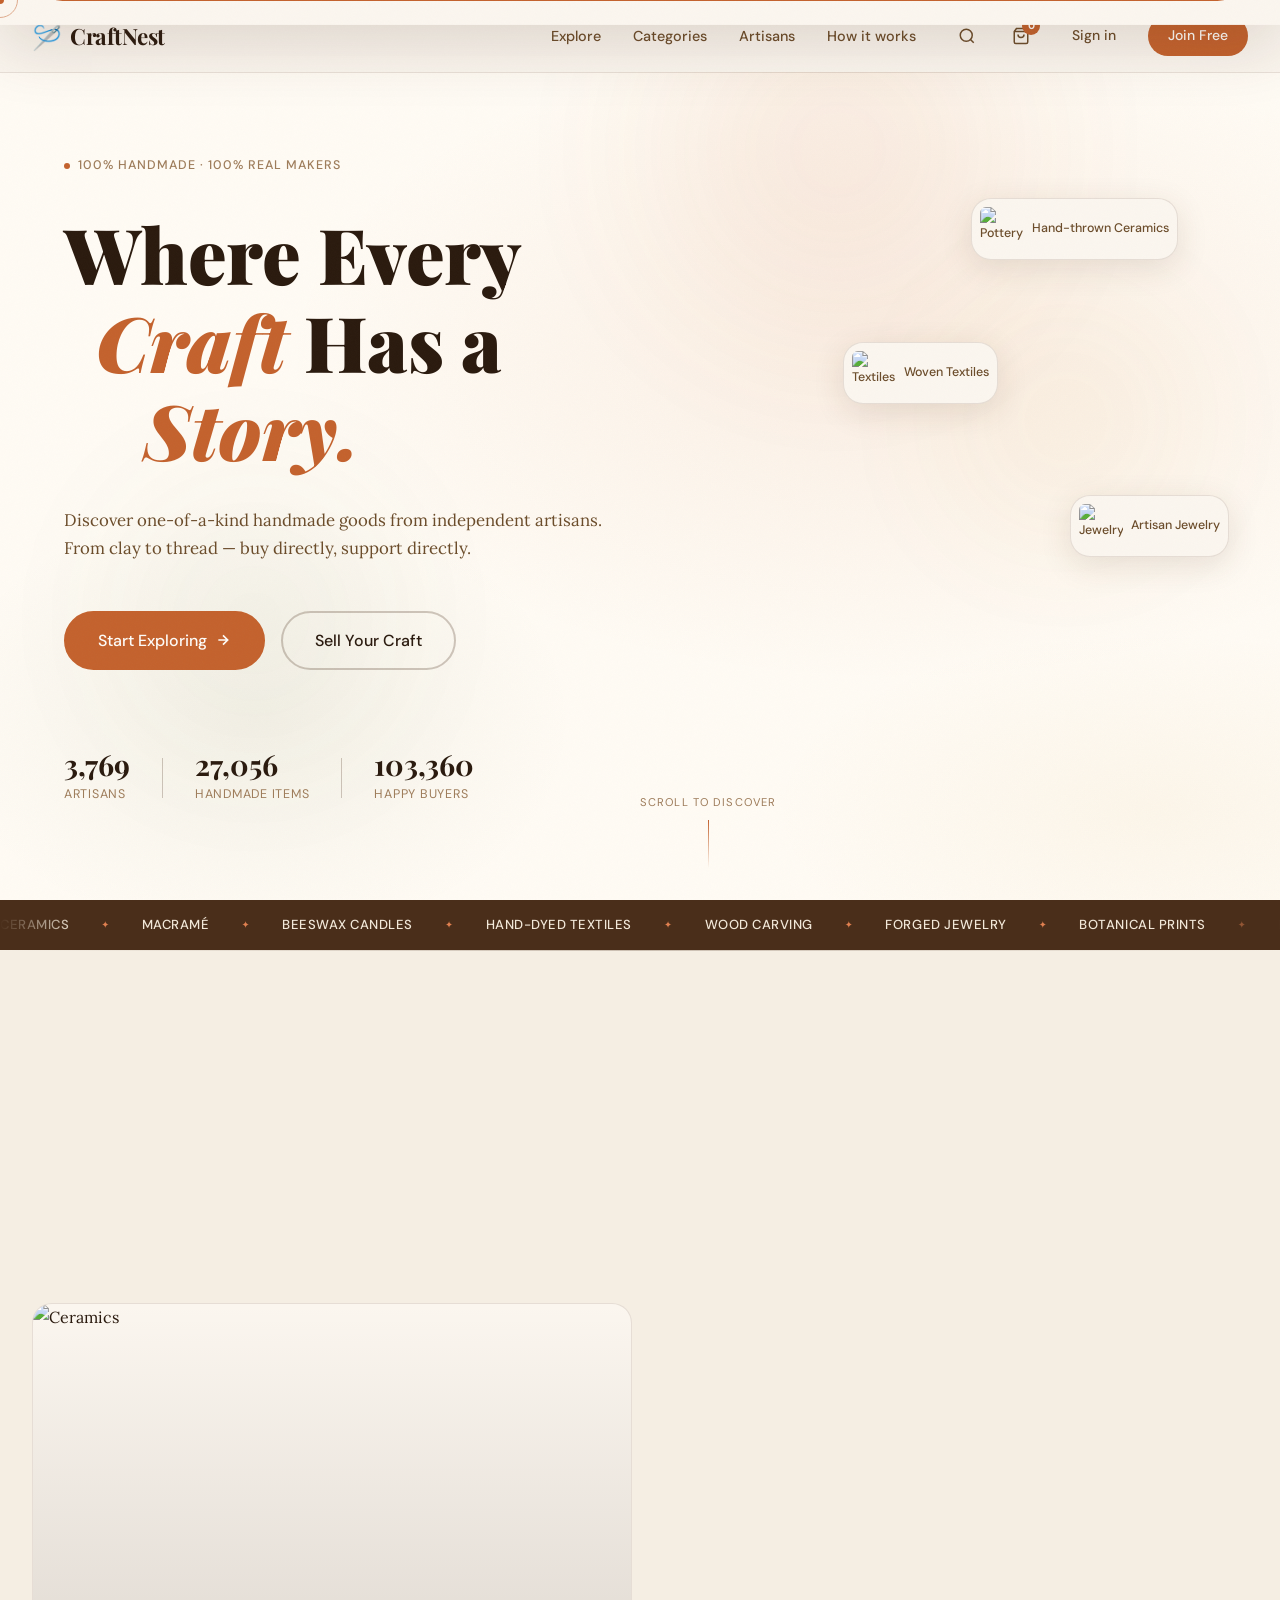
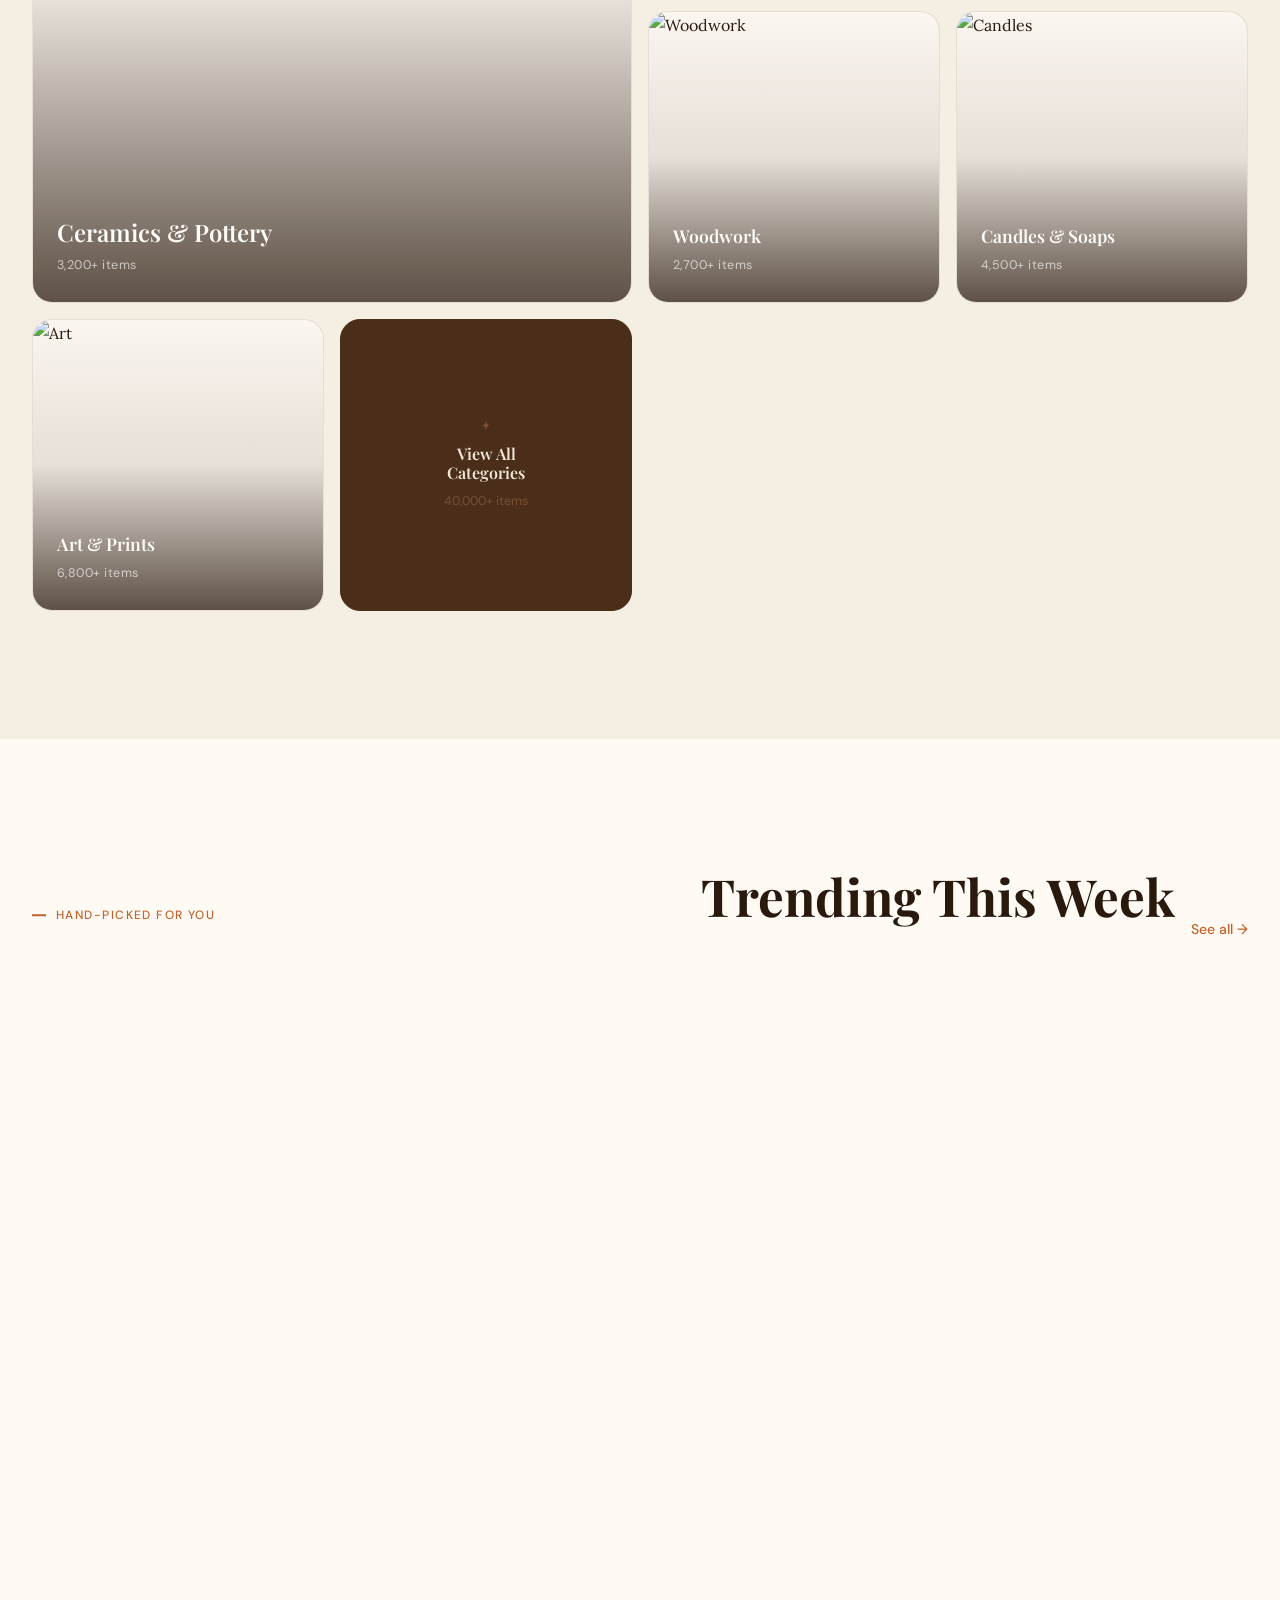
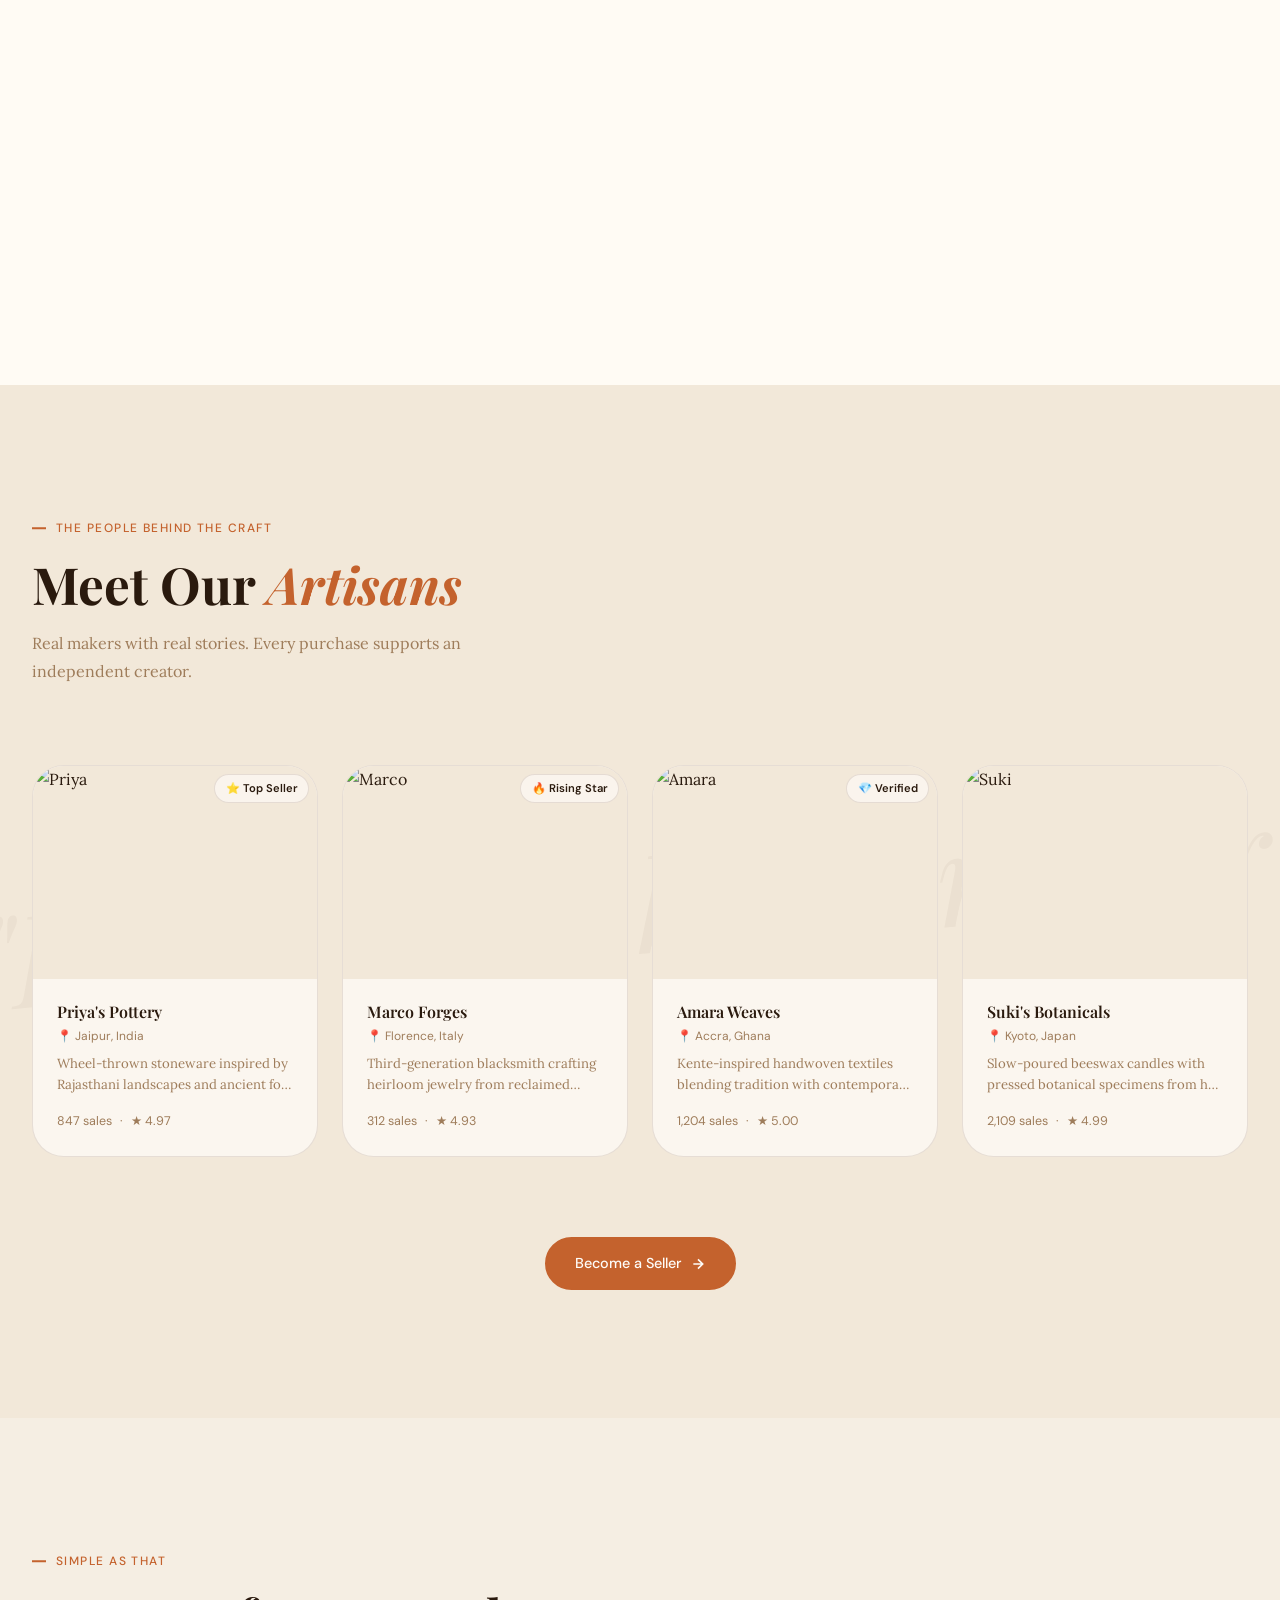
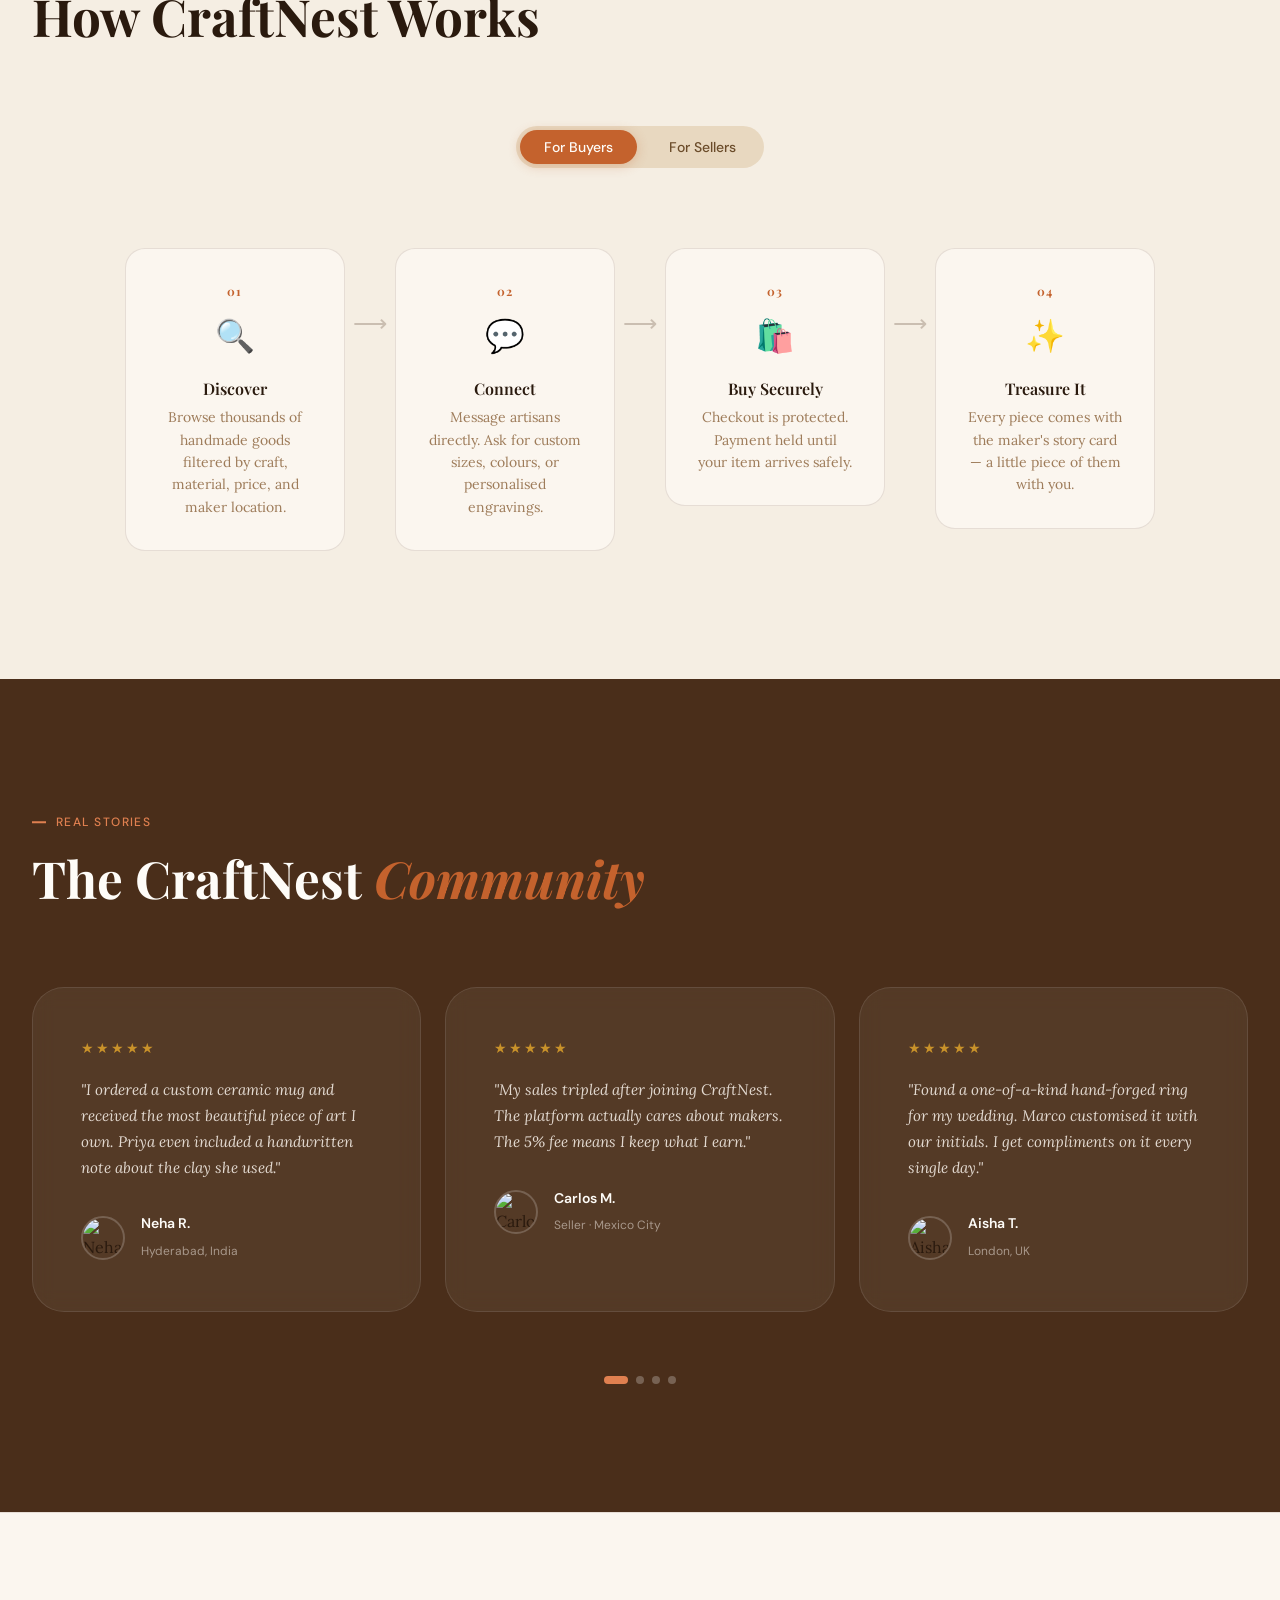
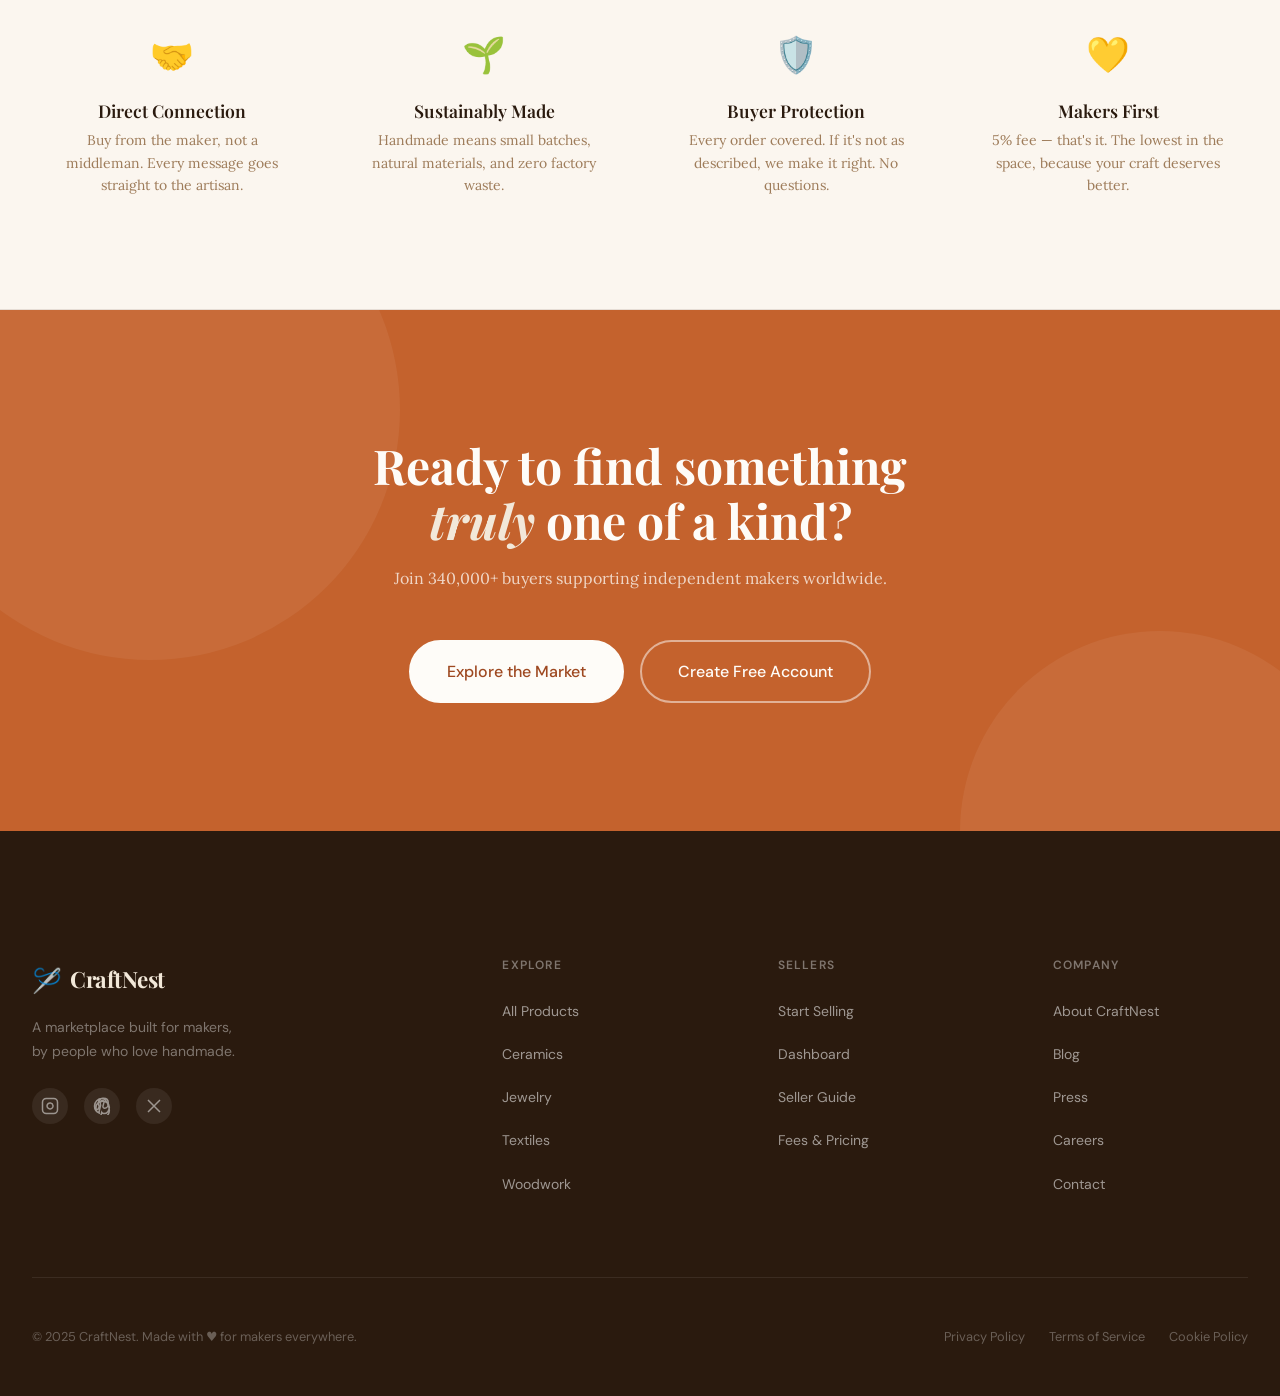
==== commit 37191fa5: "Update index.html" ====
--- a/index.html
+++ b/index.html
@@ -11,6 +11,14 @@
   <link rel="stylesheet" href="styles/components.css" />
   <style>
     /* ── Index-page mobile overrides ── */
+
+    /* Always show navbar bg on index so hero text isn't hidden behind transparent bar */
+    #navbar {
+      background: rgba(251, 246, 239, 0.97);
+      backdrop-filter: blur(20px);
+      -webkit-backdrop-filter: blur(20px);
+      box-shadow: 0 1px 0 var(--border);
+    }
     @media (max-width: 480px) {
       /* Sellers section watermark too large on mobile */
       .sellers-section::before { font-size: 3.5rem; }
@@ -46,7 +54,7 @@
     }
 
     /* Ensure hero never hides behind fixed navbar on any screen */
-    .hero { padding-top: 0; }
+    .hero { padding-top: 0 !important; }
   </style>
 </head>
 <body>
@@ -648,25 +656,28 @@
   </footer>
 
   <script>
-    // ─── Cursor ───
-    const cursor = document.getElementById('cursor');
-    const follower = document.getElementById('cursorFollower');
-    let mx = 0, my = 0, fx = 0, fy = 0;
-    document.addEventListener('mousemove', e => {
-      mx = e.clientX; my = e.clientY;
-      cursor.style.transform = `translate(${mx}px, ${my}px)`;
-    });
-    function animateFollower() {
-      fx += (mx - fx) * 0.1;
-      fy += (my - fy) * 0.1;
-      follower.style.transform = `translate(${fx}px, ${fy}px)`;
-      requestAnimationFrame(animateFollower);
-    }
-    animateFollower();
-    document.querySelectorAll('a, button').forEach(el => {
-      el.addEventListener('mouseenter', () => { cursor.classList.add('hover'); follower.classList.add('hover'); });
-      el.addEventListener('mouseleave', () => { cursor.classList.remove('hover'); follower.classList.remove('hover'); });
-    });
+    // ─── Cursor (inline, no module needed) ───
+    (function() {
+      if (!window.matchMedia('(hover: hover)').matches) return;
+      const cursor   = document.getElementById('cursor');
+      const follower = document.getElementById('cursorFollower');
+      if (!cursor || !follower) return;
+      let mx = 0, my = 0, fx = 0, fy = 0;
+      document.addEventListener('mousemove', e => {
+        mx = e.clientX; my = e.clientY;
+        cursor.style.transform = `translate(${mx}px, ${my}px)`;
+      });
+      (function loop() {
+        fx += (mx - fx) * 0.1;
+        fy += (my - fy) * 0.1;
+        follower.style.transform = `translate(${fx}px, ${fy}px)`;
+        requestAnimationFrame(loop);
+      })();
+      document.querySelectorAll('a, button').forEach(el => {
+        el.addEventListener('mouseenter', () => { cursor.classList.add('hover'); follower.classList.add('hover'); });
+        el.addEventListener('mouseleave', () => { cursor.classList.remove('hover'); follower.classList.remove('hover'); });
+      });
+    })();
 
     // ─── Navbar scroll ───
     const navbar = document.getElementById('navbar');
@@ -745,16 +756,39 @@
       });
     });
 
+    // ─── Shared cart helper (uses cn_cart_v2 — same key as cart.html) ───
+    function addToCartShared(productId, title) {
+      let data = JSON.parse(localStorage.getItem('cn_cart_v2') || '{"items":[]}');
+      if (!data.items) data.items = [];
+      const idx = data.items.findIndex(i => i.productId === String(productId));
+      if (idx > -1) data.items[idx].quantity++;
+      else data.items.push({ productId: String(productId), quantity: 1, variant: null, addedAt: Date.now() });
+      localStorage.setItem('cn_cart_v2', JSON.stringify(data));
+      const count = data.items.reduce((s, i) => s + i.quantity, 0);
+      const badge = document.getElementById('cartBadge');
+      badge.textContent = count;
+      badge.classList.add('pop');
+      setTimeout(() => badge.classList.remove('pop'), 300);
+      // Simple toast
+      const t = document.createElement('div');
+      t.className = 'toast';
+      t.innerHTML = `✅ "${title || 'Item'}" added to cart`;
+      let tc = document.getElementById('toastContainer');
+      if (!tc) { tc = document.createElement('div'); tc.id='toastContainer'; tc.className='toast-container'; document.body.appendChild(tc); }
+      tc.appendChild(t);
+      setTimeout(() => t.remove(), 3500);
+    }
+
     // ─── Featured Products (demo data) ───
     const products = [
-      { id: 1, title: "Moon Phase Ceramic Mug", seller: "Priya's Pottery", price: 1850, currency: "₹", img: "https://images.unsplash.com/photo-1514228742587-6b1558fcca3d?w=400&q=80", rating: 4.9, reviews: 128, tag: "Bestseller" },
-      { id: 2, title: "Hand-forged Silver Ring", seller: "Marco Forges", price: 4200, currency: "₹", img: "https://images.unsplash.com/photo-1611591437281-460bfbe1220a?w=400&q=80", rating: 5.0, reviews: 57, tag: "Custom" },
-      { id: 3, title: "Kente-pattern Wall Tapestry", seller: "Amara Weaves", price: 6800, currency: "₹", img: "https://images.unsplash.com/photo-1558618666-fcd25c85cd64?w=400&q=80", rating: 4.8, reviews: 204, tag: "New" },
-      { id: 4, title: "Pressed Lavender Beeswax Candle", seller: "Suki's Botanicals", price: 950, currency: "₹", img: "https://images.unsplash.com/photo-1602143407151-7111542de6e8?w=400&q=80", rating: 4.9, reviews: 340 },
-      { id: 5, title: "Driftwood Serving Board", seller: "Oak & Stone", price: 2200, currency: "₹", img: "https://images.unsplash.com/photo-1504439468489-c8920d796a29?w=400&q=80", rating: 4.7, reviews: 89, tag: "Eco" },
-      { id: 6, title: "Macramé Plant Hanger Set", seller: "Knotted & Kind", price: 1400, currency: "₹", img: "https://images.unsplash.com/photo-1586023492125-27b2c045efd7?w=400&q=80", rating: 4.8, reviews: 176 },
-      { id: 7, title: "Hand-dyed Indigo Cushion Cover", seller: "Amara Weaves", price: 1650, currency: "₹", img: "https://images.unsplash.com/photo-1555041469-a586c61ea9bc?w=400&q=80", rating: 4.9, reviews: 93 },
-      { id: 8, title: "Botanical Letterpress Print", seller: "Studio Pressed", price: 1100, currency: "₹", img: "https://images.unsplash.com/photo-1541961017774-22349e4a1262?w=400&q=80", rating: 4.6, reviews: 61, tag: "Sale" },
+      { id: 'p1', title: "Moon Phase Ceramic Mug",          seller: "Priya's Pottery",   price: 1850, img: "https://images.unsplash.com/photo-1514228742587-6b1558fcca3d?w=400&q=80", rating: 4.9, reviews: 128, tag: "Bestseller" },
+      { id: 'p2', title: "Hand-forged Silver Ring",          seller: "Marco Forges",      price: 4200, img: "https://images.unsplash.com/photo-1611591437281-460bfbe1220a?w=400&q=80", rating: 5.0, reviews: 57,  tag: "Custom" },
+      { id: 'p3', title: "Kente-pattern Wall Tapestry",      seller: "Amara Weaves",      price: 6800, img: "https://images.unsplash.com/photo-1558618666-fcd25c85cd64?w=400&q=80", rating: 4.8, reviews: 204, tag: "New" },
+      { id: 'p4', title: "Pressed Lavender Beeswax Candle",  seller: "Suki's Botanicals", price: 950,  img: "https://images.unsplash.com/photo-1602143407151-7111542de6e8?w=400&q=80", rating: 4.9, reviews: 340, tag: null },
+      { id: 'p5', title: "Driftwood Serving Board",           seller: "Oak & Stone",       price: 2200, img: "https://images.unsplash.com/photo-1504439468489-c8920d796a29?w=400&q=80", rating: 4.7, reviews: 89,  tag: "Eco" },
+      { id: 'p6', title: "Macramé Plant Hanger Set",          seller: "Knotted & Kind",    price: 1400, img: "https://images.unsplash.com/photo-1586023492125-27b2c045efd7?w=400&q=80", rating: 4.8, reviews: 176, tag: null },
+      { id: 'p7', title: "Hand-dyed Indigo Cushion Cover",    seller: "Amara Weaves",      price: 1650, img: "https://images.unsplash.com/photo-1555041469-a586c61ea9bc?w=400&q=80", rating: 4.9, reviews: 93,  tag: null },
+      { id: 'p8', title: "Botanical Letterpress Print",       seller: "Studio Pressed",    price: 1100, img: "https://images.unsplash.com/photo-1541961017774-22349e4a1262?w=400&q=80", rating: 4.6, reviews: 61,  tag: "Sale" },
     ];
 
     const grid = document.getElementById('featuredGrid');
@@ -769,34 +803,23 @@
           <button class="product-wishlist" onclick="event.preventDefault();this.classList.toggle('active')" aria-label="Wishlist">
             <svg width="16" height="16" viewBox="0 0 24 24" fill="none" stroke="currentColor" stroke-width="2"><path d="M20.84 4.61a5.5 5.5 0 0 0-7.78 0L12 5.67l-1.06-1.06a5.5 5.5 0 0 0-7.78 7.78l1.06 1.06L12 21.23l7.78-7.78 1.06-1.06a5.5 5.5 0 0 0 0-7.78z"/></svg>
           </button>
-          <button class="product-quick-add" onclick="event.preventDefault();addToCart(${p.id})">+ Add to Cart</button>
+          <button class="product-quick-add" onclick="event.preventDefault();addToCartShared('${p.id}','${p.title.replace(/'/g,"\\'")}')">+ Add to Cart</button>
         </div>
         <div class="product-info">
           <span class="product-seller">${p.seller}</span>
           <h3 class="product-title">${p.title}</h3>
           <div class="product-meta">
             <span class="product-rating">★ ${p.rating} <span class="review-count">(${p.reviews})</span></span>
-            <span class="product-price">${p.currency}${p.price.toLocaleString()}</span>
-          </div>
-        </div>
-      `;
+            <span class="product-price">₹${p.price.toLocaleString()}</span>
+          </div>
+        </div>`;
       grid.appendChild(card);
       setTimeout(() => revealObs.observe(card), 50);
     });
 
-    // ─── Cart ───
-    function addToCart(id) {
-      let cart = JSON.parse(localStorage.getItem('cn_cart') || '[]');
-      if (!cart.includes(id)) cart.push(id);
-      localStorage.setItem('cn_cart', JSON.stringify(cart));
-      const badge = document.getElementById('cartBadge');
-      badge.textContent = cart.length;
-      badge.classList.add('pop');
-      setTimeout(() => badge.classList.remove('pop'), 300);
-    }
-    // Load cart count
-    const savedCart = JSON.parse(localStorage.getItem('cn_cart') || '[]');
-    document.getElementById('cartBadge').textContent = savedCart.length;
+    // ─── Cart badge on load (read cn_cart_v2) ───
+    const savedCart = JSON.parse(localStorage.getItem('cn_cart_v2') || '{"items":[]}');
+    document.getElementById('cartBadge').textContent = (savedCart.items || []).reduce((s, i) => s + i.quantity, 0);
 
     // ─── Testimonials slider ───
     const track = document.getElementById('testimonialsTrack');
@@ -805,7 +828,7 @@
     function goToSlide(i) {
       currentSlide = i;
       const cards = track.querySelectorAll('.testimonial-card');
-      const w = cards[0].offsetWidth + 24; // gap
+      const w = cards[0].offsetWidth + 24;
       track.style.transform = `translateX(-${i * w}px)`;
       dots.forEach((d, j) => d.classList.toggle('active', j === i));
     }
--- a/styles/main.css
+++ b/styles/main.css
@@ -561,7 +561,7 @@
   align-items: center;
   overflow: hidden;
   background: var(--cream);
-  padding-top: var(--nav-h);
+  /* No padding-top here — hero-content handles navbar offset */
 }
 
 /* Animated gradient background */
@@ -659,7 +659,7 @@
   position: relative;
   z-index: 2;
   max-width: 700px;
-  padding: var(--space-4xl) var(--space-xl) var(--space-3xl);
+  padding: calc(var(--nav-h) + var(--space-xl)) var(--space-xl) var(--space-2xl);
   margin-left: max(var(--space-xl), calc((100vw - var(--max-width)) / 2 + var(--space-xl)));
 }
 
@@ -1855,3 +1855,270 @@
   .hero-float-card, .blob { display: none; }
   body { cursor: auto; }
 }
+
+/* ═══════════════════════════════════════════════
+   35. MOBILE RESPONSIVE — GLOBAL OVERRIDES
+   Covers all breakpoints for every section
+   on the index/landing page and shared elements
+═══════════════════════════════════════════════ */
+
+/* ── Tablet (≤ 1024px) ── */
+@media (max-width: 1024px) {
+  :root { --nav-h: 64px; }
+
+  .hero-float-card { display: none; }
+
+  .hero-content {
+    padding: calc(var(--nav-h) + var(--space-2xl)) var(--space-xl) var(--space-2xl);
+    margin-left: 0;
+    max-width: 100%;
+  }
+
+  .hero-title .line-2 { padding-left: 1rem; }
+  .hero-title .line-3 { padding-left: 2.5rem; }
+
+  .hero-stats {
+    gap: var(--space-lg);
+  }
+
+  .stat-num { font-size: 1.4rem; }
+}
+
+/* ── Mobile (≤ 768px) ── */
+@media (max-width: 768px) {
+  :root {
+    --nav-h:     60px;
+    --space-4xl: 4rem;
+    --space-3xl: 3rem;
+  }
+
+  /* Navbar */
+  .nav-inner { padding: 0 var(--space-lg); }
+
+  /* Hero */
+  .hero {
+    min-height: 100svh;
+    align-items: flex-start;
+  }
+
+  .hero-content {
+    padding: calc(var(--nav-h) + var(--space-2xl)) var(--space-lg) var(--space-2xl);
+    text-align: left;
+  }
+
+  .hero-title .line-2 { padding-left: 0; }
+  .hero-title .line-3 { padding-left: 1rem; }
+
+  .hero-sub { font-size: 0.95rem; }
+
+  .hero-cta-group {
+    flex-direction: column;
+    align-items: flex-start;
+  }
+
+  .btn-hero { width: 100%; justify-content: center; }
+
+  .hero-stats {
+    gap: var(--space-md);
+    flex-wrap: wrap;
+  }
+
+  .stat-num  { font-size: 1.2rem; }
+  .stat-label { font-size: 0.7rem; }
+
+  .hero-scroll-hint { display: none; }
+
+  /* Marquee */
+  .marquee-track { font-size: 0.72rem; gap: var(--space-lg); }
+
+  /* Section headers */
+  .section-header { margin-bottom: var(--space-2xl); }
+  .section-title  { font-size: clamp(1.5rem, 5vw, 2.2rem); }
+
+  /* Categories */
+  .categories-section { padding: var(--space-3xl) 0; }
+
+  .categories-grid {
+    grid-template-columns: 1fr 1fr;
+    gap: var(--space-sm);
+  }
+
+  .cat-large {
+    grid-column: 1 / -1;
+    aspect-ratio: 16 / 7;
+  }
+
+  .cat-all {
+    grid-column: 1 / -1;
+    aspect-ratio: auto;
+    min-height: 100px;
+  }
+
+  /* Products grid */
+  .products-grid {
+    grid-template-columns: repeat(2, 1fr);
+    gap: var(--space-md);
+  }
+
+  /* Sellers grid */
+  .sellers-grid {
+    grid-template-columns: repeat(2, 1fr);
+    gap: var(--space-md);
+  }
+
+  /* How it works */
+  .how-section { padding: var(--space-3xl) 0; }
+
+  .how-steps {
+    flex-direction: column;
+    align-items: stretch;
+    gap: var(--space-md);
+  }
+
+  .how-step {
+    max-width: 100%;
+    text-align: left;
+    display: flex;
+    flex-direction: row;
+    gap: var(--space-lg);
+    align-items: flex-start;
+    padding: var(--space-lg);
+  }
+
+  .step-icon { font-size: 1.5rem; margin: 0; flex-shrink: 0; }
+  .step-num  { margin: 0 0 4px 0; }
+  .how-step-arrow { display: none; }
+
+  /* Testimonials */
+  .testimonials-track { gap: var(--space-md); }
+  .testimonial-card { flex: 0 0 88vw; padding: var(--space-xl); }
+
+  /* Values */
+  .values-grid {
+    grid-template-columns: repeat(2, 1fr);
+    gap: var(--space-lg);
+  }
+
+  .value-item { padding: var(--space-lg) var(--space-md); }
+
+  /* CTA banner */
+  .cta-banner { padding: var(--space-3xl) 0; }
+  .cta-buttons {
+    flex-direction: column;
+    align-items: center;
+  }
+  .btn-large { width: 100%; max-width: 280px; justify-content: center; }
+
+  /* Footer */
+  .footer { padding: var(--space-3xl) 0 var(--space-2xl); }
+
+  .footer-top {
+    grid-template-columns: 1fr;
+    gap: var(--space-2xl);
+  }
+
+  .footer-bottom {
+    flex-direction: column;
+    align-items: center;
+    text-align: center;
+  }
+
+  .footer-legal { flex-wrap: wrap; justify-content: center; gap: var(--space-md); }
+}
+
+/* ── Small mobile (≤ 480px) ── */
+@media (max-width: 480px) {
+  :root { --nav-h: 56px; }
+
+  .container { padding: 0 var(--space-md); }
+
+  /* Hero title even tighter */
+  .hero-content {
+    padding: calc(var(--nav-h) + var(--space-xl)) var(--space-md) var(--space-xl);
+  }
+
+  .hero-title .line-3 { padding-left: 0.5rem; }
+
+  .hero-stats {
+    display: grid;
+    grid-template-columns: 1fr 1fr;
+    gap: var(--space-md);
+  }
+
+  .stat-divider { display: none; }
+
+  /* Single column grids */
+  .products-grid {
+    grid-template-columns: 1fr 1fr;
+    gap: var(--space-sm);
+  }
+
+  .product-card .product-info { padding: var(--space-sm); }
+  .product-title { font-size: 0.82rem; }
+
+  .sellers-grid { grid-template-columns: 1fr; }
+
+  .values-grid  { grid-template-columns: 1fr; }
+
+  .categories-grid {
+    grid-template-columns: 1fr 1fr;
+    gap: var(--space-sm);
+  }
+
+  .cat-large { aspect-ratio: 16 / 8; }
+
+  /* CTA */
+  .cta-banner h2 { font-size: 1.5rem; }
+
+  /* Testimonials full width */
+  .testimonial-card { flex: 0 0 92vw; }
+
+  /* Marquee smaller */
+  .marquee-strip { padding: 0.6rem 0; }
+  .marquee-track { font-size: 0.68rem; }
+
+  /* How it works */
+  .how-tabs {
+    width: 100%;
+  }
+  .how-tab { font-size: 0.78rem; padding: 0.5rem 0.75rem; }
+}
+
+/* ── Very small (≤ 360px) ── */
+@media (max-width: 360px) {
+  .hero-content { padding-left: var(--space-md); padding-right: var(--space-md); }
+  .products-grid { grid-template-columns: 1fr; }
+  .categories-grid { grid-template-columns: 1fr; }
+  .cat-large { aspect-ratio: 4/3; }
+}
+
+/* ── Touch device: disable custom cursor ── */
+@media (hover: none), (pointer: coarse) {
+  .cursor, .cursor-follower { display: none !important; }
+  body { cursor: auto !important; }
+}
+
+/* ── Safe area insets for notched phones (iPhone X+) ── */
+@supports (padding-bottom: env(safe-area-inset-bottom)) {
+  .bottom-nav {
+    padding-bottom: max(var(--space-sm), env(safe-area-inset-bottom));
+  }
+
+  .navbar {
+    padding-top: env(safe-area-inset-top);
+  }
+}
+
+/* ── Landscape mobile ── */
+@media (max-width: 812px) and (orientation: landscape) {
+  .hero {
+    min-height: auto;
+    padding-bottom: var(--space-2xl);
+  }
+
+  .hero-content {
+    padding-top: calc(var(--nav-h) + var(--space-lg));
+  }
+
+  .hero-float-card { display: none; }
+}
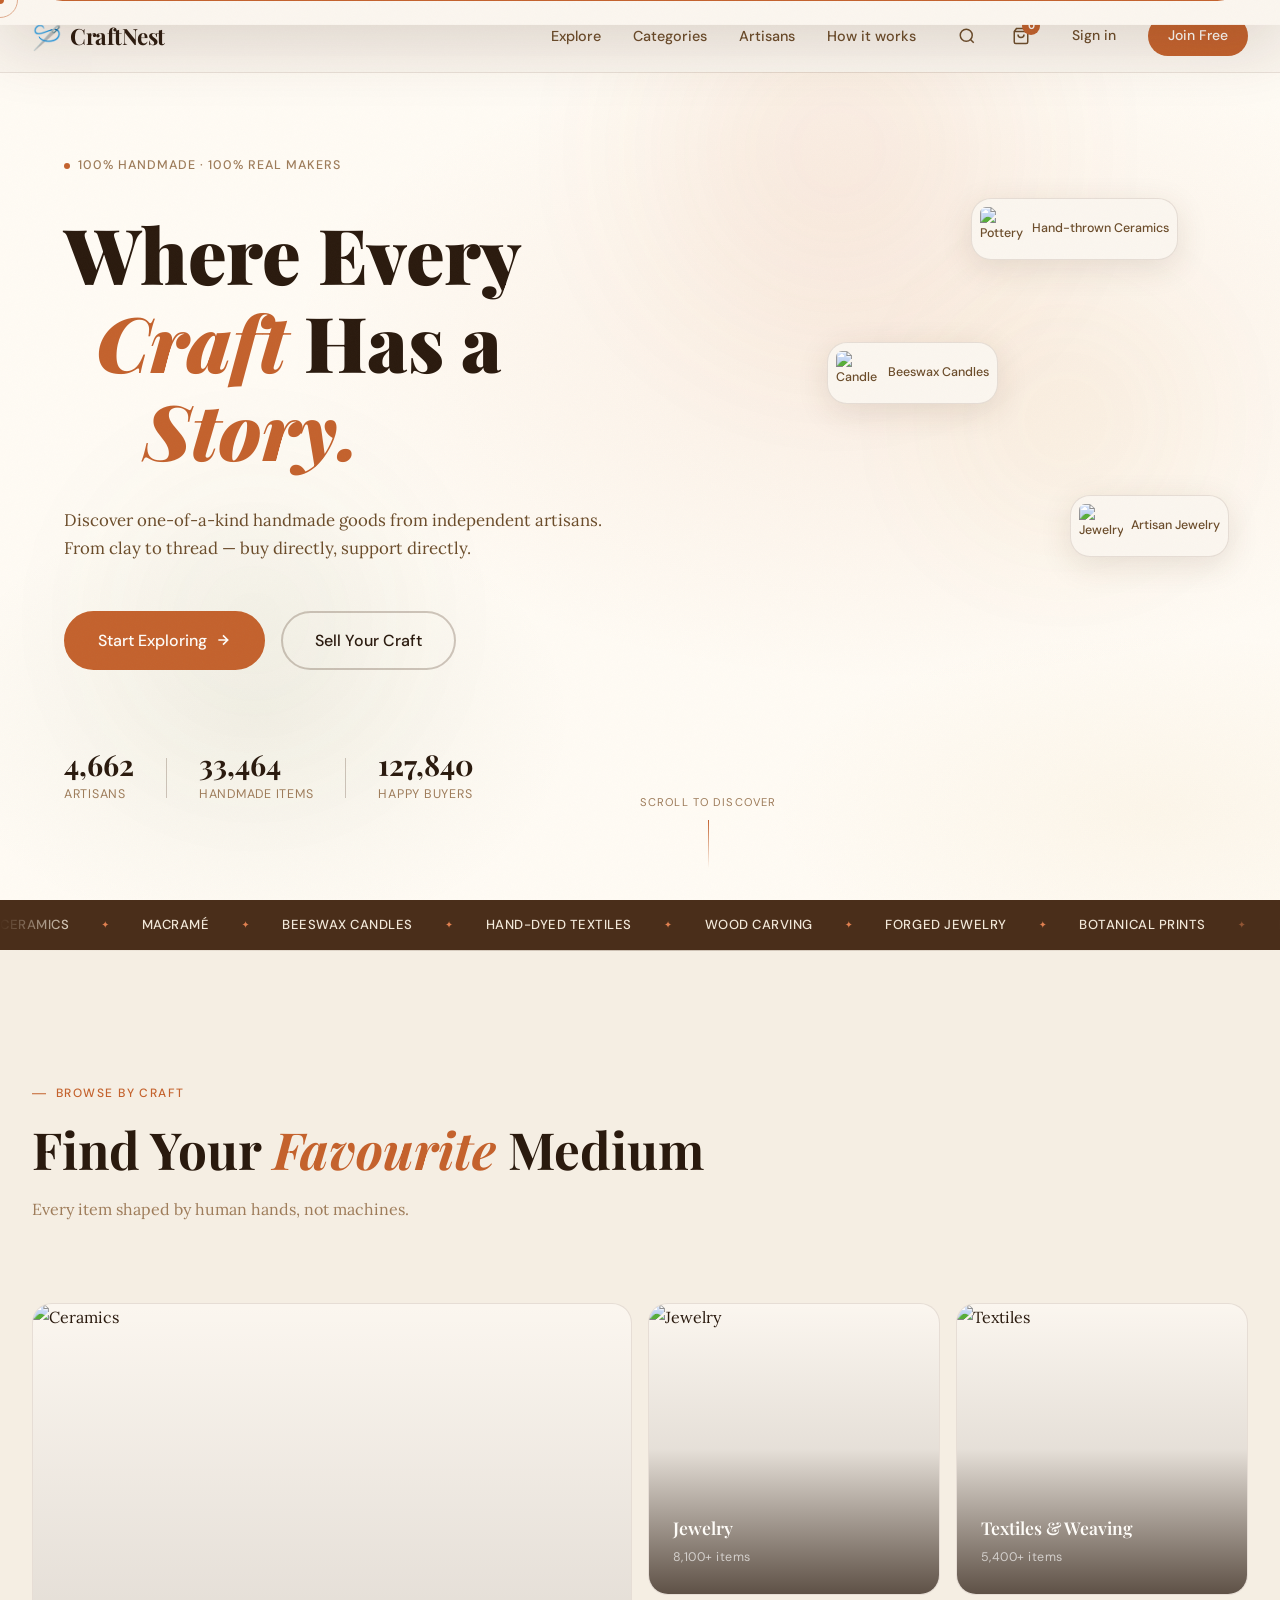
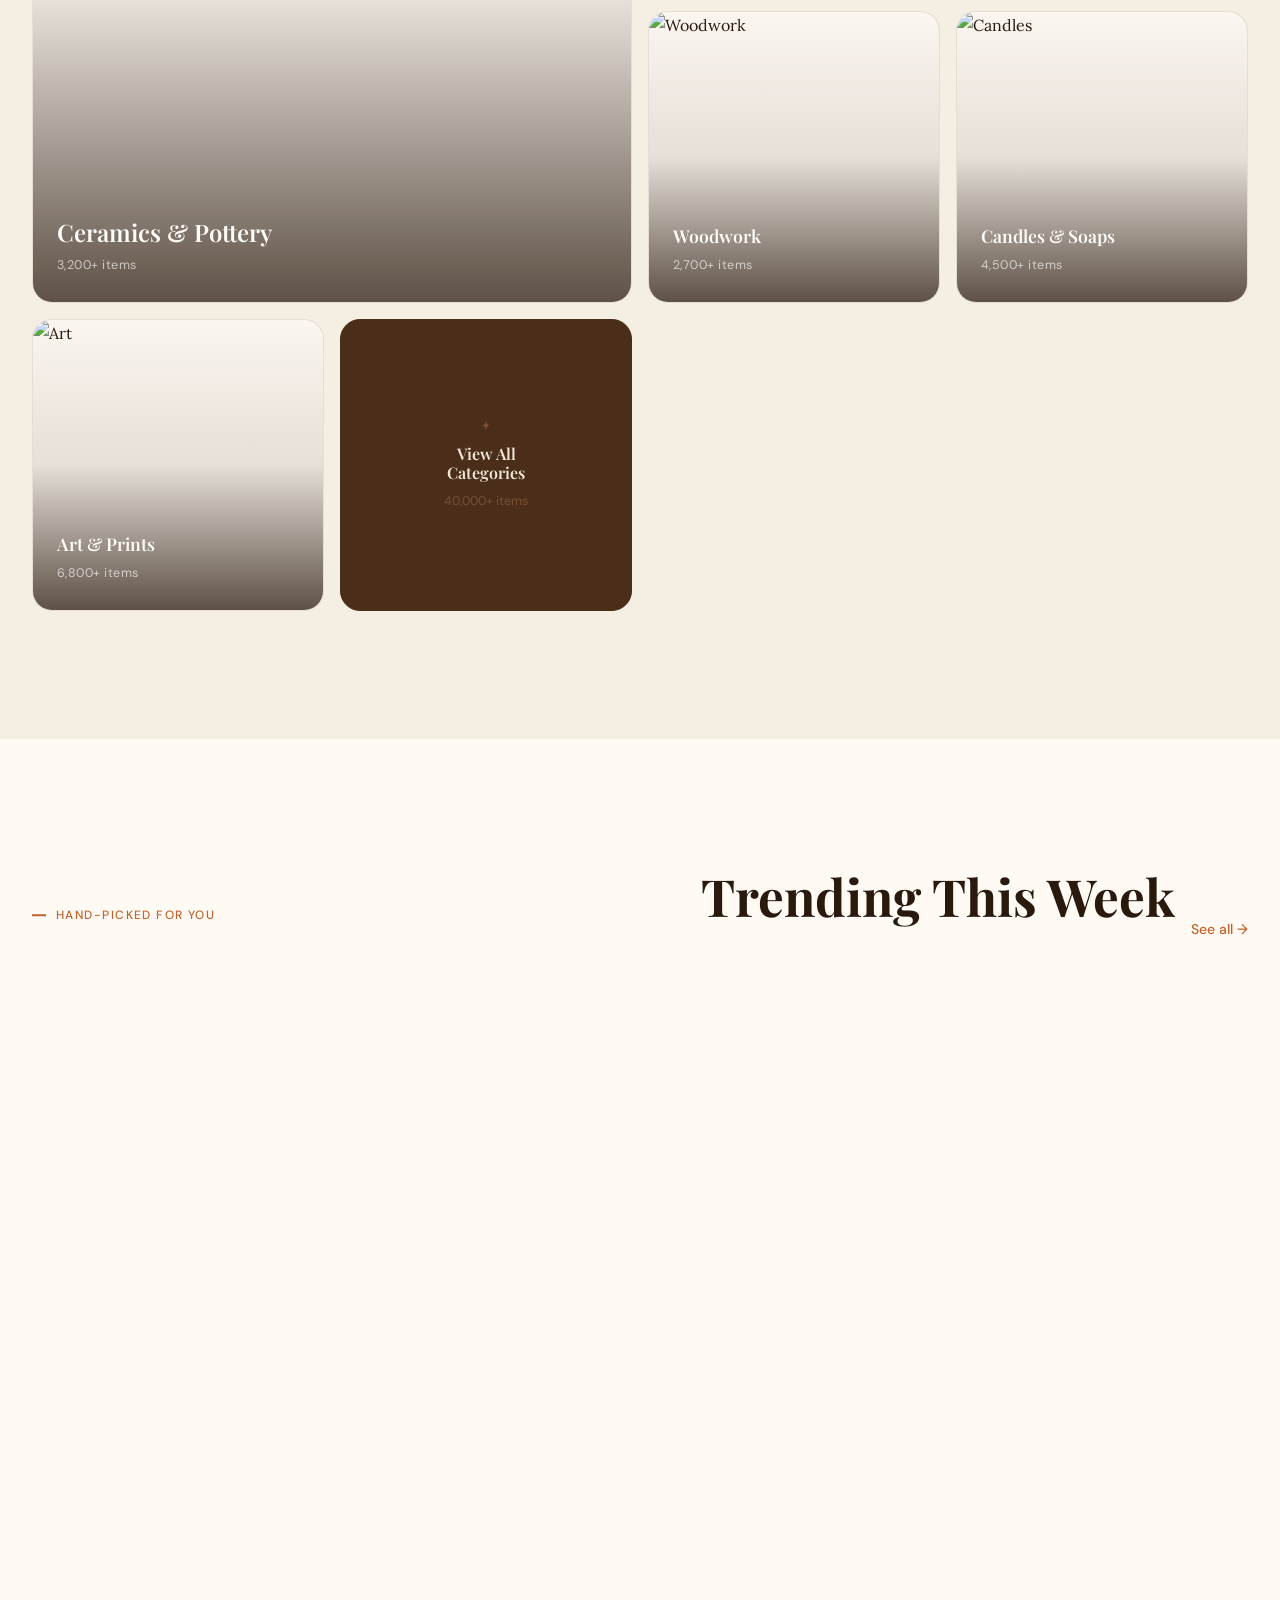
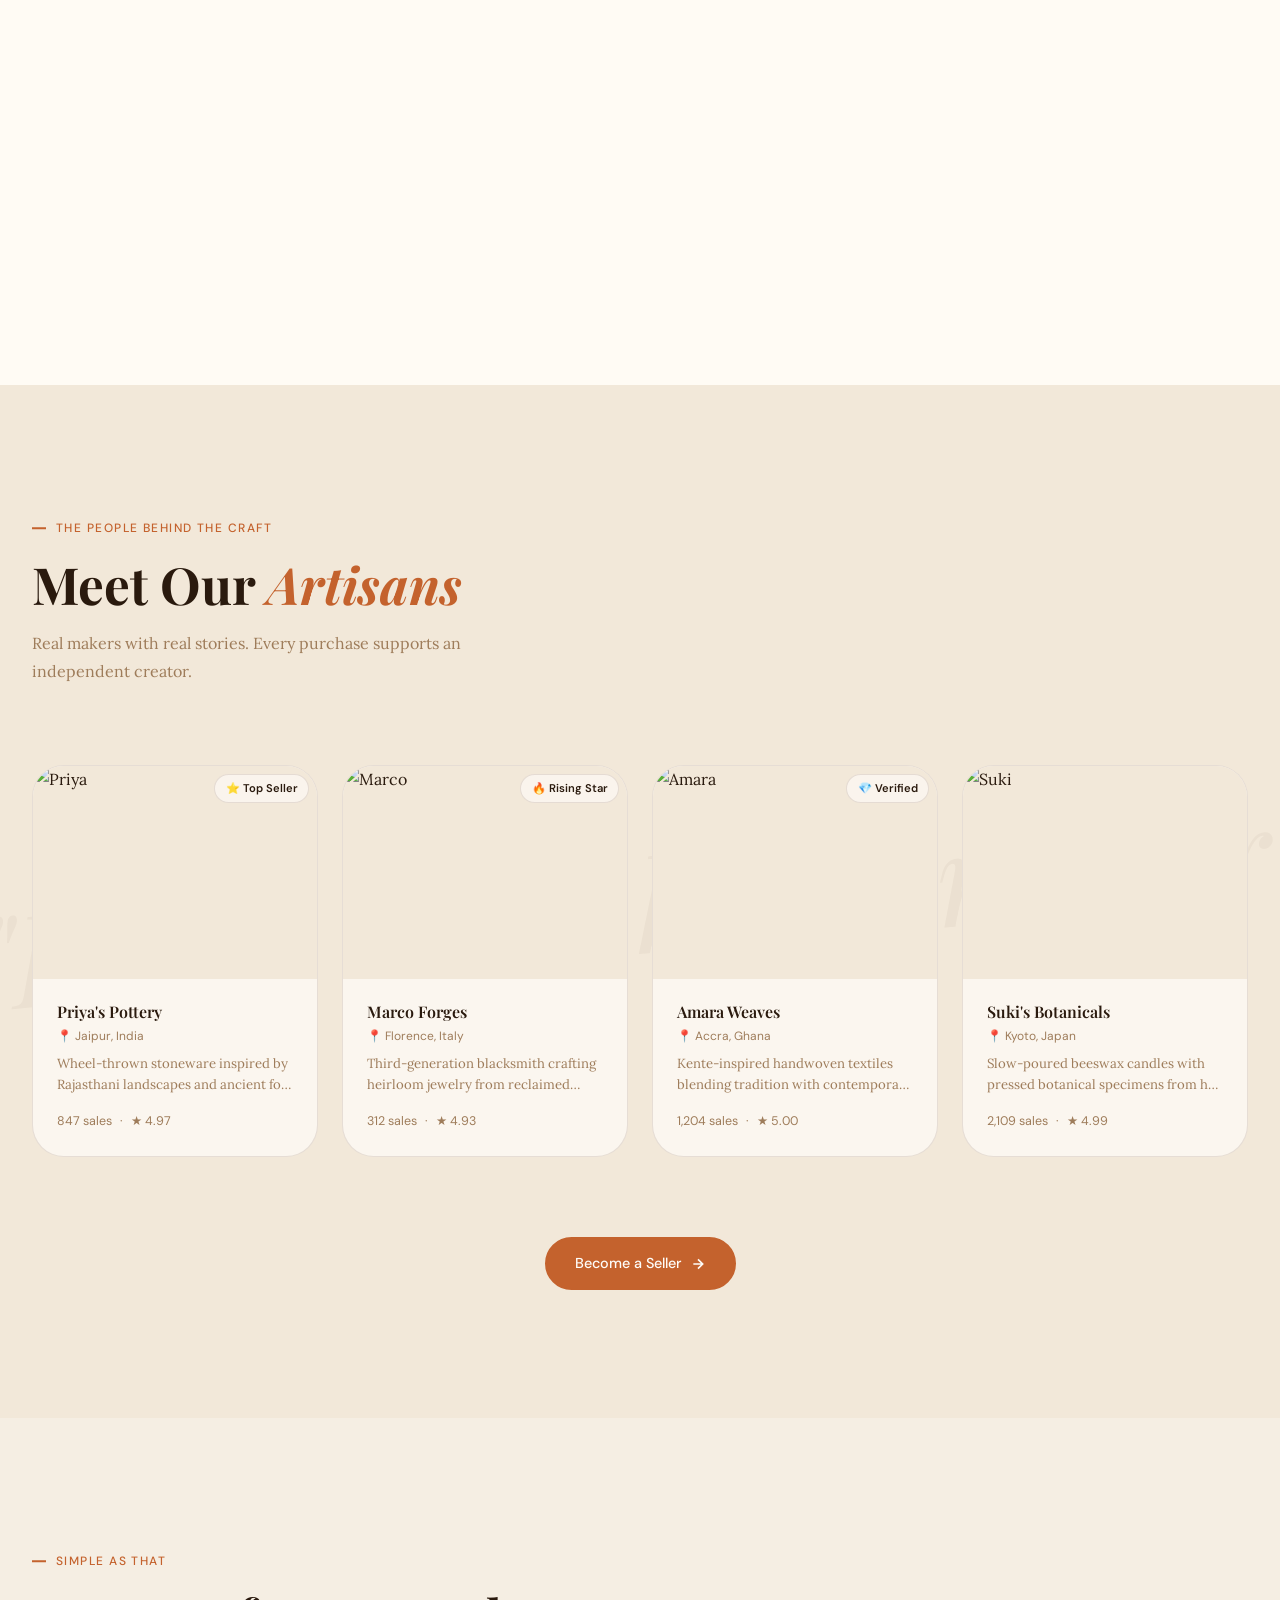
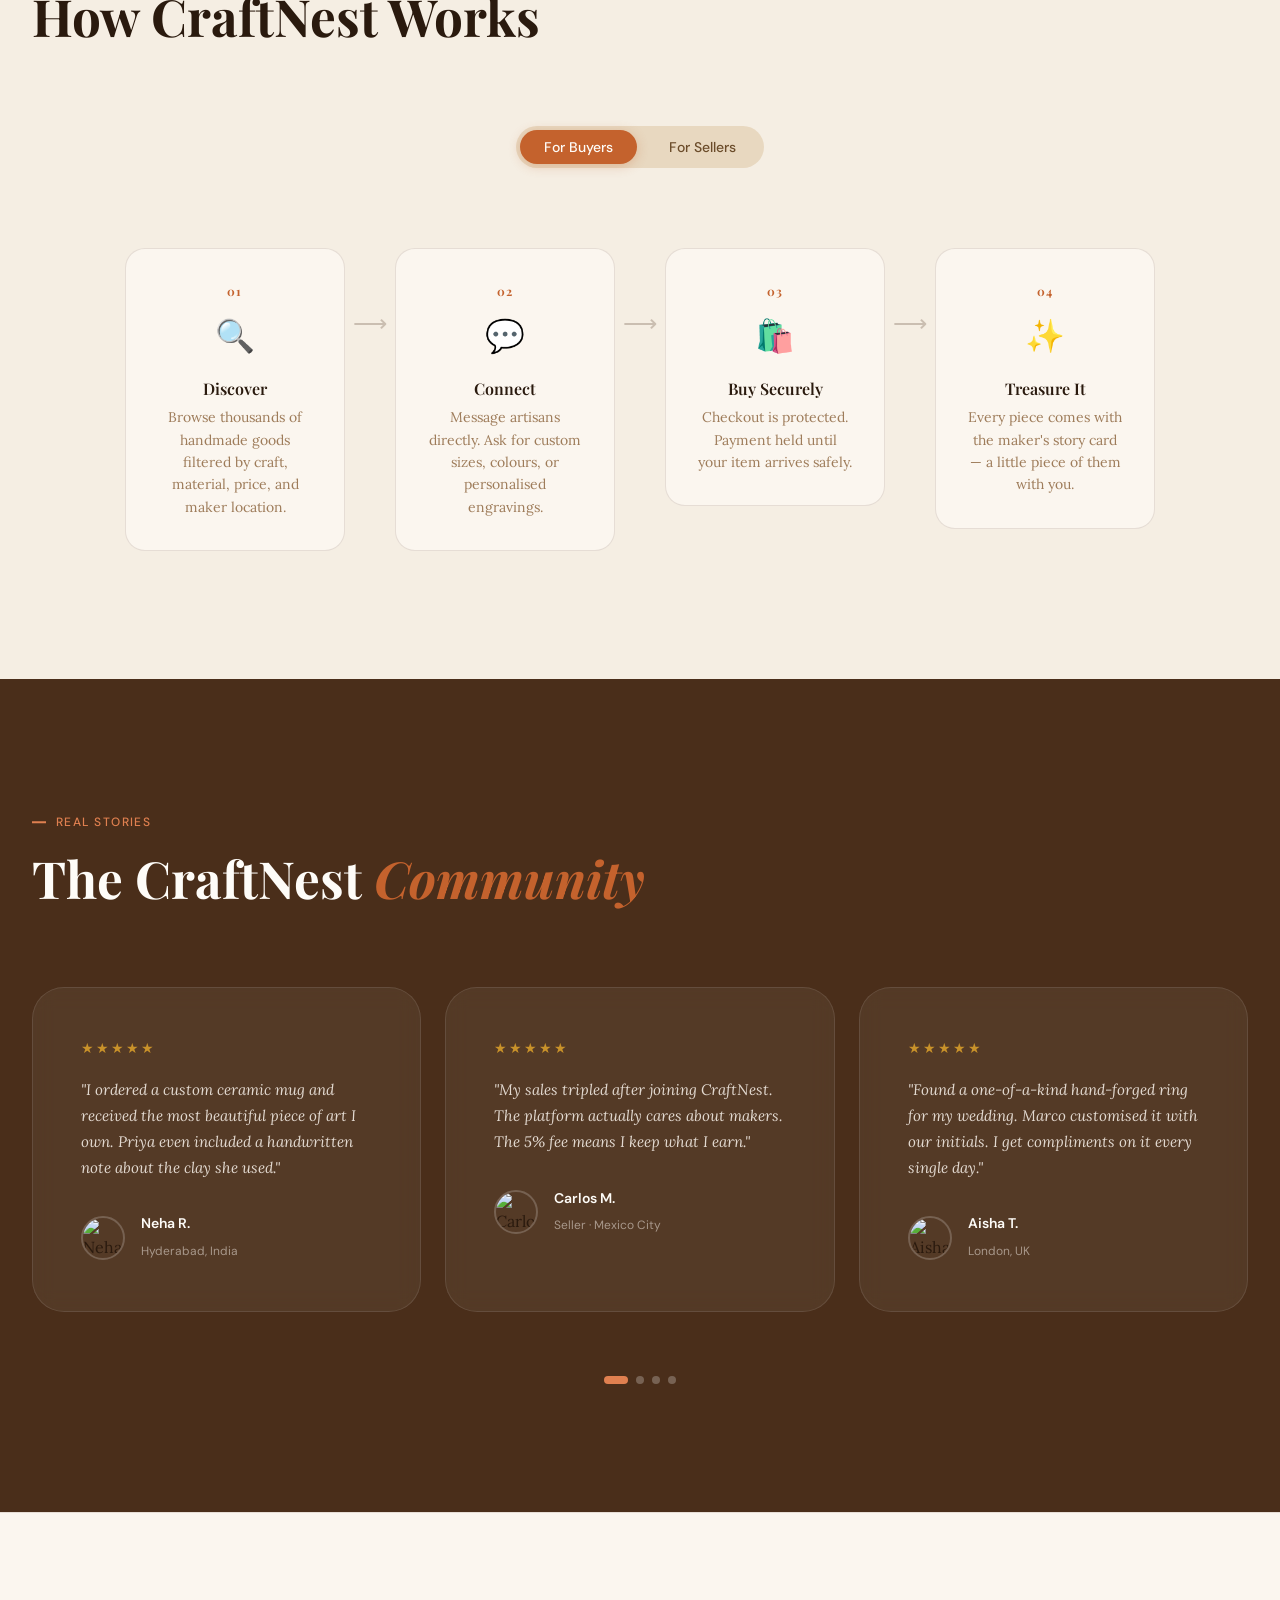
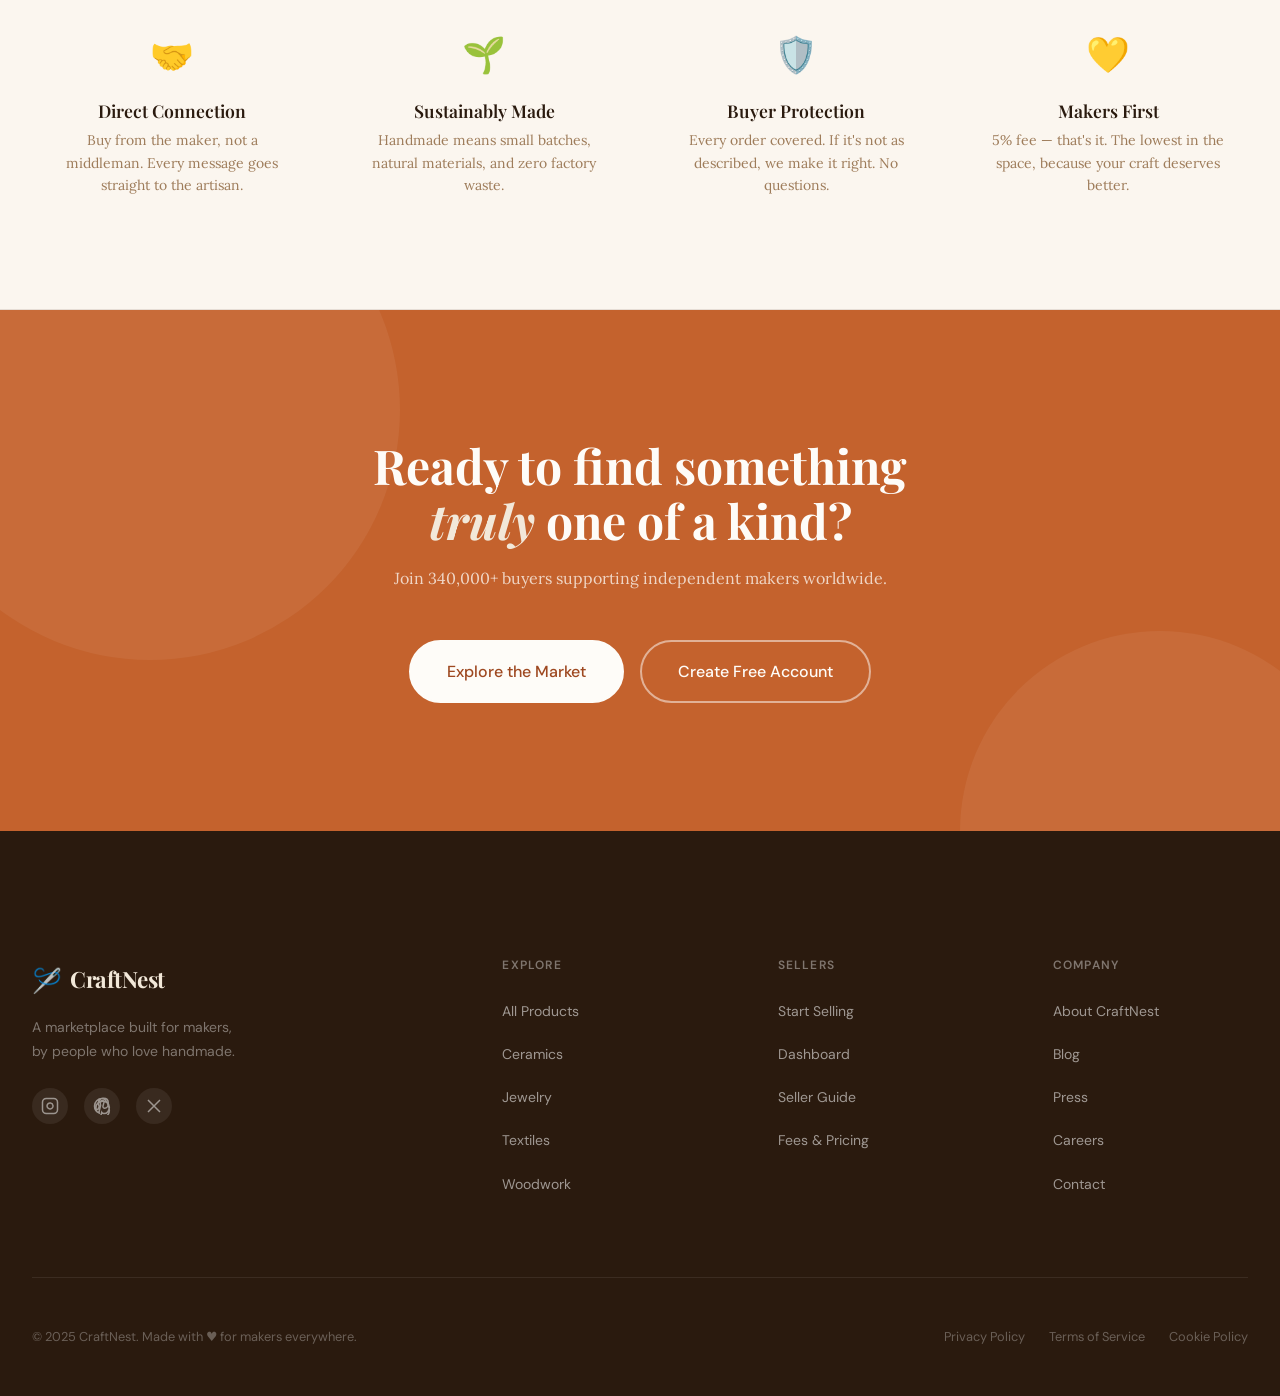
==== commit d10afb97: "Update image sources and meta tags in index.html" ====
--- a/index.html
+++ b/index.html
@@ -4,6 +4,9 @@
   <meta charset="UTF-8" />
   <meta name="viewport" content="width=device-width, initial-scale=1.0" />
   <title>CraftNest — Handmade Marketplace</title>
+  <meta name="theme-color" content="#FFFBF4" />
+  <meta name="msapplication-navbutton-color" content="#FFFBF4" />
+  <meta name="apple-mobile-web-app-status-bar-style" content="default" />
   <link rel="preconnect" href="https://fonts.googleapis.com" />
   <link rel="preconnect" href="https://fonts.gstatic.com" crossorigin />
   <link href="https://fonts.googleapis.com/css2?family=Playfair+Display:ital,wght@0,400;0,700;0,900;1,400;1,700&family=Lora:ital,wght@0,400;0,500;1,400&family=DM+Sans:wght@300;400;500&display=swap" rel="stylesheet" />
@@ -119,16 +122,16 @@
 
     <!-- Floating product cards (decorative, hidden on mobile via CSS) -->
     <div class="hero-float-card float-card-1" data-depth="0.3">
-      <img src="https://images.unsplash.com/photo-1578749556568-bc2c40e68b61?w=200&q=80" alt="Pottery" />
+      <img src="https://images.unsplash.com/photo-1565193566173-7a0ee3dbe261?w=200&q=80" alt="Pottery" />
       <span>Hand-thrown Ceramics</span>
     </div>
     <div class="hero-float-card float-card-2" data-depth="0.5">
-      <img src="https://images.unsplash.com/photo-1558618666-fcd25c85cd64?w=200&q=80" alt="Jewelry" />
+      <img src="https://images.unsplash.com/photo-1611591437281-460bfbe1220a?w=200&q=80" alt="Jewelry" />
       <span>Artisan Jewelry</span>
     </div>
     <div class="hero-float-card float-card-3" data-depth="0.2">
-      <img src="https://images.unsplash.com/photo-1586023492125-27b2c045efd7?w=200&q=80" alt="Textiles" />
-      <span>Woven Textiles</span>
+      <img src="https://images.unsplash.com/photo-1602143407151-7111542de6e8?w=200&q=80" alt="Candle" />
+      <span>Beeswax Candles</span>
     </div>
 
     <div class="hero-content">
@@ -232,7 +235,7 @@
 
         <a href="pages/marketplace.html?cat=jewelry" class="cat-card" data-cat="jewelry">
           <div class="cat-img-wrap">
-            <img src="https://images.unsplash.com/photo-1535632066927-ab7c9ab60908?w=400&q=80" alt="Jewelry" />
+            <img src="https://images.unsplash.com/photo-1611591437281-460bfbe1220a?w=400&q=80" alt="Jewelry" />
           </div>
           <div class="cat-info">
             <h3>Jewelry</h3>
@@ -243,7 +246,7 @@
 
         <a href="pages/marketplace.html?cat=textiles" class="cat-card" data-cat="textiles">
           <div class="cat-img-wrap">
-            <img src="https://images.unsplash.com/photo-1558618666-fcd25c85cd64?w=400&q=80" alt="Textiles" />
+            <img src="https://images.unsplash.com/photo-1528360983277-13d401cdc186?w=400&q=80" alt="Textiles" />
           </div>
           <div class="cat-info">
             <h3>Textiles & Weaving</h3>
@@ -276,7 +279,7 @@
 
         <a href="pages/marketplace.html?cat=art" class="cat-card" data-cat="art">
           <div class="cat-img-wrap">
-            <img src="https://images.unsplash.com/photo-1541961017774-22349e4a1262?w=400&q=80" alt="Art" />
+            <img src="https://images.unsplash.com/photo-1579783902614-a3fb3927b6a5?w=400&q=80" alt="Art" />
           </div>
           <div class="cat-info">
             <h3>Art & Prints</h3>
@@ -781,14 +784,14 @@
 
     // ─── Featured Products (demo data) ───
     const products = [
-      { id: 'p1', title: "Moon Phase Ceramic Mug",          seller: "Priya's Pottery",   price: 1850, img: "https://images.unsplash.com/photo-1514228742587-6b1558fcca3d?w=400&q=80", rating: 4.9, reviews: 128, tag: "Bestseller" },
+      { id: 'p1', title: "Moon Phase Ceramic Mug",          seller: "Priya's Pottery",   price: 1850, img: "https://images.unsplash.com/photo-1565193566173-7a0ee3dbe261?w=400&q=80", rating: 4.9, reviews: 128, tag: "Bestseller" },
       { id: 'p2', title: "Hand-forged Silver Ring",          seller: "Marco Forges",      price: 4200, img: "https://images.unsplash.com/photo-1611591437281-460bfbe1220a?w=400&q=80", rating: 5.0, reviews: 57,  tag: "Custom" },
-      { id: 'p3', title: "Kente-pattern Wall Tapestry",      seller: "Amara Weaves",      price: 6800, img: "https://images.unsplash.com/photo-1558618666-fcd25c85cd64?w=400&q=80", rating: 4.8, reviews: 204, tag: "New" },
+      { id: 'p3', title: "Kente-pattern Wall Tapestry",      seller: "Amara Weaves",      price: 6800, img: "https://images.unsplash.com/photo-1528360983277-13d401cdc186?w=400&q=80", rating: 4.8, reviews: 204, tag: "New" },
       { id: 'p4', title: "Pressed Lavender Beeswax Candle",  seller: "Suki's Botanicals", price: 950,  img: "https://images.unsplash.com/photo-1602143407151-7111542de6e8?w=400&q=80", rating: 4.9, reviews: 340, tag: null },
       { id: 'p5', title: "Driftwood Serving Board",           seller: "Oak & Stone",       price: 2200, img: "https://images.unsplash.com/photo-1504439468489-c8920d796a29?w=400&q=80", rating: 4.7, reviews: 89,  tag: "Eco" },
       { id: 'p6', title: "Macramé Plant Hanger Set",          seller: "Knotted & Kind",    price: 1400, img: "https://images.unsplash.com/photo-1586023492125-27b2c045efd7?w=400&q=80", rating: 4.8, reviews: 176, tag: null },
       { id: 'p7', title: "Hand-dyed Indigo Cushion Cover",    seller: "Amara Weaves",      price: 1650, img: "https://images.unsplash.com/photo-1555041469-a586c61ea9bc?w=400&q=80", rating: 4.9, reviews: 93,  tag: null },
-      { id: 'p8', title: "Botanical Letterpress Print",       seller: "Studio Pressed",    price: 1100, img: "https://images.unsplash.com/photo-1541961017774-22349e4a1262?w=400&q=80", rating: 4.6, reviews: 61,  tag: "Sale" },
+      { id: 'p8', title: "Botanical Letterpress Print",       seller: "Studio Pressed",    price: 1100, img: "https://images.unsplash.com/photo-1579783902614-a3fb3927b6a5?w=400&q=80", rating: 4.6, reviews: 61,  tag: "Sale" },
     ];
 
     const grid = document.getElementById('featuredGrid');
